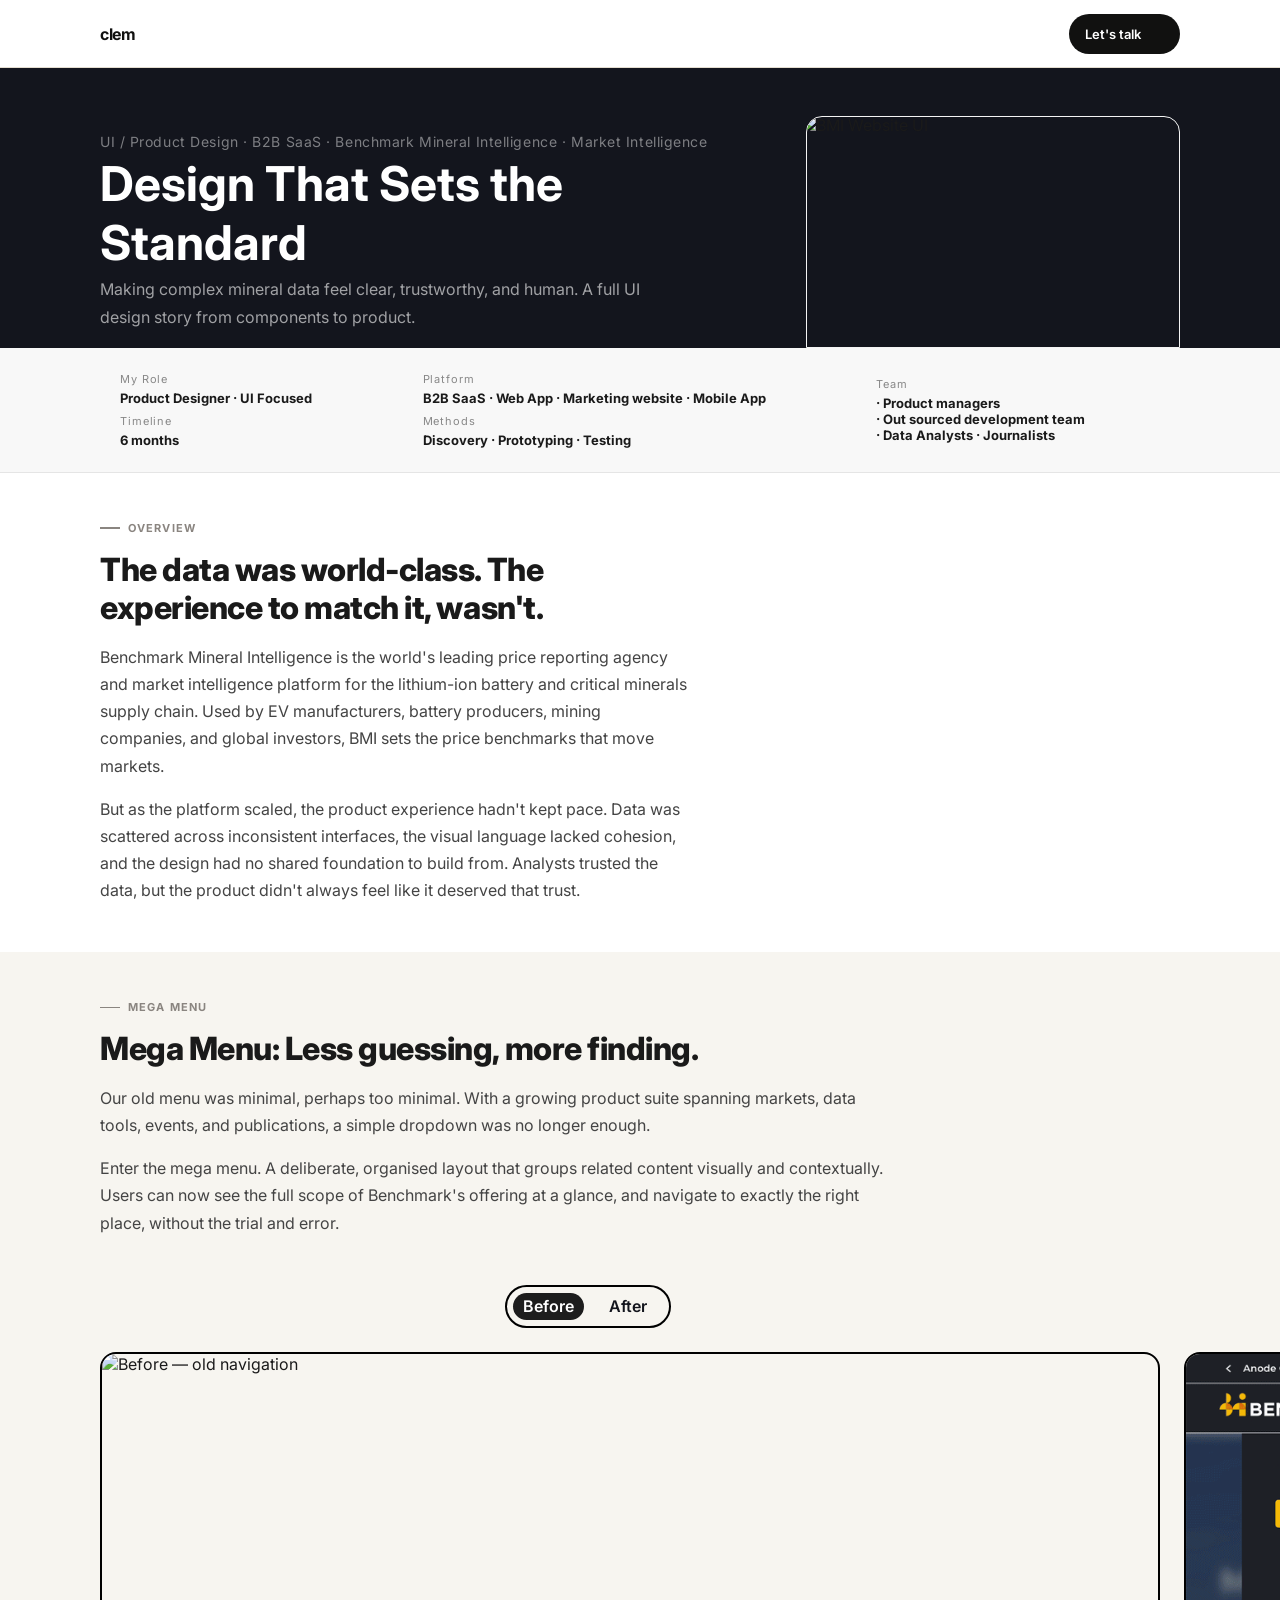
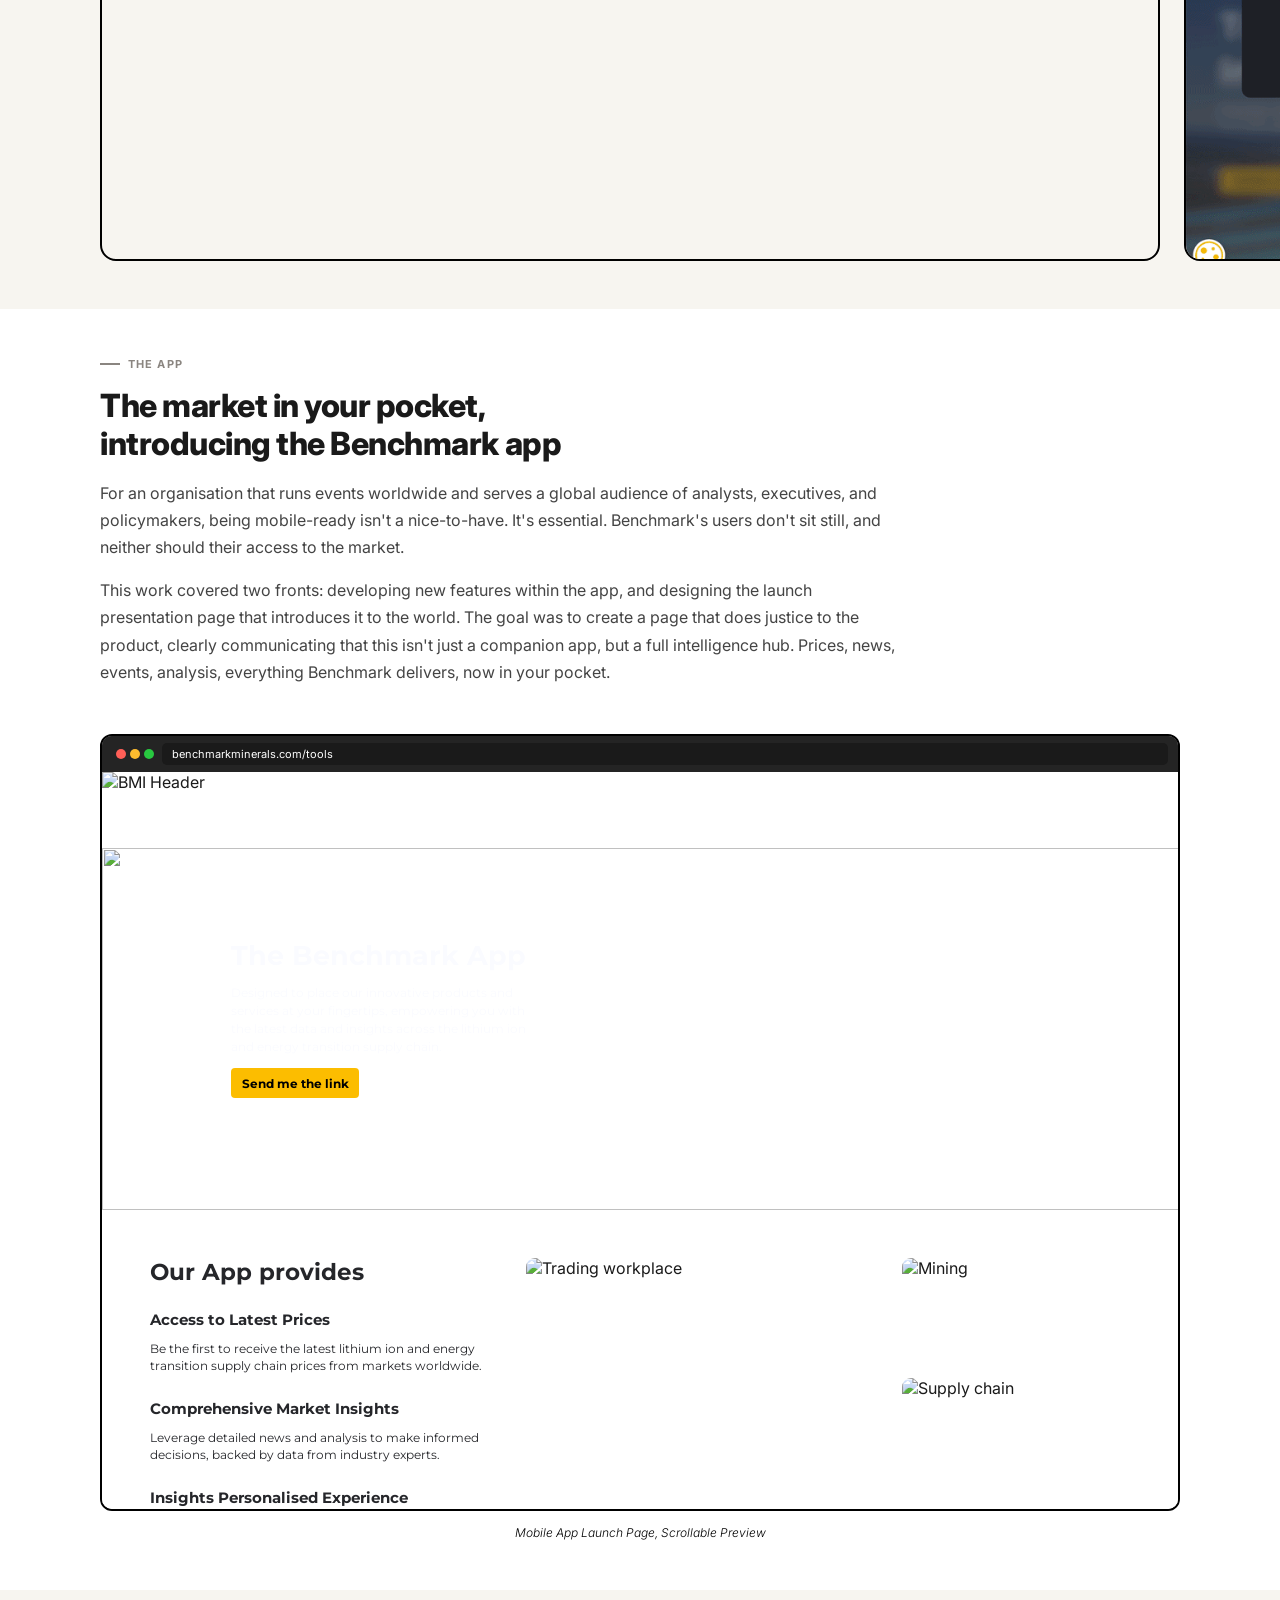
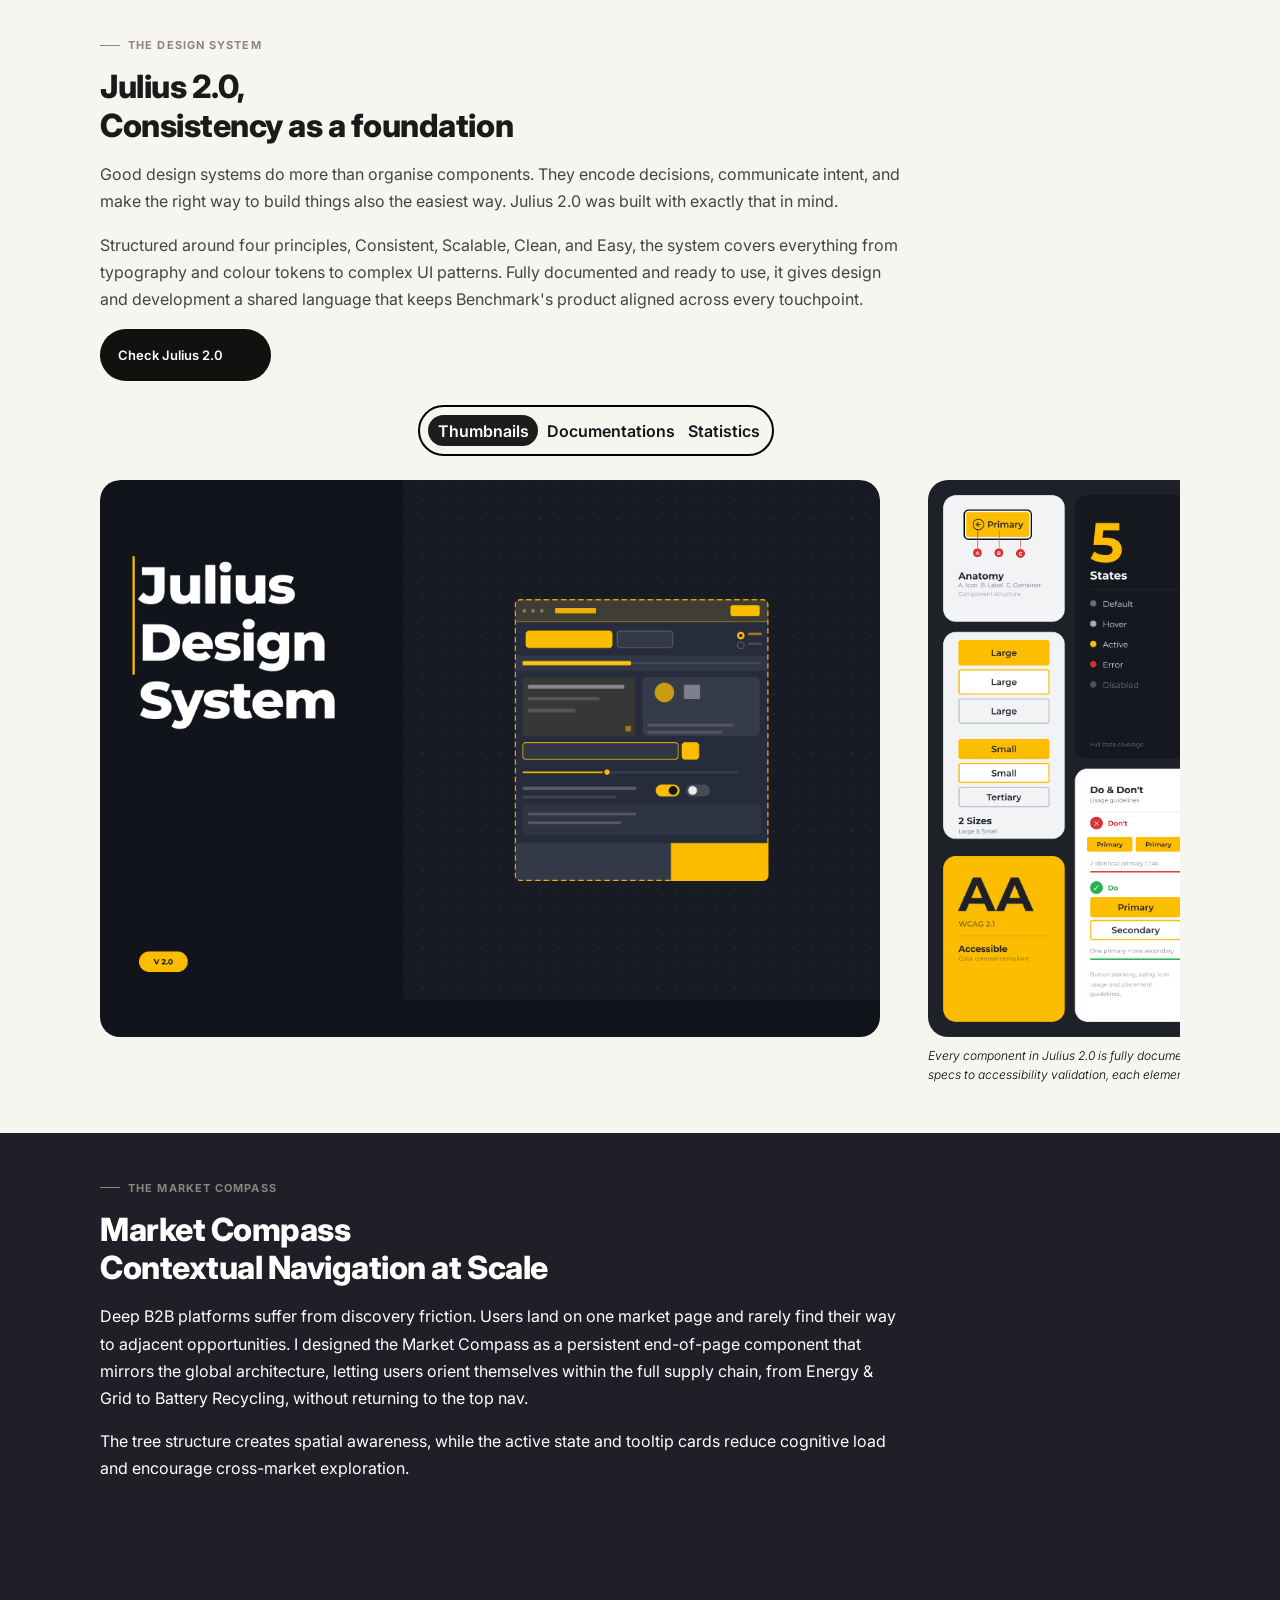
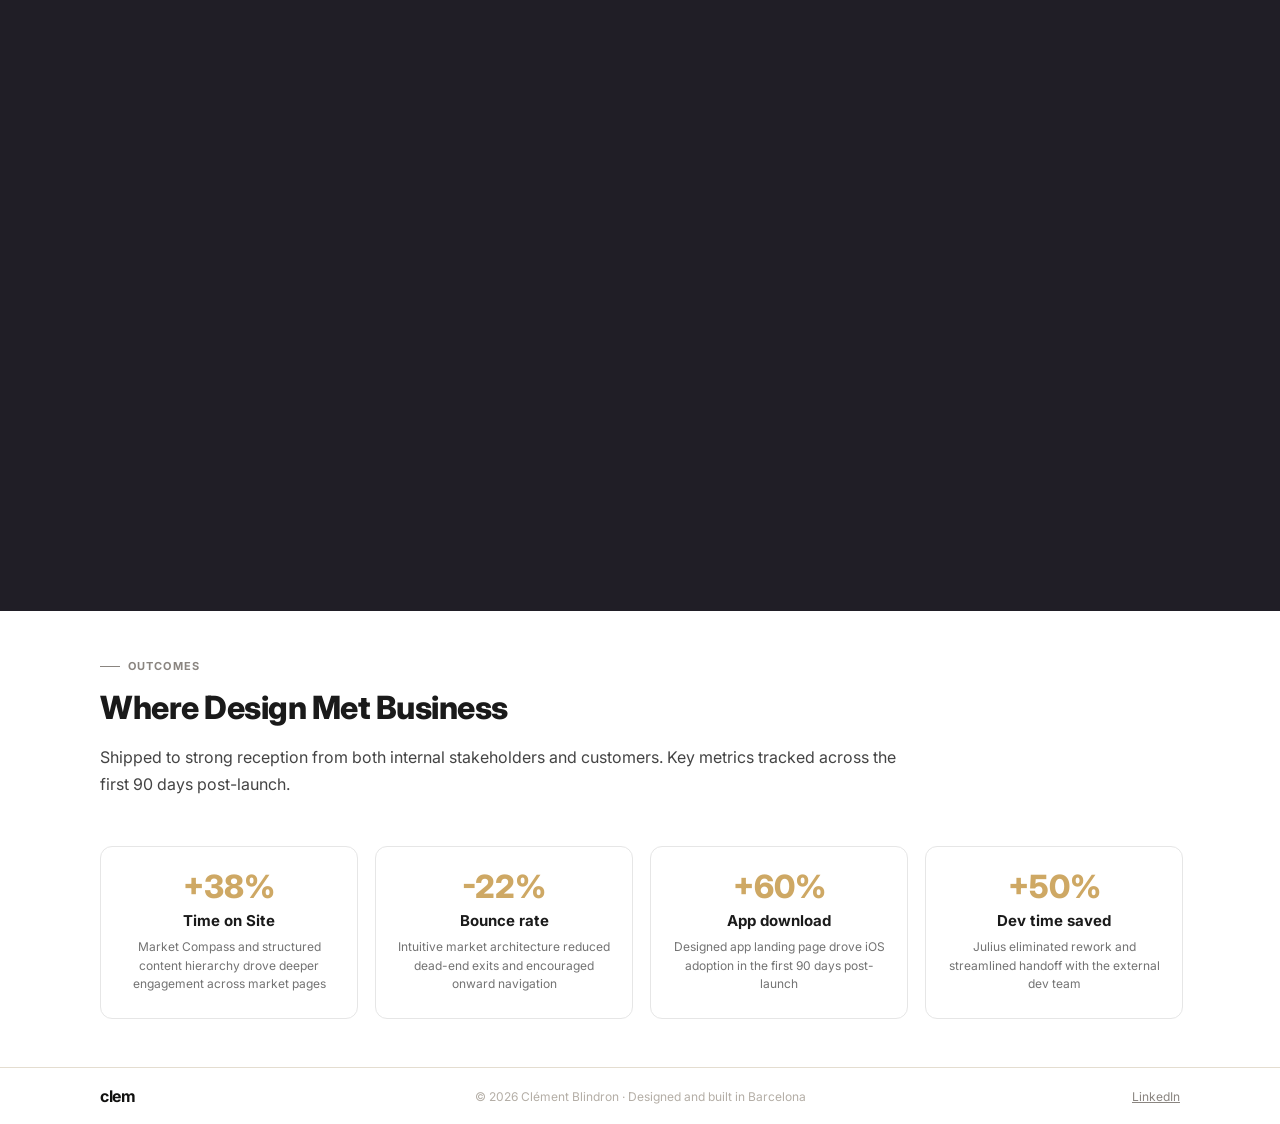
==== bmi.html @ 2917f09b "updates" ====
<!DOCTYPE html>
<html lang="en">
<head>
  <meta charset="UTF-8" />
  <meta name="viewport" content="width=device-width, initial-scale=1.0" />
  <title>Benchmark Mineral Intelligence · Clément Blindron</title>
  <meta name="description" content="Case study: UI design for the world's leading mineral price reporting and intelligence platform — from design system to marketing website." />
  <meta name="author" content="Clément Blindron" />
  <meta property="og:title" content="Benchmark Mineral Intelligence · Clément Blindron" />
  <meta property="og:description" content="A full UI design story from components to product." />
  <link rel="preconnect" href="https://fonts.googleapis.com" />
  <link rel="preconnect" href="https://fonts.gstatic.com" crossorigin />
  <link href="https://fonts.googleapis.com/css2?family=Inter:wght@300;400;600;700;800&family=Montserrat:wght@400;700&display=swap" rel="stylesheet" />
  <style>
    /* ===== RESET ===== */
    *, *::before, *::after { box-sizing: border-box; margin: 0; padding: 0; }
    html, body { overflow-x: hidden; } /* prevent horizontal scrollbar from panel overflow */
    html { scroll-behavior: smooth; }
    body { font-family: 'Inter', sans-serif; color: #1a1a1a; background: #fff; -webkit-font-smoothing: antialiased; }
    a { text-decoration: none; color: inherit; }
    img { display: block; max-width: 100%; }
    button { border: none; background: none; cursor: pointer; font-family: inherit; }

    /* ===== TOKENS ===== */
    :root {
      --pad-l: 100px;
      --pad-r: 100px;
      --pad-t: 32px;
      --pad-m: 24px;
      --py: 48px;
      --max: 1080px;
      --border: #e4ddd0;
      --grey: #8a8580;
      --gold: #cea864;
    }

    /* ===== SHARED ===== */
    .inner { max-width: var(--max); width: 100%; min-width: 1000px; }
    .slabel {
      display: flex; align-items: center; gap: 8px;
    }
    .slabel::before {
      content: ''; width: 20px; height: 1.5px;
      background: var(--grey); flex-shrink: 0;
    }
    .slabel span {
      font-size: 11px; font-weight: 700;
      letter-spacing: 1.1px; color: var(--grey); text-transform: uppercase;
    }
    .sheading {
      font-size: 32px; font-weight: 800;
      line-height: 1.2; letter-spacing: -0.48px; color: #1a1a1a;
    }
    .sbody { font-size: 16px; font-weight: 400; line-height: 1.7; color: #444; max-width: 800px; }
    .stop { display: flex; flex-direction: column; gap: 16px; }

    /* ===== HEADER ===== */
    .site-header {
      position: sticky; top: 0; z-index: 100;
      background: #fff; border-bottom: 1px solid var(--border);
      height: 68px;
      display: flex; align-items: center; justify-content: center;
      padding: 18px 100px;
    }
    .site-header .inner {
      display: flex; align-items: center; justify-content: space-between;
      width: 100%; max-width: 1080px;
    }
    .logo {
      display: flex; align-items: center; gap: 4px;
      font-size: 16px; font-weight: 700; letter-spacing: -0.32px; color: #111110;
    }
    @keyframes dot-pulse {
      0%   { box-shadow: 0 0 0 0   rgba(62, 207, 142, 0.55); }
      65%  { box-shadow: 0 0 0 6px rgba(62, 207, 142, 0.00); }
      100% { box-shadow: 0 0 0 0   rgba(62, 207, 142, 0.00); }
    }
    .logo-dot { width: 9px; height: 9px; border-radius: 50%; display: block; flex-shrink: 0; animation: dot-pulse 2s ease-out infinite; }
    .btn-talk {
      display: flex; align-items: center; gap: 4px;
      background: #111110; color: #fff;
      font-size: 13px; font-weight: 600;
      height: 40px; padding: 8px 16px;
      border-radius: 48px; white-space: nowrap;
    }
    .btn-talk img { width: 16px; height: 16px; }

    /* ===== HERO 1 ===== */
    .hero1 {
      background: #13151d;
      padding: 48px var(--pad-r) 0 var(--pad-l);
      display: flex; align-items: flex-start; justify-content: center;
    }
    .hero1 .inner {
      display: flex; align-items: center;
      justify-content: space-between; gap: 40px;
    }
    .h1-text { display: flex; flex-direction: column; gap: 4px; }
    .h1-eyebrow {
      font-size: 14px; font-weight: 400;
      letter-spacing: 0.56px; color: rgba(255,255,255,.45);
    }
    .h1-title {
      font-size: 48px; font-weight: 700; line-height: normal;
      color: #fff; max-width: 559px;
    }
    .h1-subtitle {
      font-size: 16px; font-weight: 400; line-height: 1.7;
      color: rgba(255,255,255,.6); max-width: 559px;
    }
    .h1-thumb {
      border: 1px solid #f4f4f4;
      border-radius: 16px 16px 0 0;
      width: 374px; height: 232px;
      overflow: hidden; flex-shrink: 0; align-self: flex-end;
    }
    .h1-thumb img {
      width: 103.89%; height: 100.43%;
      margin-left: -1.94%; margin-top: -0.43%;
      max-width: none; object-fit: cover;
    }

    /* ===== META ===== */
    .hero-meta {
      background: #f8f8f8;
      border-bottom: 1px solid #e5e5e5;
      padding: 24px 180px 24px 140px;
      display: flex; justify-content: center;
    }
    .hero-meta .inner {
      display: flex; justify-content: space-between; align-items: center;
      max-width: 1080px; min-width: 1000px; flex: 1 0 0;
    }
    .meta-col {
      display: flex; flex-direction: column; gap: 8px;
    }
    .meta-col--team { width: 244px; }
    .meta-item {
      display: flex; flex-direction: column; gap: 4px;
    }
    .meta-label {
      font-size: 11px; font-weight: 400;
      letter-spacing: 0.88px; color: #888;
    }
    .meta-value {
      font-size: 13px; font-weight: 700; color: #1a1a1a;
    }

    /* ===== HERO 2 ===== */
    .hero2 {
      background: #fff;
      padding: var(--py) var(--pad-r) var(--py) var(--pad-l);
      display: flex; justify-content: center;
    }
    .hero2 .inner {
      display: flex; align-items: center;
      justify-content: space-between; gap: 40px;
    }
    .h2-left { display: flex; flex-direction: column; gap: 16px; max-width: 588px; }
    .h2-grid {
      display: grid; grid-template-columns: 1fr 1fr;
      gap: 16px; width: 374px; height: 374px; flex-shrink: 0;
    }
    .h2-grid img { width: 100%; height: 100%; object-fit: cover; }

    /* ===== HERO 3 ===== */
    .hero3 {
      background: #f7f5f0;
      padding: var(--py) var(--pad-r) var(--py) var(--pad-l);
      display: flex; justify-content: center;
    }
    .hero3 .inner { display: flex; flex-direction: column; gap: 48px; }
    .toggle-row { display: flex; justify-content: flex-end; padding-right: 509px; }
    .toggle-pill {
      display: inline-flex; align-items: center; gap: 8px;
      border: 2px solid #000; border-radius: 32px; padding: 6px;
      position: relative; cursor: pointer; overflow: hidden;
    }
    .toggle-bg {
      position: absolute; left: 6px; top: 6px;
      background: #1d1d1d; height: 27px; width: 71px;
      border-radius: 32px; transition: transform .2s ease;
    }
    .toggle-bg.right { transform: translateX(79px); }
    .toggle-opt {
      position: relative; z-index: 1;
      font-size: 16px; font-weight: 600;
      width: 71px; text-align: center; line-height: 27px;
      transition: color .2s ease;
    }
    .toggle-opt.on { color: #fff; }
    .toggle-opt.off { color: #13151d; }
    .screens-clip { overflow: visible; width: 100%; }
    .screens-track {
      display: flex; gap: 24px;
      transition: transform .3s ease;
    }
    .screens-track.after { transform: translateX(calc(-1060px - 24px)); }
    .screen-box {
      border: 2px solid #000; border-radius: 16px;
      overflow: hidden; flex-shrink: 0; width: 1060px;
      height: 509px; position: relative;
    }
    .screen-box img { width: 100%; height: 509px; object-fit: cover; }
    .screen-box--gif { position: relative; }
    .screen-box--gif img {
      position: absolute; width: 100%; height: 115.19%;
      left: 0; top: -0.03%; max-width: none; object-fit: unset;
    }

    /* ===== HERO 4 ===== */
    .hero4 {
      background: #fff;
      padding: var(--py) var(--pad-r) var(--py) var(--pad-l);
      display: flex; justify-content: center;
    }
    .hero4 .inner { display: flex; flex-direction: column; gap: 48px; }
    .hero4 .sheading { max-width: 519px; }
    /* Browser simulation */
    .browser-wrap { display: flex; flex-direction: column; gap: 13px; }
    .browser-frame {
      border: 2px solid #000; border-radius: 12px;
      background: #242424;
      width: 1080px; height: 777px;
      overflow-y: auto; overflow-x: hidden;
      position: relative;
    }
    .browser-chrome {
      position: sticky; top: 0; z-index: 10;
      background: #242424; height: 36px;
      display: flex; align-items: center;
      padding: 7px 10px; gap: 0;
    }
    .b-dot { width: 10px; height: 10px; border-radius: 5px; flex-shrink: 0; }
    .b-dot.r { background: #ff5f57; margin-right: 4px; margin-left: 4px; }
    .b-dot.a { background: #febc2e; margin-right: 4px; }
    .b-dot.g { background: #28c840; margin-right: 8px; }
    .b-url {
      background: #1a1a1a; border-radius: 5px;
      height: 22px; flex: 1;
      display: flex; align-items: center; padding: 0 10px;
    }
    .b-url span {
      font-size: 11px; color: #fff;
      font-family: 'Inter', sans-serif; white-space: nowrap;
    }
    /* BMI site inside browser */
    .bmi-site { background: #fff; width: 1080px; min-height: 1708px; }
    .bmi-header-wrap { position: relative; height: 76.5px; overflow: hidden; }
    .bmi-header-img { position: absolute; width: 100%; height: 101.38%; left: 0; top: 0; max-width: none; }
    .bmi-hero-zone {
      position: relative; height: 362px; overflow: hidden;
    }
    .bmi-bg {
      position: absolute; inset: 0;
      width: 100%; height: 100%;
      object-fit: cover; max-width: none;
    }
    .bmi-hero-text {
      position: absolute; top: 91px; left: 129px; width: 324px;
    }
    .bmi-hero-text h2 {
      font-family: 'Montserrat', sans-serif; font-weight: 700;
      font-size: 27px; color: #fafbff; line-height: normal; margin-bottom: 12px;
    }
    .bmi-hero-text p {
      font-family: 'Montserrat', sans-serif; font-weight: 400;
      font-size: 12px; color: #fafbff; line-height: 1.5;
      margin-bottom: 12px; width: 304px;
    }
    .bmi-cta {
      display: inline-flex; align-items: center; justify-content: center;
      background: #fcbd00; color: #000;
      font-family: 'Montserrat', sans-serif; font-size: 12px; font-weight: 700;
      padding: 7.5px 10.5px; border-radius: 4px; white-space: nowrap;
    }
    .bmi-iphone-hero {
      position: absolute; right: 155px; top: 55px;
      width: 278px; height: 597px; pointer-events: none;
    }
    .bmi-iphone-hero img { width: 100%; height: 100%; object-fit: contain; }
    .bmi-provides {
      display: flex; gap: 18px; padding: 48px 48px 0;
    }
    .bmi-prov-text {
      width: 358px; flex-shrink: 0;
      display: flex; flex-direction: column; gap: 24px;
    }
    .bmi-prov-text h3 {
      font-family: 'Montserrat', sans-serif; font-weight: 700;
      font-size: 22.5px; color: #25262a;
    }
    .bmi-pitem { display: flex; flex-direction: column; gap: 12px; }
    .bmi-pitem h4 {
      font-family: 'Montserrat', sans-serif; font-weight: 700;
      font-size: 15px; color: #25262a;
    }
    .bmi-pitem p {
      font-family: 'Montserrat', sans-serif; font-weight: 400;
      font-size: 12px; color: #25262a; line-height: 1.4;
    }
    .bmi-stores { display: flex; gap: 24px; align-items: center; }
    .bmi-stores img { height: 45px; width: auto; }
    .bmi-photos { display: flex; gap: 18px; flex: 1; }
    .bmi-pc { display: flex; flex-direction: column; gap: 18px; }
    .bmi-pc.w { width: 358px; }
    .bmi-pc.n { width: 232px; }
    .bmi-photo { border-radius: 9px; overflow: hidden; }
    .bmi-photo img { width: 100%; height: 100%; object-fit: cover; }
    .bmi-photo.tall { height: 240px; }
    .bmi-photo.short { height: 125px; }
    .bmi-photo.sq  { height: 102px; }
    .bmi-photo.rot { height: 263px; }
    .bmi-fcards { display: flex; gap: 18px; padding: 48px 48px 48px; }
    .bmi-fc {
      background: #fff; border-radius: 9px;
      box-shadow: 0.75px 0.75px 1.5px #fff, 1.5px 1.5px 6px rgba(0,0,0,.25);
      padding: 18px; width: 358px; flex-shrink: 0;
    }
    .bmi-fc-header { display: flex; align-items: center; gap: 12px; margin-bottom: 12px; }
    .bmi-fc-num {
      width: 21px; height: 21px; position: relative; flex-shrink: 0;
    }
    .bmi-fc-num img { width: 100%; height: 100%; }
    .bmi-fc-num span {
      position: absolute; top: 50%; left: 50%;
      transform: translate(-50%, -50%);
      font-family: 'Montserrat', sans-serif; font-size: 9px;
      font-weight: 700; color: #fff;
    }
    .bmi-fc-title {
      font-family: 'Montserrat', sans-serif; font-weight: 700;
      font-size: 12px; color: #25262a;
    }
    .bmi-fc-desc {
      font-family: 'Montserrat', sans-serif; font-weight: 400;
      font-size: 12px; color: #25262a;
      height: 60px; margin-bottom: 18px;
    }
    .bmi-fc-phones {
      display: flex; align-items: center; justify-content: center;
    }
    .bmi-phone-stack {
      position: relative; display: flex; align-items: center; justify-content: center;
    }
    .bmi-phone-item {
      width: 197px; height: 379px; flex-shrink: 0;
      position: relative;
    }
    .bmi-phone-item.stacked {
      margin-left: -135px;
    }
    .bmi-phone-item .pframe {
      position: absolute; inset: 0;
      overflow: hidden;
    }
    .bmi-phone-item .pframe img {
      width: 100%; height: 100%; object-fit: cover;
    }
    .bmi-phone-item .pscreen {
      position: absolute;
      top: 10px; left: 16px;
      width: 165px; height: 356px;
      overflow: hidden; border-radius: 38px;
    }
    .bmi-phone-item .pscreen img {
      width: 100%; height: 100%; object-fit: cover;
    }
    .bmi-screenshot { width: 100%; }
    .bmi-screenshot img { width: 100%; height: 217px; object-fit: cover; }
    .browser-caption {
      font-size: 12px; font-style: italic; font-weight: 300;
      line-height: 1.55; text-align: center; color: #000;
    }
    /* Feature cards (tablet/mobile) */
    .app-feat-section {
      display: none; flex-direction: column; gap: 16px;
      padding: 0 16px;
    }
    .app-feat-section h3 {
      font-family: 'Montserrat', sans-serif; font-weight: 700;
      font-size: 20px; color: #25262a;
    }
    .feat-carousel {
      display: flex; gap: 16px;
      overflow-x: auto; padding: 16px;
      scroll-snap-type: x mandatory;
      -webkit-overflow-scrolling: touch;
      scrollbar-width: none;
      width: 100%; min-width: 0;
    }
    .feat-carousel::-webkit-scrollbar { display: none; }
    .feat-card {
      background: #fff; border-radius: 12px;
      box-shadow: 0px 0px 4px 0px rgba(0,0,0,0.25), 1px 1px 2px 0px white, 2px 2px 8px 0px rgba(0,0,0,0.25);
      padding: 16px 24px; width: 290px; flex-shrink: 0;
      display: flex; flex-direction: column; gap: 24px;
      scroll-snap-align: start;
    }
    .feat-card-top { display: flex; flex-direction: column; gap: 16px; }
    .feat-num-row { display: flex; align-items: center; gap: 16px; }
    .feat-num {
      width: 28px; height: 28px; position: relative; flex-shrink: 0;
    }
    .feat-num img { width: 100%; height: 100%; }
    .feat-num span {
      position: absolute; top: 50%; left: 50%;
      transform: translate(-50%, -50%);
      font-family: 'Montserrat', sans-serif; font-size: 12px;
      font-weight: 700; color: #fff;
    }
    .feat-title {
      font-family: 'Montserrat', sans-serif; font-weight: 700;
      font-size: 16px; color: #25262a; flex: 1;
    }
    .feat-desc {
      font-family: 'Montserrat', sans-serif; font-weight: 400;
      font-size: 16px; color: #25262a;
    }
    .feat-card-bottom { display: flex; align-items: center; justify-content: center; }
    .feat-iphone {
      width: 193px; height: 371px; position: relative;
    }
    .feat-iphone picture,
    .feat-iphone picture img { width: 100%; height: 100%; object-fit: cover; display: block; }
    /* Legacy (unused) fi-frame / fi-screen kept for reference */
    .feat-iphone .fi-frame {
      position: absolute; inset: 0; overflow: hidden;
    }
    .feat-iphone .fi-frame img { width: 100%; height: 100%; object-fit: cover; }
    .feat-iphone .fi-screen {
      position: absolute;
      top: 9px; left: 16px;
      width: 162px; height: 350px;
      overflow: hidden; border-radius: 36px;
    }
    .feat-iphone .fi-screen img { width: 100%; height: 100%; object-fit: cover; }

    /* ===== HERO 5 ===== */
    .hero5 {
      background: #f7f5f0;
      padding: var(--py) var(--pad-r) var(--py) var(--pad-l);
      display: flex; justify-content: center;
      overflow: visible; /* panels break out to full viewport width */
    }
    .hero5 .inner { display: flex; flex-direction: column; gap: 24px; }
    .btn-julius {
      display: inline-flex; align-items: center; gap: 4px;
      background: #111110; color: #fff;
      font-size: 13px; font-weight: 600;
      padding: 8px 8px 8px 18px; border-radius: 48px;
      white-space: nowrap; cursor: pointer; width: fit-content;
    }
    .btn-julius .jicon { display: flex; align-items: center; padding: 6px 10px; }
    .btn-julius .jicon-wrap { width: 16px; height: 24px; position: relative; overflow: hidden; flex-shrink: 0; }
    .btn-julius .jicon-wrap img { position: absolute; width: 276.92%; height: 186.21%; left: -88.21%; top: -43.1%; max-width: none; }
    /* Tab system */
    .ds-tabs { display: flex; flex-direction: column; gap: 24px; }
    .ds-tabbar {
      display: flex; justify-content: flex-end;
      padding-right: 406px;
    }
    .ds-pill {
      display: inline-flex; align-items: center;
      border: 2px solid #000; border-radius: 30px;
      padding: 8px; position: relative; gap: 0;
    }
    .ds-pill-bg {
      position: absolute; left: 8px;
      background: #1d1d1d; height: 31px;
      border-radius: 32px;
      transition: transform .2s ease, width .2s ease;
    }
    .ds-tab {
      font-size: 16px; font-weight: 600;
      height: 31px; display: flex; align-items: center; justify-content: center;
      position: relative; z-index: 1;
      transition: color .2s ease; white-space: nowrap; cursor: pointer;
    }
    .ds-tab[data-t="thumbnails"]     { width: 110px; }
    .ds-tab[data-t="documentations"] { width: 146px; }
    .ds-tab[data-t="statistics"]     { width: 80px; }
    .ds-tab.on  { color: #fff; }
    .ds-tab.off { color: #13151d; }
    .ds-panels { overflow: hidden; }
    .ds-track {
      display: flex; gap: 48px;
      transition: transform .35s cubic-bezier(.4,0,.2,1);
      will-change: transform;
    }
    .ds-panel { width: 780px; flex-shrink: 0; border-radius: 20px; overflow: hidden; }
    .ds-panel img { width: 780px; height: 557px; object-fit: cover; display: block; border-radius: 20px; }
    .ds-panel-doc {
      width: 780px; flex-shrink: 0;
      display: flex; flex-direction: column; gap: 10px;
    }
    .ds-panel-doc > img { width: 100%; aspect-ratio: 2160/1543; object-fit: cover; display: block; border-radius: 20px; }
    .ds-panel-doc p {
      font-size: 12px; font-style: italic; font-weight: 300;
      line-height: 1.55; color: #000;
    }
    /* Stacked (tablet/mobile) */
    .ds-stacked { display: none; flex-direction: column; gap: 36px; }
    .ds-stacked img.full { width: 100%; aspect-ratio: 2160/1542; object-fit: cover; }
    .ds-doc-wrap { display: flex; flex-direction: column; gap: 8px; }
    .ds-doc-wrap img { width: 100%; aspect-ratio: 2160/1543; object-fit: cover; }
    .ds-doc-wrap p {
      font-size: 12px; font-style: italic; font-weight: 300;
      line-height: 1.55; color: #000;
    }

    /* ===== HERO 6 ===== */
    .hero6 {
      background: #201e26;
      padding: var(--py) var(--pad-r) var(--py) var(--pad-l);
      display: flex; justify-content: center;
    }
    .hero6 .inner { display: flex; flex-direction: column; gap: 24px; }
    .hero6 .sheading { color: #fff; }
    .hero6 .sbody { color: #fff; }
    .hero6 .slabel span { color: var(--grey); }
    .h6-gif {
      width: 100%; aspect-ratio: 1080/657;
      position: relative; overflow: hidden;
    }
    .h6-gif img {
      position: absolute;
      width: 133.61%; height: 100.04%;
      left: -16.81%; top: 0; max-width: none;
    }

    /* ===== HERO 7 ===== */
    .hero7 {
      background: #fff;
      padding: var(--py) 180px var(--py) var(--pad-l);
      display: flex; flex-direction: column; gap: 48px;
    }
    .h7-cards { display: flex; gap: 17px; }
    .result-card {
      flex: 1 0 0; min-width: 258px; max-width: 360px;
      border: 1px solid #e6e6e6; border-radius: 12px;
      padding: 24px 16px;
      display: flex; flex-direction: column; gap: 8px;
      align-items: center; text-align: center; overflow: hidden;
    }
    .res-stat { font-size: 32px; font-weight: 800; line-height: 1; color: var(--gold); white-space: nowrap; }
    .res-label { font-size: 15px; font-weight: 700; color: #1a1a1a; white-space: nowrap; }
    .res-desc { font-size: 12px; font-weight: 400; line-height: 1.55; color: #737373; }

    /* ===== FOOTER ===== */
    .site-footer {
      background: #fff; border-top: 1px solid var(--border);
      padding: 18px 100px;
      display: flex; justify-content: center;
    }
    .site-footer .inner {
      display: flex; align-items: center; justify-content: space-between;
      width: 100%; max-width: 1080px;
    }
    .footer-copy { font-size: 12px; color: #b4aea6; white-space: nowrap; }
    .footer-li { font-size: 12px; color: #8a8580; text-decoration: underline; white-space: nowrap; }

    /* ===== TABLET (≤768px) ===== */
    @media (max-width: 768px) {
      .inner { min-width: unset; }
      .sbody { max-width: 100%; }
      .hero4 .sheading { max-width: 100%; }
      .site-header { padding: 18px var(--pad-t); }
      /* Meta — hidden at tablet and below per Figma */
      .hero-meta { display: none; }
      /* Hero 1 — thumbnail intentionally bleeds off right edge (Figma design) */
      .hero1 { padding: 56px var(--pad-t) 0; overflow-x: hidden; }
      .hero1 .inner { flex-direction: row; gap: 36px; align-items: flex-start; }
      .h1-text { width: 356px; }
      .h1-thumb { margin-top: 16px; }
      .h1-title { font-size: 40px; max-width: 100%; }
      .h1-subtitle { max-width: 100%; }
      /* Hero 2 */
      .hero2 { padding: var(--py) var(--pad-t); }
      .hero2 .inner { flex-direction: column; align-items: flex-start; gap: 48px; }
      .h2-left { max-width: 100%; }
      .h2-grid { align-self: center; }
      /* Hero 3 */
      .hero3 { padding: var(--py) var(--pad-t); }
      .toggle-row { justify-content: center; padding-right: 0; }
      .screens-track.after { transform: translateX(calc(-688px - 24px)); }
      .screen-box { width: 688px; height: 331px; }
      .screen-box img { height: 331px; }
      .screen-box--gif img { height: 115.19%; }
      /* Hero 4 */
      .hero4 { padding: var(--py) var(--pad-t); }
      .browser-wrap { display: none; }
      .app-feat-section { display: flex; }
      /* Hero 5 */
      .hero5 { padding: var(--py) var(--pad-t); }
      .ds-tabs { display: none; }
      .ds-stacked { display: flex; }
      .ds-stacked img.full { border-radius: 20px; }
      .ds-doc-wrap img { border-radius: 20px; }
      /* Hero 6 */
      .hero6 { padding: var(--py) var(--pad-t); }
      /* Hero 7 — cards bleed to viewport edges for horizontal scroll */
      .hero7 { padding: var(--py) var(--pad-t); overflow-x: hidden; }
      .h7-cards {
        width: auto;
        margin: 0 calc(-1 * var(--pad-t));
        padding: 0 var(--pad-t) 16px;
        overflow-x: auto;
        -webkit-overflow-scrolling: touch;
        scrollbar-width: none;
      }
      .h7-cards::-webkit-scrollbar { display: none; }
      .result-card { flex: 0 0 258px; }
      /* Footer */
      .site-footer { padding: 18px var(--pad-t); }
      .site-footer .inner { flex-direction: column; gap: 16px; align-items: center; }
    }

    /* ===== MOBILE (≤402px) ===== */
    @media (max-width: 402px) {
      .site-header { padding: 18px var(--pad-m); }
      /* Hero 1 */
      .hero1 { padding: 56px var(--pad-m) 0; }
      .hero1 .inner { flex-direction: column; gap: 4px; }
      .h1-text { width: 100%; }
      .h1-thumb { align-self: flex-start; width: 100%; }
      .h1-title { font-size: 40px; }
      /* Hero 2 */
      .hero2 { padding: var(--py) var(--pad-m); }
      .h2-grid { width: 100%; height: auto; max-width: 371px; aspect-ratio: 1; }
      /* Hero 3 */
      .hero3 { padding: var(--py) var(--pad-m); }
      .screens-track.after { transform: translateX(calc(-364px - 24px)); }
      .screen-box { width: 364px; height: 175px; border-width: 0.687px; border-radius: 5.494px; }
      .screen-box img { height: 175px; border-radius: 5.494px; }
      .screen-box--gif img { height: 115.19%; border-radius: 5.494px; }
      /* Hero 4 */
      .hero4 { padding: var(--py) var(--pad-m); }
      .app-feat-section { padding: 0; }
      /* Hero 5 */
      .hero5 { padding: var(--py) var(--pad-m); }
      .ds-stacked img.full { border-radius: 12px; }
      .ds-doc-wrap img { border-radius: 12px; }
      /* Hero 6 */
      .hero6 { padding: var(--py) var(--pad-m); }
      .h6-gif { height: 278px; width: 100%; aspect-ratio: unset; }
      .h6-gif img { width: 151.47%; height: 100.04%; left: -25.74%; top: -0.04%; }
      /* Hero 7 */
      .hero7 { padding: var(--py) var(--pad-m); }
      .h7-cards {
        margin: 0 calc(-1 * var(--pad-m));
        padding: 0 var(--pad-m) 16px;
      }
      /* Footer */
      .site-footer { padding: 18px var(--pad-m); }
    }
  </style>
</head>
<body>

<!-- ========== HEADER ========== -->
<header class="site-header">
  <div class="inner">
    <a href="index.html" class="logo">
      clem
      <img class="logo-dot" src="https://www.figma.com/api/mcp/asset/bb812529-b02b-4815-a7a5-4ec8e4bef838" alt="" />
    </a>
    <a href="mailto:clement.blindron@gmail.com" class="btn-talk">
      Let's talk&nbsp;
      <img src="https://www.figma.com/api/mcp/asset/f40cbb9e-c90f-4116-bdfe-f19a5cd727bd" alt="" />
    </a>
  </div>
</header>

<!-- ========== HERO 1 ========== -->
<section class="hero1">
  <div class="inner">
    <div class="h1-text">
      <p class="h1-eyebrow">UI / Product Design · B2B SaaS · Benchmark Mineral Intelligence · Market Intelligence</p>
      <h1 class="h1-title">Design That Sets the Standard</h1>
      <p class="h1-subtitle">Making complex mineral data feel clear, trustworthy, and human. A full UI design story from components to product.</p>
    </div>
    <div class="h1-thumb">
      <img src="https://www.figma.com/api/mcp/asset/c705df12-a7e2-47bb-9c94-a8f64aa71239" alt="BMI Website UI" />
    </div>
  </div>
</section>

<!-- ========== META ========== -->
<section class="hero-meta">
  <div class="inner">
    <div class="meta-col">
      <div class="meta-item">
        <span class="meta-label">My Role</span>
        <span class="meta-value">Product Designer · UI Focused</span>
      </div>
      <div class="meta-item">
        <span class="meta-label">Timeline</span>
        <span class="meta-value">6 months</span>
      </div>
    </div>
    <div class="meta-col">
      <div class="meta-item">
        <span class="meta-label">Platform</span>
        <span class="meta-value">B2B SaaS · Web App · Marketing website · Mobile App</span>
      </div>
      <div class="meta-item">
        <span class="meta-label">Methods</span>
        <span class="meta-value">Discovery · Prototyping · Testing</span>
      </div>
    </div>
    <div class="meta-col meta-col--team">
      <div class="meta-item">
        <span class="meta-label">Team</span>
        <span class="meta-value">· Product managers<br>· Out sourced development team<br>· Data Analysts · Journalists</span>
      </div>
    </div>
  </div>
</section>

<!-- ========== HERO 2 ========== -->
<section class="hero2">
  <div class="inner">
    <div class="h2-left">
      <div class="slabel"><span>OVERVIEW</span></div>
      <h2 class="sheading">The data was world-class. The experience to match it, wasn't.</h2>
      <p class="sbody">Benchmark Mineral Intelligence is the world's leading price reporting agency and market intelligence platform for the lithium-ion battery and critical minerals supply chain. Used by EV manufacturers, battery producers, mining companies, and global investors, BMI sets the price benchmarks that move markets.</p>
      <p class="sbody">But as the platform scaled, the product experience hadn't kept pace. Data was scattered across inconsistent interfaces, the visual language lacked cohesion, and the design had no shared foundation to build from. Analysts trusted the data, but the product didn't always feel like it deserved that trust.</p>
    </div>
    <div class="h2-grid">
      <picture>
        <source media="(max-width:402px)" srcset="https://www.figma.com/api/mcp/asset/8145c8c8-4b13-45e3-bb89-27544e71450c" />
        <source media="(max-width:768px)" srcset="https://www.figma.com/api/mcp/asset/3bf645fa-c59b-4cec-b0b3-64c52a4e2507" />
        <img src="https://www.figma.com/api/mcp/asset/9c69f078-707c-40b8-8c8d-2db224550af1" alt="Technology" />
      </picture>
      <picture>
        <source media="(max-width:402px)" srcset="https://www.figma.com/api/mcp/asset/15fdb406-c1a5-4742-a904-74a353d68309" />
        <source media="(max-width:768px)" srcset="https://www.figma.com/api/mcp/asset/03dd8444-48c3-40b6-8a1a-6d53e53be77c" />
        <img src="https://www.figma.com/api/mcp/asset/991759e5-ab09-4242-892f-22576e5343a1" alt="Battery Recycling" />
      </picture>
      <picture>
        <source media="(max-width:402px)" srcset="https://www.figma.com/api/mcp/asset/9baa215f-2b94-4130-a649-b46fe2f39ef8" />
        <source media="(max-width:768px)" srcset="https://www.figma.com/api/mcp/asset/6bf1812c-a056-4708-b7b4-304e70e4fd26" />
        <img src="https://www.figma.com/api/mcp/asset/fdb43e0a-3831-445e-8732-5c07dc437e18" alt="Demand" />
      </picture>
      <picture>
        <source media="(max-width:402px)" srcset="https://www.figma.com/api/mcp/asset/27a4c0e7-9c46-4850-934f-9ee16097f08e" />
        <source media="(max-width:768px)" srcset="https://www.figma.com/api/mcp/asset/3df89e69-a8d0-4def-a3dc-31a718b4d74e" />
        <img src="https://www.figma.com/api/mcp/asset/9e5bb640-5ad6-4f4d-a47f-3905211aa176" alt="Raw Materials" />
      </picture>
    </div>
  </div>
</section>

<!-- ========== HERO 3 ========== -->
<section class="hero3">
  <div class="inner">
    <div class="stop">
      <div class="slabel"><span>MEGA MENU</span></div>
      <h2 class="sheading">Mega Menu: Less guessing, more finding.</h2>
      <p class="sbody">Our old menu was minimal, perhaps too minimal. With a growing product suite spanning markets, data tools, events, and publications, a simple dropdown was no longer enough.</p>
      <p class="sbody">Enter the mega menu. A deliberate, organised layout that groups related content visually and contextually. Users can now see the full scope of Benchmark's offering at a glance, and navigate to exactly the right place, without the trial and error.</p>
    </div>
    <!-- Toggle + screens -->
    <div>
      <div class="toggle-row">
        <div class="toggle-pill" role="group" aria-label="Before/After toggle">
          <div class="toggle-bg" id="h3-bg"></div>
          <button class="toggle-opt on"  id="h3-before" onclick="setH3('before')">Before</button>
          <button class="toggle-opt off" id="h3-after"  onclick="setH3('after')">After</button>
        </div>
      </div>
      <div class="screens-clip" style="margin-top:24px;">
        <div class="screens-track" id="h3-track">
          <div class="screen-box">
            <img src="./assets/14f22f3f-7ac1-4cba-a2f0-31f3c2d719fa.png" alt="Before — old navigation" />
          </div>
          <div class="screen-box screen-box--gif">
            <img src="./assets/f34403c6-91b5-43a1-b296-36330fcae7ec.gif" alt="After — mega menu" />
          </div>
        </div>
      </div>
    </div>
  </div>
</section>

<!-- ========== HERO 4 ========== -->
<section class="hero4">
  <div class="inner">
    <div class="stop">
      <div class="slabel"><span>THE APP</span></div>
      <h2 class="sheading">The market in your pocket, introducing the Benchmark app</h2>
      <p class="sbody">For an organisation that runs events worldwide and serves a global audience of analysts, executives, and policymakers, being mobile-ready isn't a nice-to-have. It's essential. Benchmark's users don't sit still, and neither should their access to the market.</p>
      <p class="sbody">This work covered two fronts: developing new features within the app, and designing the launch presentation page that introduces it to the world. The goal was to create a page that does justice to the product, clearly communicating that this isn't just a companion app, but a full intelligence hub. Prices, news, events, analysis, everything Benchmark delivers, now in your pocket.</p>
    </div>

    <!-- Desktop: browser simulation -->
    <div class="browser-wrap">
      <div class="browser-frame">
        <div class="browser-chrome">
          <div class="b-dot r"></div>
          <div class="b-dot a"></div>
          <div class="b-dot g"></div>
          <div class="b-url"><span>benchmarkminerals.com/tools</span></div>
        </div>
        <div class="bmi-site">
          <!-- BMI site header bar -->
          <div class="bmi-header-wrap">
            <img class="bmi-header-img" src="https://www.figma.com/api/mcp/asset/6528b669-811b-409a-833f-fe3cf6b766de" alt="BMI Header" />
          </div>
          <!-- BMI hero zone: composite background + text overlay -->
          <div class="bmi-hero-zone">
            <img class="bmi-bg" src="https://www.figma.com/api/mcp/asset/c5b49ee2-8f6f-48b6-a5dd-57d1d955ec87" alt="" />
            <div class="bmi-hero-text">
              <h2>The Benchmark App</h2>
              <p>Designed to place our innovative products and services at your fingertips, empowering you with the latest data and insights across the lithium ion and energy transition supply chain.</p>
              <span class="bmi-cta">Send me the link</span>
            </div>
          </div>
          <!-- Our App provides -->
          <div class="bmi-provides">
            <div class="bmi-prov-text">
              <h3>Our App provides</h3>
              <div class="bmi-pitem">
                <h4>Access to Latest Prices</h4>
                <p>Be the first to receive the latest lithium ion and energy transition supply chain prices from markets worldwide.</p>
              </div>
              <div class="bmi-pitem">
                <h4>Comprehensive Market Insights</h4>
                <p>Leverage detailed news and analysis to make informed decisions, backed by data from industry experts.</p>
              </div>
              <div class="bmi-pitem">
                <h4>Insights Personalised Experience</h4>
                <p>Personalise your app based on the markets and topics that matter most to you.</p>
              </div>
              <div class="bmi-pitem">
                <p style="font-family:'Montserrat',sans-serif;font-weight:700;font-size:12px;color:#25262a;">Download The Benchmark App</p>
                <div class="bmi-stores">
                  <img src="https://www.figma.com/api/mcp/asset/97db5d6e-801e-46ed-9263-740395476fa1" alt="App Store" />
                  <img src="https://www.figma.com/api/mcp/asset/5d29ba88-c84a-4a34-a698-27c7bcc639ff" alt="Google Play" />
                </div>
              </div>
            </div>
            <div class="bmi-photos">
              <div class="bmi-pc w">
                <div class="bmi-photo tall"><img src="https://www.figma.com/api/mcp/asset/7257f3c5-ac36-4097-8be9-5fd5450710b9" alt="Trading workplace" /></div>
                <div class="bmi-photo short"><img src="https://www.figma.com/api/mcp/asset/ab88c945-5e20-4b73-87e7-9b354d7e6c2a" alt="Analyst" /></div>
              </div>
              <div class="bmi-pc n">
                <div class="bmi-photo sq"><img src="https://www.figma.com/api/mcp/asset/9dd6ab78-76fa-42e7-bbcc-58adbcfb3160" alt="Mining" /></div>
                <div class="bmi-photo rot"><img src="https://www.figma.com/api/mcp/asset/fbce1f22-1a56-4a1b-ac99-05399791f6e7" alt="Supply chain" /></div>
              </div>
            </div>
          </div>
          <!-- Feature cards -->
          <div class="bmi-fcards">
            <!-- Card 1 -->
            <div class="bmi-fc">
              <div class="bmi-fc-header">
                <div class="bmi-fc-num">
                  <img src="https://www.figma.com/api/mcp/asset/1951ace6-98a8-4c02-b890-8c3f0ef14cd8" alt="" />
                  <span>1</span>
                </div>
                <span class="bmi-fc-title">Interactive price graphs</span>
              </div>
              <p class="bmi-fc-desc">Visualise historical and latest price assessments with dynamic graphs and charts that allow you to track trends and spot opportunities.</p>
              <div class="bmi-fc-phones">
                <div class="bmi-phone-item">
                  <img src="https://www.figma.com/api/mcp/asset/c5fa608d-b82e-44ef-bd6e-19cb0fb778e2" alt="Prices" style="width:100%;height:100%;object-fit:cover;" />
                </div>
              </div>
            </div>
            <!-- Card 2 -->
            <div class="bmi-fc">
              <div class="bmi-fc-header">
                <div class="bmi-fc-num">
                  <img src="https://www.figma.com/api/mcp/asset/1951ace6-98a8-4c02-b890-8c3f0ef14cd8" alt="" />
                  <span>2</span>
                </div>
                <span class="bmi-fc-title">Latest News and Analysis</span>
              </div>
              <p class="bmi-fc-desc">Stay informed with the latest articles and reports from top sources in the lithium-ion battery industry, all curated in one convenient place.</p>
              <div class="bmi-fc-phones">
                <div class="bmi-phone-item">
                  <img src="https://www.figma.com/api/mcp/asset/76fee6fc-c4ab-4e47-bc15-4c7c8a2585b1" alt="News" style="width:100%;height:100%;object-fit:cover;" />
                </div>
              </div>
            </div>
            <!-- Card 3 -->
            <div class="bmi-fc">
              <div class="bmi-fc-header">
                <div class="bmi-fc-num">
                  <img src="https://www.figma.com/api/mcp/asset/1951ace6-98a8-4c02-b890-8c3f0ef14cd8" alt="" />
                  <span>3</span>
                </div>
                <span class="bmi-fc-title">Upcoming Events</span>
              </div>
              <p class="bmi-fc-desc">Discover and register for key industry conferences, webinars, and networking events that can help you stay connected and informed.</p>
              <div class="bmi-fc-phones">
                <div class="bmi-phone-item">
                  <img src="https://www.figma.com/api/mcp/asset/fe7c401a-b325-4f24-afcc-e0159b4ffbd1" alt="Events" style="width:100%;height:100%;object-fit:cover;" />
                </div>
              </div>
            </div>
            <!-- Card 4 -->
            <div class="bmi-fc">
              <div class="bmi-fc-header">
                <div class="bmi-fc-num">
                  <img src="https://www.figma.com/api/mcp/asset/1951ace6-98a8-4c02-b890-8c3f0ef14cd8" alt="" />
                  <span>4</span>
                </div>
                <span class="bmi-fc-title">Stay up to date</span>
              </div>
              <p class="bmi-fc-desc">Opt in to receive push notifications directly to your mobile phone ensuring you stay up to date with the latest news, analysis, price assessments and events.</p>
              <div class="bmi-fc-phones">
                <div class="bmi-phone-item">
                  <img src="https://www.figma.com/api/mcp/asset/09a1723a-925d-450e-86b8-7f8f4a2bc639" alt="Notifications" style="width:100%;height:100%;object-fit:cover;" />
                </div>
              </div>
            </div>
          </div>
          <!-- Screenshot footer inside browser -->
          <div class="bmi-screenshot">
            <img src="https://www.figma.com/api/mcp/asset/6c30f940-8165-4e38-9966-205805689408" alt="BMI Header screenshot" />
          </div>
        </div>
      </div>
      <p class="browser-caption">Mobile App Launch Page, Scrollable Preview</p>
    </div>

    <!-- Tablet/Mobile: feature cards carousel -->
    <div class="app-feat-section">
      <h3>The Benchmark App features</h3>
      <div class="feat-carousel">
        <!-- Card 1 -->
        <div class="feat-card">
          <div class="feat-card-top">
            <div class="feat-num-row">
              <div class="feat-num">
                <picture>
                  <source media="(max-width:402px)" srcset="https://www.figma.com/api/mcp/asset/5311c2d6-dee9-43bd-a3cc-f8d16d07dc83" />
                  <img src="https://www.figma.com/api/mcp/asset/cee241f6-8a14-4332-ba5e-f2e763706a8c" alt="" />
                </picture>
                <span>1</span>
              </div>
              <span class="feat-title">Interactive price graphs</span>
            </div>
            <p class="feat-desc">Visualise historical and latest price assessments with dynamic graphs and charts that allow you to track trends and spot opportunities.</p>
          </div>
          <div class="feat-card-bottom">
            <div class="feat-iphone">
              <picture>
                <source media="(max-width:402px)" srcset="https://www.figma.com/api/mcp/asset/d0aee1e0-fb54-408b-b851-bf337ef081ee" />
                <img src="https://www.figma.com/api/mcp/asset/6109da9f-fd42-4b4d-b0d5-2c1228262534" alt="Prices" style="width:100%;height:100%;object-fit:cover;" />
              </picture>
            </div>
          </div>
        </div>
        <!-- Card 2 -->
        <div class="feat-card">
          <div class="feat-card-top">
            <div class="feat-num-row">
              <div class="feat-num">
                <picture>
                  <source media="(max-width:402px)" srcset="https://www.figma.com/api/mcp/asset/5311c2d6-dee9-43bd-a3cc-f8d16d07dc83" />
                  <img src="https://www.figma.com/api/mcp/asset/cee241f6-8a14-4332-ba5e-f2e763706a8c" alt="" />
                </picture>
                <span>2</span>
              </div>
              <span class="feat-title">Latest News and Analysis</span>
            </div>
            <p class="feat-desc">Stay informed with the latest articles and reports from top sources in the lithium-ion battery industry, all curated in one convenient place.</p>
          </div>
          <div class="feat-card-bottom">
            <div class="feat-iphone">
              <picture>
                <source media="(max-width:402px)" srcset="https://www.figma.com/api/mcp/asset/cce6a57c-cbaa-456c-880b-65c81465be1e" />
                <img src="https://www.figma.com/api/mcp/asset/208404c6-3c80-4ef4-bdc2-39e474e4c102" alt="News" style="width:100%;height:100%;object-fit:cover;" />
              </picture>
            </div>
          </div>
        </div>
        <!-- Card 3 -->
        <div class="feat-card">
          <div class="feat-card-top">
            <div class="feat-num-row">
              <div class="feat-num">
                <picture>
                  <source media="(max-width:402px)" srcset="https://www.figma.com/api/mcp/asset/5311c2d6-dee9-43bd-a3cc-f8d16d07dc83" />
                  <img src="https://www.figma.com/api/mcp/asset/cee241f6-8a14-4332-ba5e-f2e763706a8c" alt="" />
                </picture>
                <span>3</span>
              </div>
              <span class="feat-title">Upcoming Events</span>
            </div>
            <p class="feat-desc">Discover and register for key industry conferences, webinars, and networking events that can help you stay connected and informed.</p>
          </div>
          <div class="feat-card-bottom">
            <div class="feat-iphone">
              <picture>
                <source media="(max-width:402px)" srcset="https://www.figma.com/api/mcp/asset/3864d41b-7792-44ba-bf90-348767fcc447" />
                <img src="https://www.figma.com/api/mcp/asset/dd7836b4-907a-4935-ab49-602d4926618a" alt="Events" style="width:100%;height:100%;object-fit:cover;" />
              </picture>
            </div>
          </div>
        </div>
        <!-- Card 4 -->
        <div class="feat-card">
          <div class="feat-card-top">
            <div class="feat-num-row">
              <div class="feat-num">
                <picture>
                  <source media="(max-width:402px)" srcset="https://www.figma.com/api/mcp/asset/5311c2d6-dee9-43bd-a3cc-f8d16d07dc83" />
                  <img src="https://www.figma.com/api/mcp/asset/cee241f6-8a14-4332-ba5e-f2e763706a8c" alt="" />
                </picture>
                <span>4</span>
              </div>
              <span class="feat-title">Stay up to date</span>
            </div>
            <p class="feat-desc">Opt in to receive push notifications directly to your mobile phone ensuring you stay up to date with the latest news, analysis, price assessments and events across the industry.</p>
          </div>
          <div class="feat-card-bottom">
            <div class="feat-iphone">
              <picture>
                <source media="(max-width:402px)" srcset="https://www.figma.com/api/mcp/asset/0c2061fc-04a7-495d-997a-4965828463dc" />
                <img src="https://www.figma.com/api/mcp/asset/6aedebf3-4de8-4273-8fd1-60ce92ea3dec" alt="Notifications" style="width:100%;height:100%;object-fit:cover;" />
              </picture>
            </div>
          </div>
        </div>
      </div>
    </div>
  </div>
</section>

<!-- ========== HERO 5 ========== -->
<section class="hero5">
  <div class="inner">
    <div class="stop">
      <div class="slabel"><span>THE DESIGN SYSTEM</span></div>
      <h2 class="sheading">Julius 2.0,<br>Consistency as a foundation</h2>
      <p class="sbody">Good design systems do more than organise components. They encode decisions, communicate intent, and make the right way to build things also the easiest way. Julius 2.0 was built with exactly that in mind.</p>
      <p class="sbody">Structured around four principles, Consistent, Scalable, Clean, and Easy, the system covers everything from typography and colour tokens to complex UI patterns. Fully documented and ready to use, it gives design and development a shared language that keeps Benchmark's product aligned across every touchpoint.</p>
      <a href="https://www.figma.com/design/Yepmp7si23vB6nMTGmC1tw/Julius-2.0-Design-System?node-id=7-41675&t=AcFAFss5QlgtEQVo-1" class="btn-julius" target="_blank" rel="noopener">
        Check Julius 2.0
        <span class="jicon">
          <div class="jicon-wrap">
            <picture>
              <source media="(max-width:402px)" srcset="https://www.figma.com/api/mcp/asset/092b27c1-450c-4ce4-a078-ed7d671425c7" />
              <source media="(max-width:768px)" srcset="https://www.figma.com/api/mcp/asset/278e48f6-284f-4925-9388-836cf2bcaad7" />
              <img src="https://www.figma.com/api/mcp/asset/13c2c70e-d862-4a20-94d3-4869305882f7" alt="Figma" />
            </picture>
          </div>
        </span>
      </a>
    </div>

    <!-- Desktop: tab system -->
    <div class="ds-tabs">
      <div class="ds-tabbar">
        <div class="ds-pill">
          <div class="ds-pill-bg" id="ds-bg" style="width:110px;"></div>
          <button class="ds-tab on"  data-t="thumbnails"     onclick="setDsTab('thumbnails')">Thumbnails</button>
          <button class="ds-tab off" data-t="documentations" onclick="setDsTab('documentations')">Documentations</button>
          <button class="ds-tab off" data-t="statistics"     onclick="setDsTab('statistics')">Statistics</button>
        </div>
      </div>
      <div class="ds-panels">
        <div class="ds-track" id="ds-track">
          <div class="ds-panel" id="ds-thumbnails">
            <img src="./assets/1bc6fb18-a190-4378-9aa9-18ab0bb858de.png" alt="Julius DS Thumbnails" />
          </div>
          <div class="ds-panel-doc" id="ds-documentations">
            <img src="./assets/58522c12-4bd1-44f6-9268-bf1b39850266.png" alt="Julius DS Documentation" />
            <p>Every component in Julius 2.0 is fully documented, covering anatomy, states, variants, and do and don't usage guidelines. From behaviour specs to accessibility validation, each element is ready for a clean, confident developer handover.</p>
          </div>
          <div class="ds-panel" id="ds-statistics">
            <img src="./assets/d0e5bd09-2cd2-46ce-b7fe-f0a1aa802a2a.png" alt="Julius DS Statistics" />
          </div>
        </div>
      </div>
    </div>

    <!-- Tablet/Mobile: stacked images -->
    <div class="ds-stacked">
      <picture class="full">
        <source media="(max-width:402px)" srcset="https://www.figma.com/api/mcp/asset/b1acbb89-bdb4-4e51-b2d1-b37ddb7d21a9" />
        <img src="https://www.figma.com/api/mcp/asset/07b7f997-11fe-4f3c-933d-04ce04399572" alt="Julius DS Thumbnail" style="width:100%;display:block;" />
      </picture>
      <div class="ds-doc-wrap">
        <picture>
          <source media="(max-width:402px)" srcset="https://www.figma.com/api/mcp/asset/614aa461-e43d-4f9b-ae0b-059620329b8f" />
          <img src="https://www.figma.com/api/mcp/asset/b8654f74-0151-4a17-a57a-d421dbd640da" alt="Julius DS Documentation" style="width:100%;" />
        </picture>
        <p>Every component in Julius 2.0 is fully documented, covering anatomy, states, variants, and do and don't usage guidelines. From behaviour specs to accessibility validation, each element is ready for a clean, confident developer handover.</p>
      </div>
      <picture class="full">
        <source media="(max-width:402px)" srcset="https://www.figma.com/api/mcp/asset/59c43619-e7a9-4cd8-9b20-16290967efc2" />
        <img src="https://www.figma.com/api/mcp/asset/18677343-e295-4173-9036-d7886cfdec3c" alt="Julius DS Statistics" style="width:100%;display:block;" />
      </picture>
    </div>
  </div>
</section>

<!-- ========== HERO 6 ========== -->
<section class="hero6">
  <div class="inner">
    <div class="stop">
      <div class="slabel"><span>THE MARKET COMPASS</span></div>
      <h2 class="sheading" style="color:#fff;">Market Compass<br>Contextual Navigation at Scale</h2>
      <p class="sbody">Deep B2B platforms suffer from discovery friction. Users land on one market page and rarely find their way to adjacent opportunities. I designed the Market Compass as a persistent end-of-page component that mirrors the global architecture, letting users orient themselves within the full supply chain, from Energy &amp; Grid to Battery Recycling, without returning to the top nav.</p>
      <p class="sbody">The tree structure creates spatial awareness, while the active state and tooltip cards reduce cognitive load and encourage cross-market exploration.</p>
    </div>
    <div class="h6-gif">
      <picture>
        <source media="(max-width:402px)" srcset="https://www.figma.com/api/mcp/asset/77a7a9f3-88d0-43b9-8573-c86f7226c9e6" />
        <source media="(max-width:768px)" srcset="https://www.figma.com/api/mcp/asset/b766bd04-c387-4930-b028-dd319dc38116" />
        <img src="https://www.figma.com/api/mcp/asset/1575ecbc-ba9d-4efa-9de6-cc967e12c5c9" alt="Market Compass interactive demo" />
      </picture>
    </div>
  </div>
</section>

<!-- ========== HERO 7 ========== -->
<section class="hero7">
  <div class="stop">
    <div class="slabel"><span>OUTCOMES</span></div>
    <h2 class="sheading">Where Design Met Business</h2>
    <p class="sbody">Shipped to strong reception from both internal stakeholders and customers. Key metrics tracked across the first 90 days post-launch.</p>
  </div>
  <div class="h7-cards">
    <div class="result-card">
      <p class="res-stat">+38%</p>
      <p class="res-label">Time on Site</p>
      <p class="res-desc">Market Compass and structured content hierarchy drove deeper engagement across market pages</p>
    </div>
    <div class="result-card">
      <p class="res-stat">-22%</p>
      <p class="res-label">Bounce rate</p>
      <p class="res-desc">Intuitive market architecture reduced dead-end exits and encouraged onward navigation</p>
    </div>
    <div class="result-card">
      <p class="res-stat">+60%</p>
      <p class="res-label">App download</p>
      <p class="res-desc">Designed app landing page drove iOS adoption in the first 90 days post-launch</p>
    </div>
    <div class="result-card">
      <p class="res-stat">+50%</p>
      <p class="res-label">Dev time saved</p>
      <p class="res-desc">Julius eliminated rework and streamlined handoff with the external dev team</p>
    </div>
  </div>
</section>

<!-- ========== FOOTER ========== -->
<footer class="site-footer">
  <div class="inner">
    <div class="logo">
      clem
      <img class="logo-dot" src="https://www.figma.com/api/mcp/asset/bb812529-b02b-4815-a7a5-4ec8e4bef838" alt="" />
    </div>
    <p class="footer-copy">© 2026 Clément Blindron · Designed and built in Barcelona</p>
    <a href="https://www.linkedin.com/in/clement-blindron/" class="footer-li" target="_blank" rel="noopener">LinkedIn</a>
  </div>
</footer>

<script>
  /* ===== HERO 3: Before/After toggle ===== */
  function setH3(state) {
    var track = document.getElementById('h3-track');
    var bg    = document.getElementById('h3-bg');
    var btnB  = document.getElementById('h3-before');
    var btnA  = document.getElementById('h3-after');
    if (state === 'after') {
      track.classList.add('after');
      bg.classList.add('right');
      btnB.classList.replace('on','off');
      btnA.classList.replace('off','on');
    } else {
      track.classList.remove('after');
      bg.classList.remove('right');
      btnB.classList.replace('off','on');
      btnA.classList.replace('on','off');
    }
    // Responsive: update translate distance
    var w = window.innerWidth;
    if (w <= 402) {
      track.style.setProperty('--slide', 'calc(-364px - 24px)');
    } else if (w <= 768) {
      track.style.setProperty('--slide', 'calc(-688px - 24px)');
    }
  }

  /* ===== HERO 5: DS carousel ===== */
  // Track layout: T(0–780) gap(48) D(828–1608) gap(48) S(1656–2436) — all within 1080px inner div.
  // overflow:visible on .ds-panels lets neighbors bleed beyond the container.
  // Carousel: each panel (780px) sits flush-left, next panel peeks 252px on the right
  // thumbnails   → translateX(0)     : T at x=0, Documentation peeks from x=828
  // documentations → translateX(-828): D at x=0, Statistics peeks from x=828
  // statistics   → translateX(-1656) : S at x=0, no next panel
  var dsTabWidths  = { thumbnails: 110, documentations: 146, statistics: 80 };
  var dsTabOffsets = { thumbnails: 0,   documentations: 110, statistics: 256 };
  var dsTrackPos   = { thumbnails: 0,   documentations: -828, statistics: -1656 };

  function setDsTab(tab) {
    var bg   = document.getElementById('ds-bg');
    var tabs = document.querySelectorAll('.ds-tab');
    bg.style.width     = dsTabWidths[tab] + 'px';
    bg.style.transform = 'translateX(' + dsTabOffsets[tab] + 'px)';
    tabs.forEach(function(t) {
      if (t.dataset.t === tab) { t.classList.replace('off','on'); }
      else                     { t.classList.replace('on','off'); }
    });
    document.getElementById('ds-track').style.transform = 'translateX(' + dsTrackPos[tab] + 'px)';
  }

  // Init
  document.getElementById('ds-bg').style.width     = '110px';
  document.getElementById('ds-bg').style.transform = 'translateX(0)';
  document.getElementById('ds-track').style.transform = 'translateX(0)';
</script>

</body>
</html>
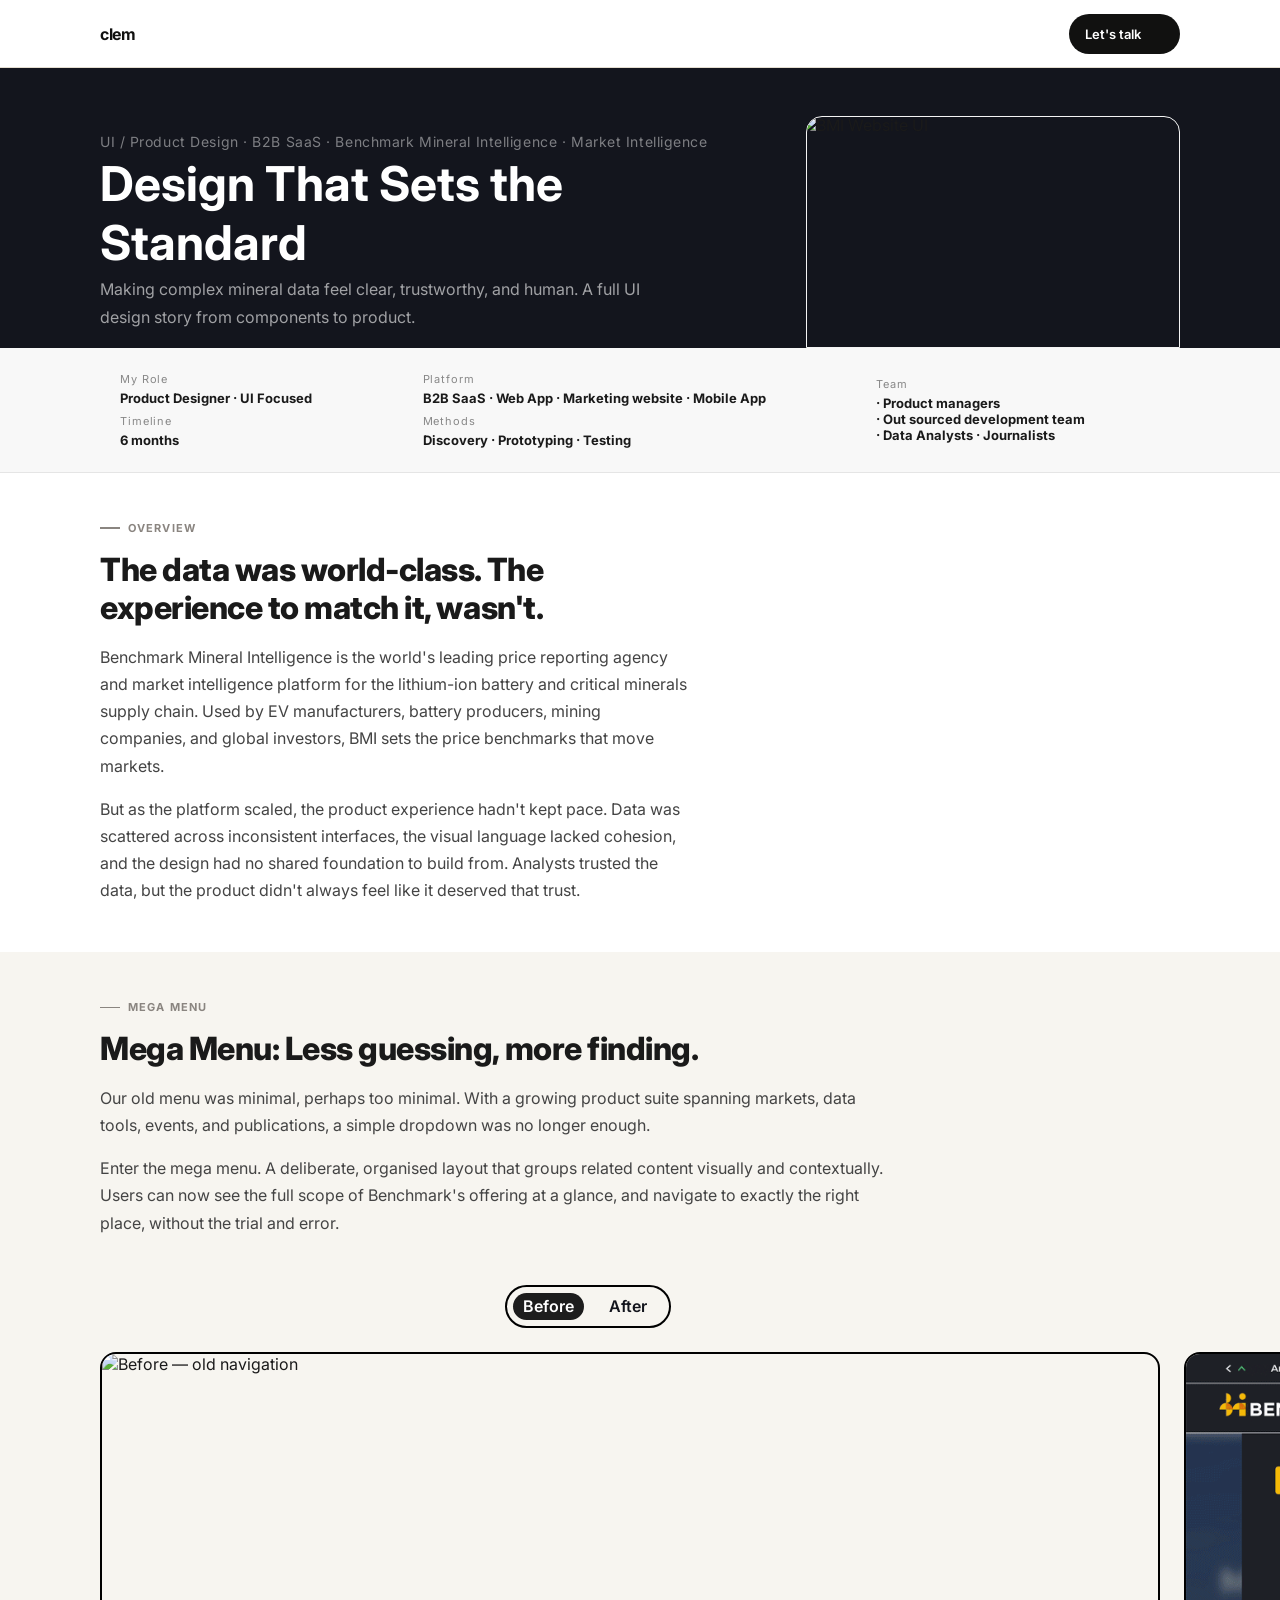
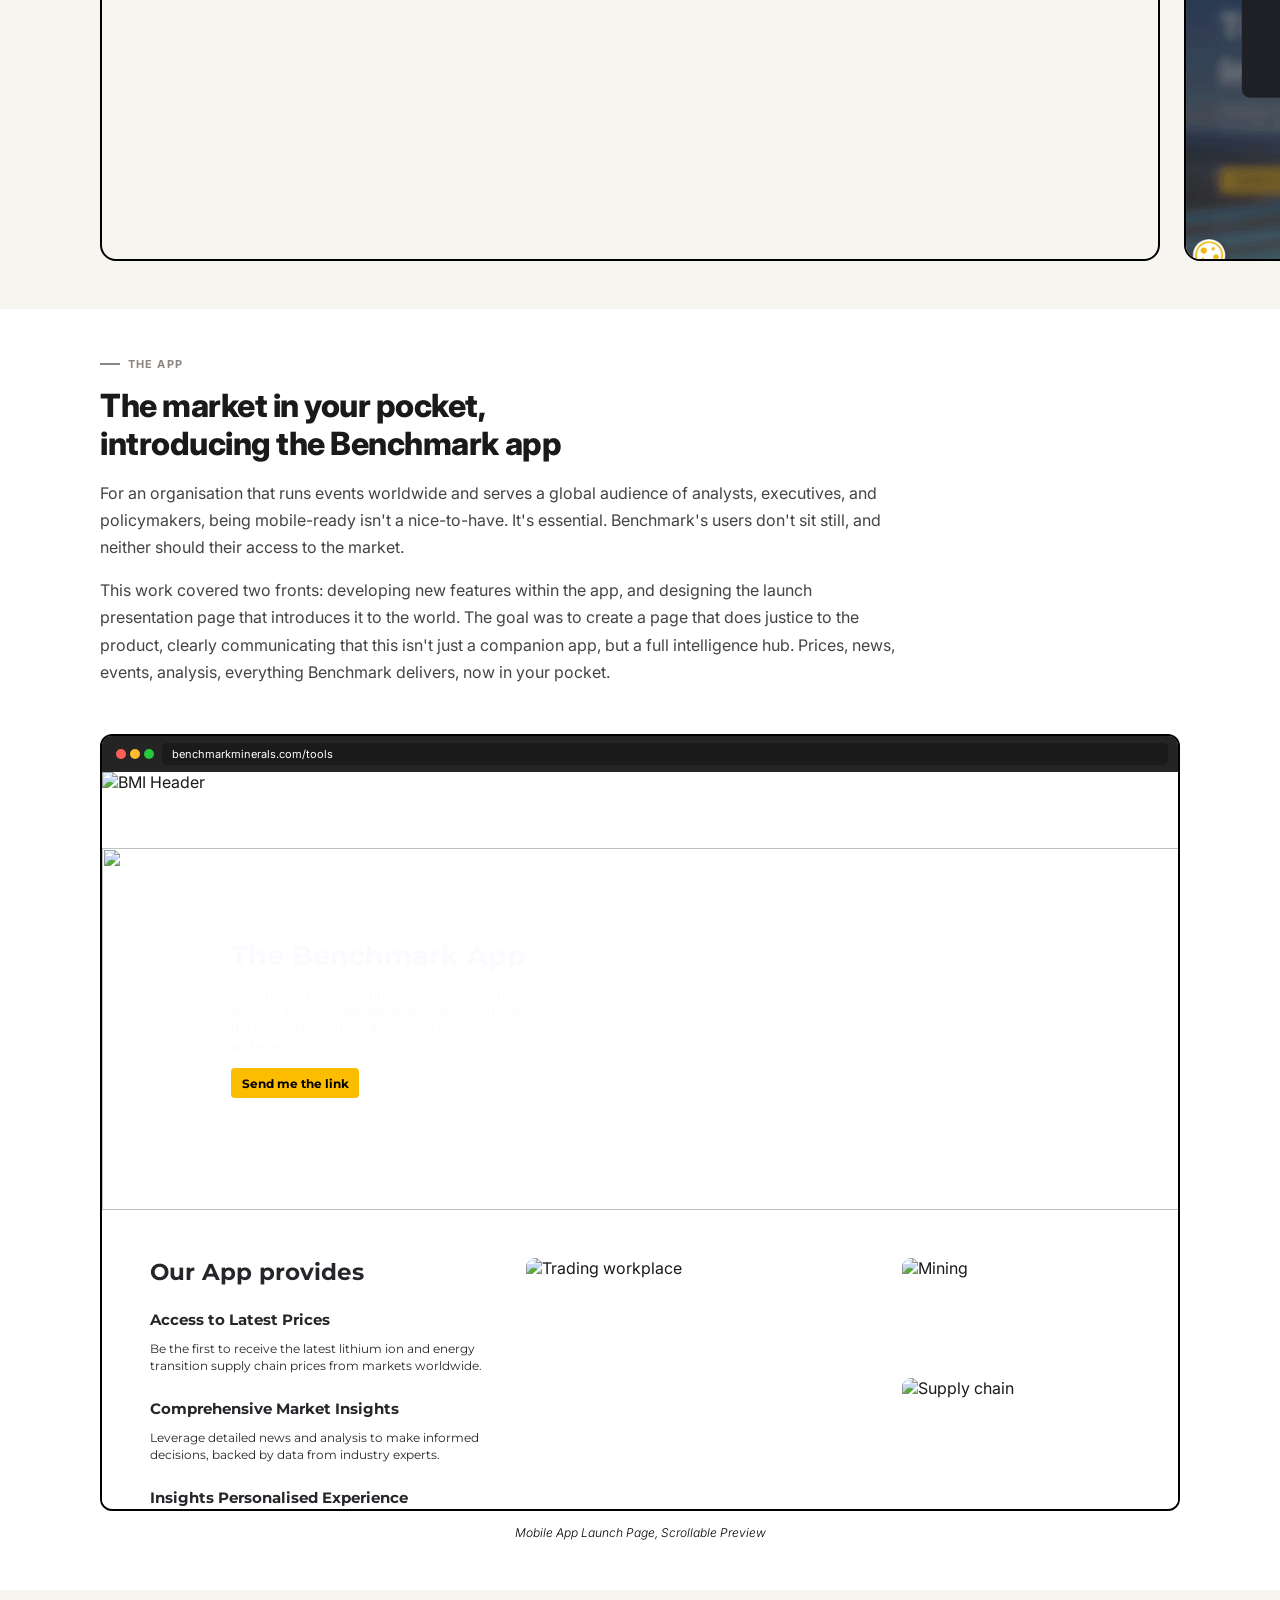
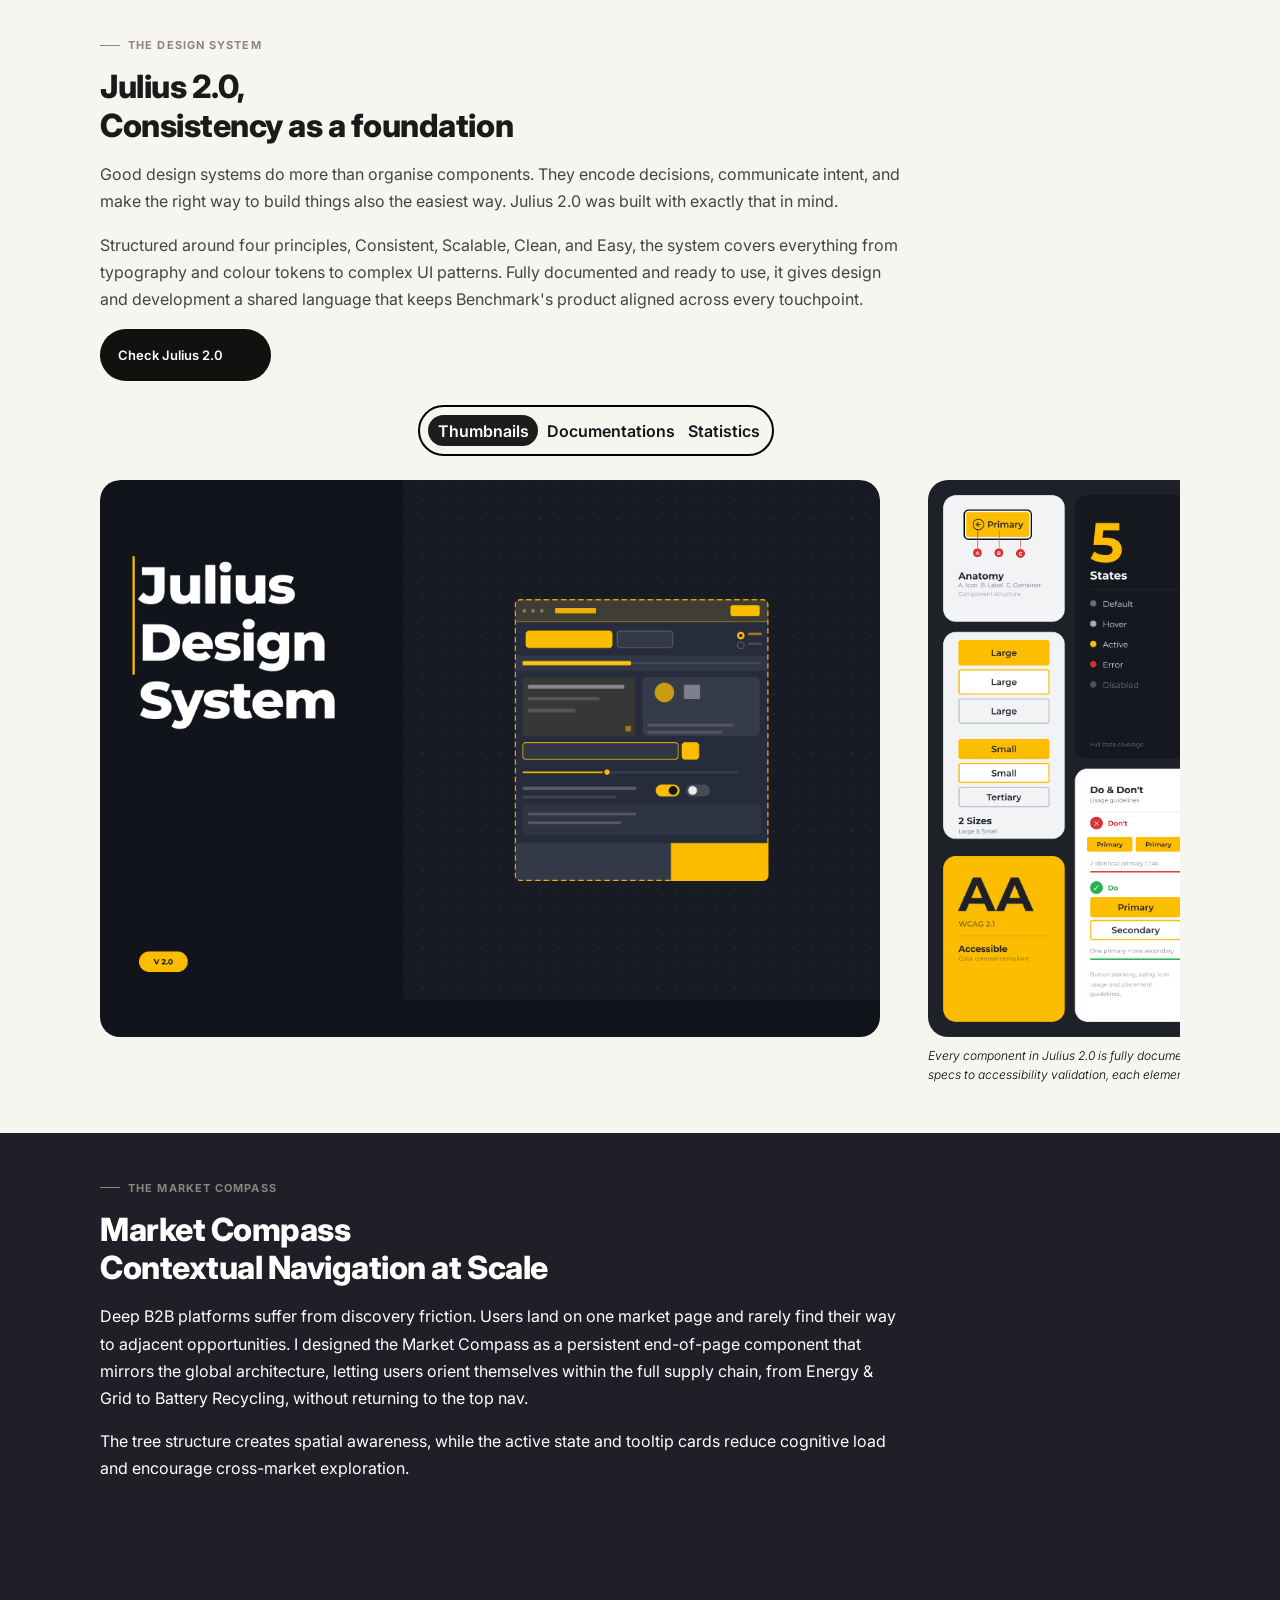
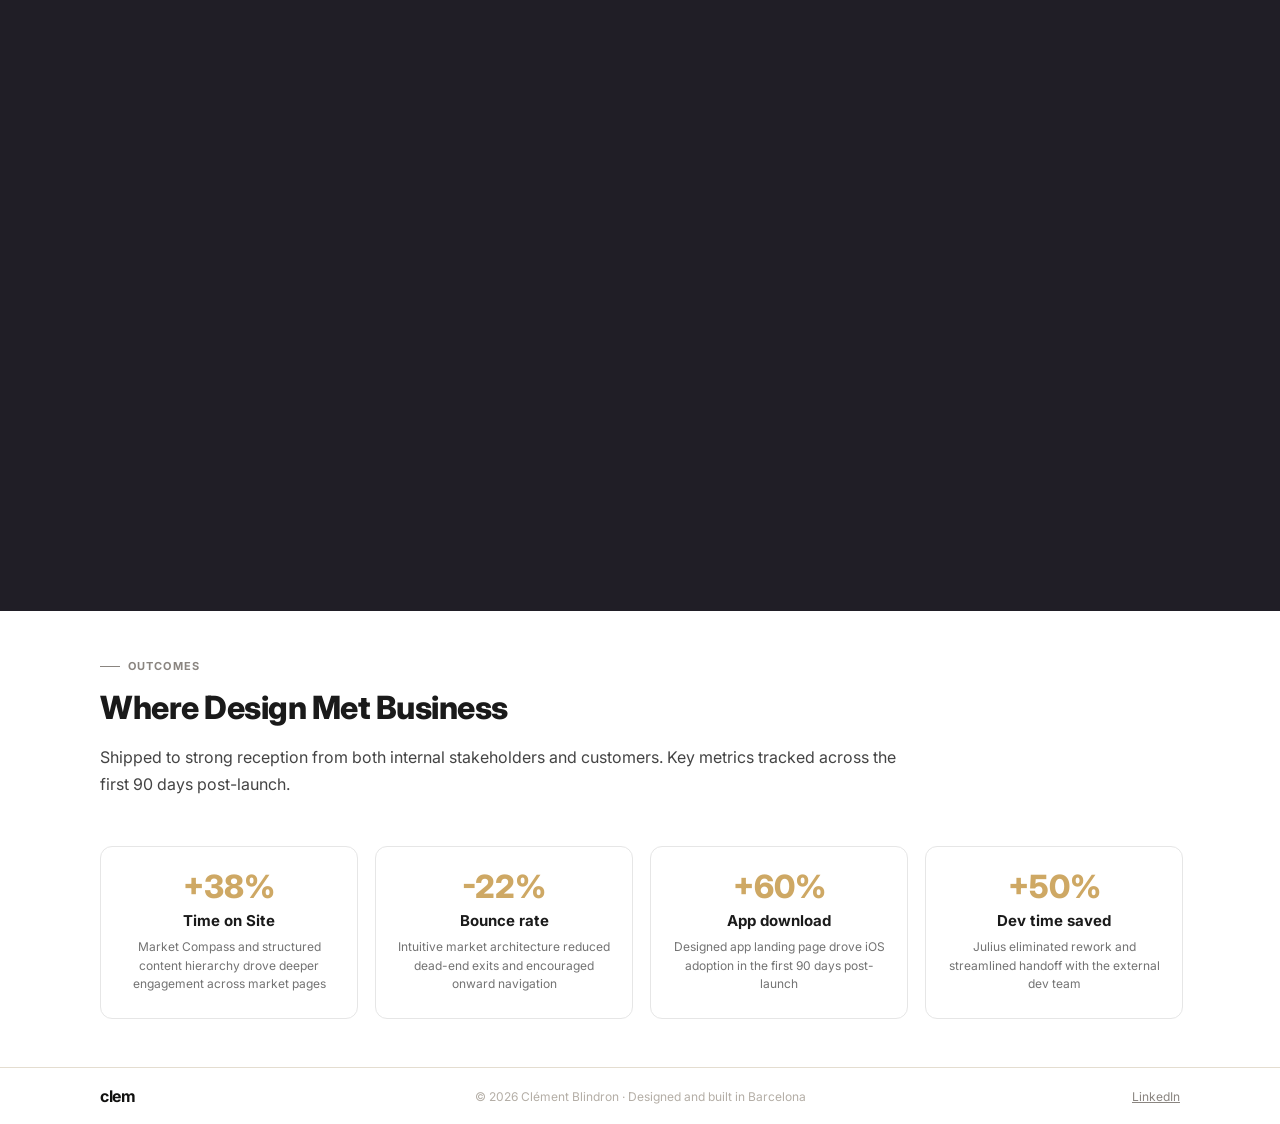
==== commit 413dad36: "updates" ====
--- a/bmi.html
+++ b/bmi.html
@@ -421,8 +421,7 @@
     .feat-iphone {
       width: 193px; height: 371px; position: relative;
     }
-    .feat-iphone picture,
-    .feat-iphone picture img { width: 100%; height: 100%; object-fit: cover; display: block; }
+    .feat-iphone img { width: 100%; height: 100%; object-fit: cover; display: block; }
     /* Legacy (unused) fi-frame / fi-screen kept for reference */
     .feat-iphone .fi-frame {
       position: absolute; inset: 0; overflow: hidden;
@@ -937,10 +936,7 @@
           <div class="feat-card-top">
             <div class="feat-num-row">
               <div class="feat-num">
-                <picture>
-                  <source media="(max-width:402px)" srcset="https://www.figma.com/api/mcp/asset/5311c2d6-dee9-43bd-a3cc-f8d16d07dc83" />
-                  <img src="https://www.figma.com/api/mcp/asset/cee241f6-8a14-4332-ba5e-f2e763706a8c" alt="" />
-                </picture>
+                <img src="./assets/6bfdaed7-d118-47e5-b7bf-ac5da9ea4c8d.png" alt="" />
                 <span>1</span>
               </div>
               <span class="feat-title">Interactive price graphs</span>
@@ -949,10 +945,7 @@
           </div>
           <div class="feat-card-bottom">
             <div class="feat-iphone">
-              <picture>
-                <source media="(max-width:402px)" srcset="https://www.figma.com/api/mcp/asset/d0aee1e0-fb54-408b-b851-bf337ef081ee" />
-                <img src="https://www.figma.com/api/mcp/asset/6109da9f-fd42-4b4d-b0d5-2c1228262534" alt="Prices" style="width:100%;height:100%;object-fit:cover;" />
-              </picture>
+              <img src="./assets/219b1a97-d721-4eb2-b654-ed69d3ce0d27.png" alt="Prices" />
             </div>
           </div>
         </div>
@@ -961,10 +954,7 @@
           <div class="feat-card-top">
             <div class="feat-num-row">
               <div class="feat-num">
-                <picture>
-                  <source media="(max-width:402px)" srcset="https://www.figma.com/api/mcp/asset/5311c2d6-dee9-43bd-a3cc-f8d16d07dc83" />
-                  <img src="https://www.figma.com/api/mcp/asset/cee241f6-8a14-4332-ba5e-f2e763706a8c" alt="" />
-                </picture>
+                <img src="./assets/6bfdaed7-d118-47e5-b7bf-ac5da9ea4c8d.png" alt="" />
                 <span>2</span>
               </div>
               <span class="feat-title">Latest News and Analysis</span>
@@ -973,10 +963,7 @@
           </div>
           <div class="feat-card-bottom">
             <div class="feat-iphone">
-              <picture>
-                <source media="(max-width:402px)" srcset="https://www.figma.com/api/mcp/asset/cce6a57c-cbaa-456c-880b-65c81465be1e" />
-                <img src="https://www.figma.com/api/mcp/asset/208404c6-3c80-4ef4-bdc2-39e474e4c102" alt="News" style="width:100%;height:100%;object-fit:cover;" />
-              </picture>
+              <img src="./assets/71ffcc8f-78ea-4a84-8927-3a6f5b27468a.png" alt="News" />
             </div>
           </div>
         </div>
@@ -985,10 +972,7 @@
           <div class="feat-card-top">
             <div class="feat-num-row">
               <div class="feat-num">
-                <picture>
-                  <source media="(max-width:402px)" srcset="https://www.figma.com/api/mcp/asset/5311c2d6-dee9-43bd-a3cc-f8d16d07dc83" />
-                  <img src="https://www.figma.com/api/mcp/asset/cee241f6-8a14-4332-ba5e-f2e763706a8c" alt="" />
-                </picture>
+                <img src="./assets/6bfdaed7-d118-47e5-b7bf-ac5da9ea4c8d.png" alt="" />
                 <span>3</span>
               </div>
               <span class="feat-title">Upcoming Events</span>
@@ -997,10 +981,7 @@
           </div>
           <div class="feat-card-bottom">
             <div class="feat-iphone">
-              <picture>
-                <source media="(max-width:402px)" srcset="https://www.figma.com/api/mcp/asset/3864d41b-7792-44ba-bf90-348767fcc447" />
-                <img src="https://www.figma.com/api/mcp/asset/dd7836b4-907a-4935-ab49-602d4926618a" alt="Events" style="width:100%;height:100%;object-fit:cover;" />
-              </picture>
+              <img src="./assets/9a73c78b-8d82-4ded-a1a4-00b214a1fd9d.png" alt="Events" />
             </div>
           </div>
         </div>
@@ -1009,10 +990,7 @@
           <div class="feat-card-top">
             <div class="feat-num-row">
               <div class="feat-num">
-                <picture>
-                  <source media="(max-width:402px)" srcset="https://www.figma.com/api/mcp/asset/5311c2d6-dee9-43bd-a3cc-f8d16d07dc83" />
-                  <img src="https://www.figma.com/api/mcp/asset/cee241f6-8a14-4332-ba5e-f2e763706a8c" alt="" />
-                </picture>
+                <img src="./assets/6bfdaed7-d118-47e5-b7bf-ac5da9ea4c8d.png" alt="" />
                 <span>4</span>
               </div>
               <span class="feat-title">Stay up to date</span>
@@ -1021,10 +999,7 @@
           </div>
           <div class="feat-card-bottom">
             <div class="feat-iphone">
-              <picture>
-                <source media="(max-width:402px)" srcset="https://www.figma.com/api/mcp/asset/0c2061fc-04a7-495d-997a-4965828463dc" />
-                <img src="https://www.figma.com/api/mcp/asset/6aedebf3-4de8-4273-8fd1-60ce92ea3dec" alt="Notifications" style="width:100%;height:100%;object-fit:cover;" />
-              </picture>
+              <img src="./assets/d8342c14-93df-4714-9538-75335a300a41.png" alt="Notifications" />
             </div>
           </div>
         </div>
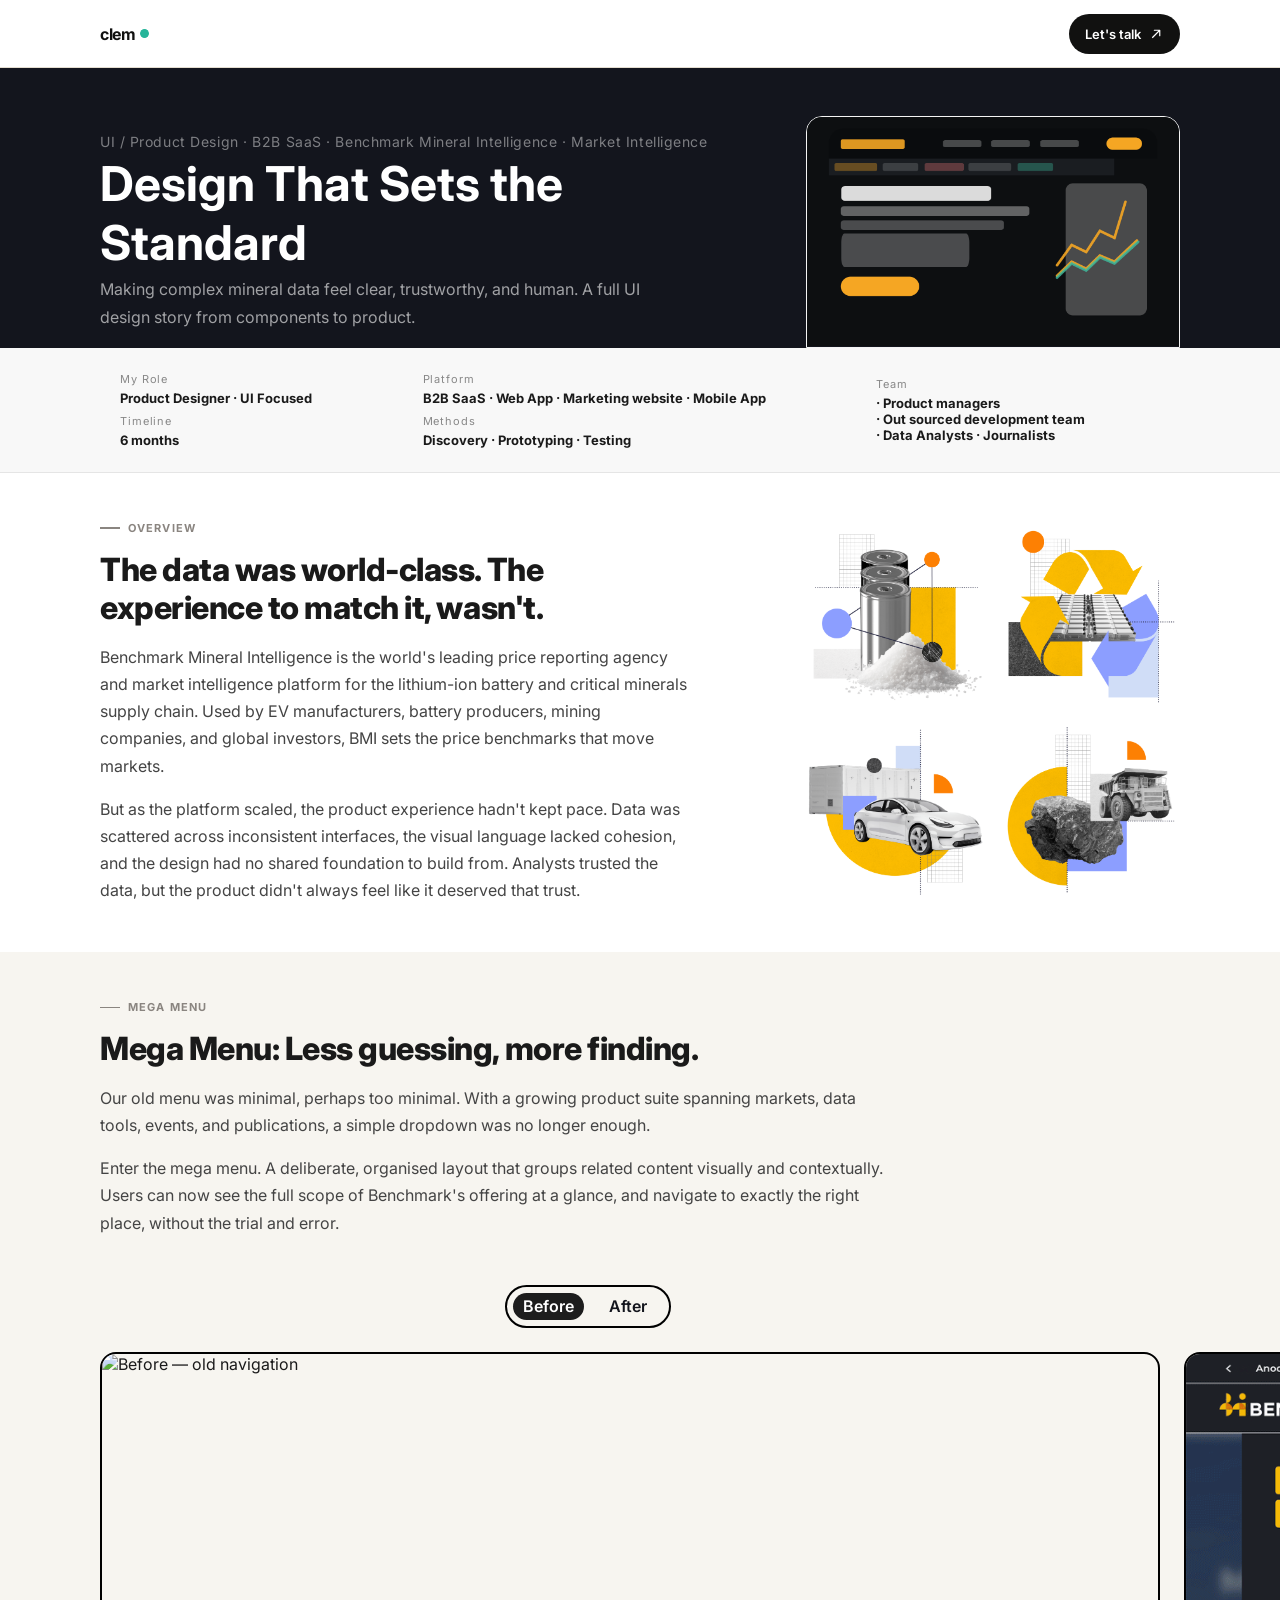
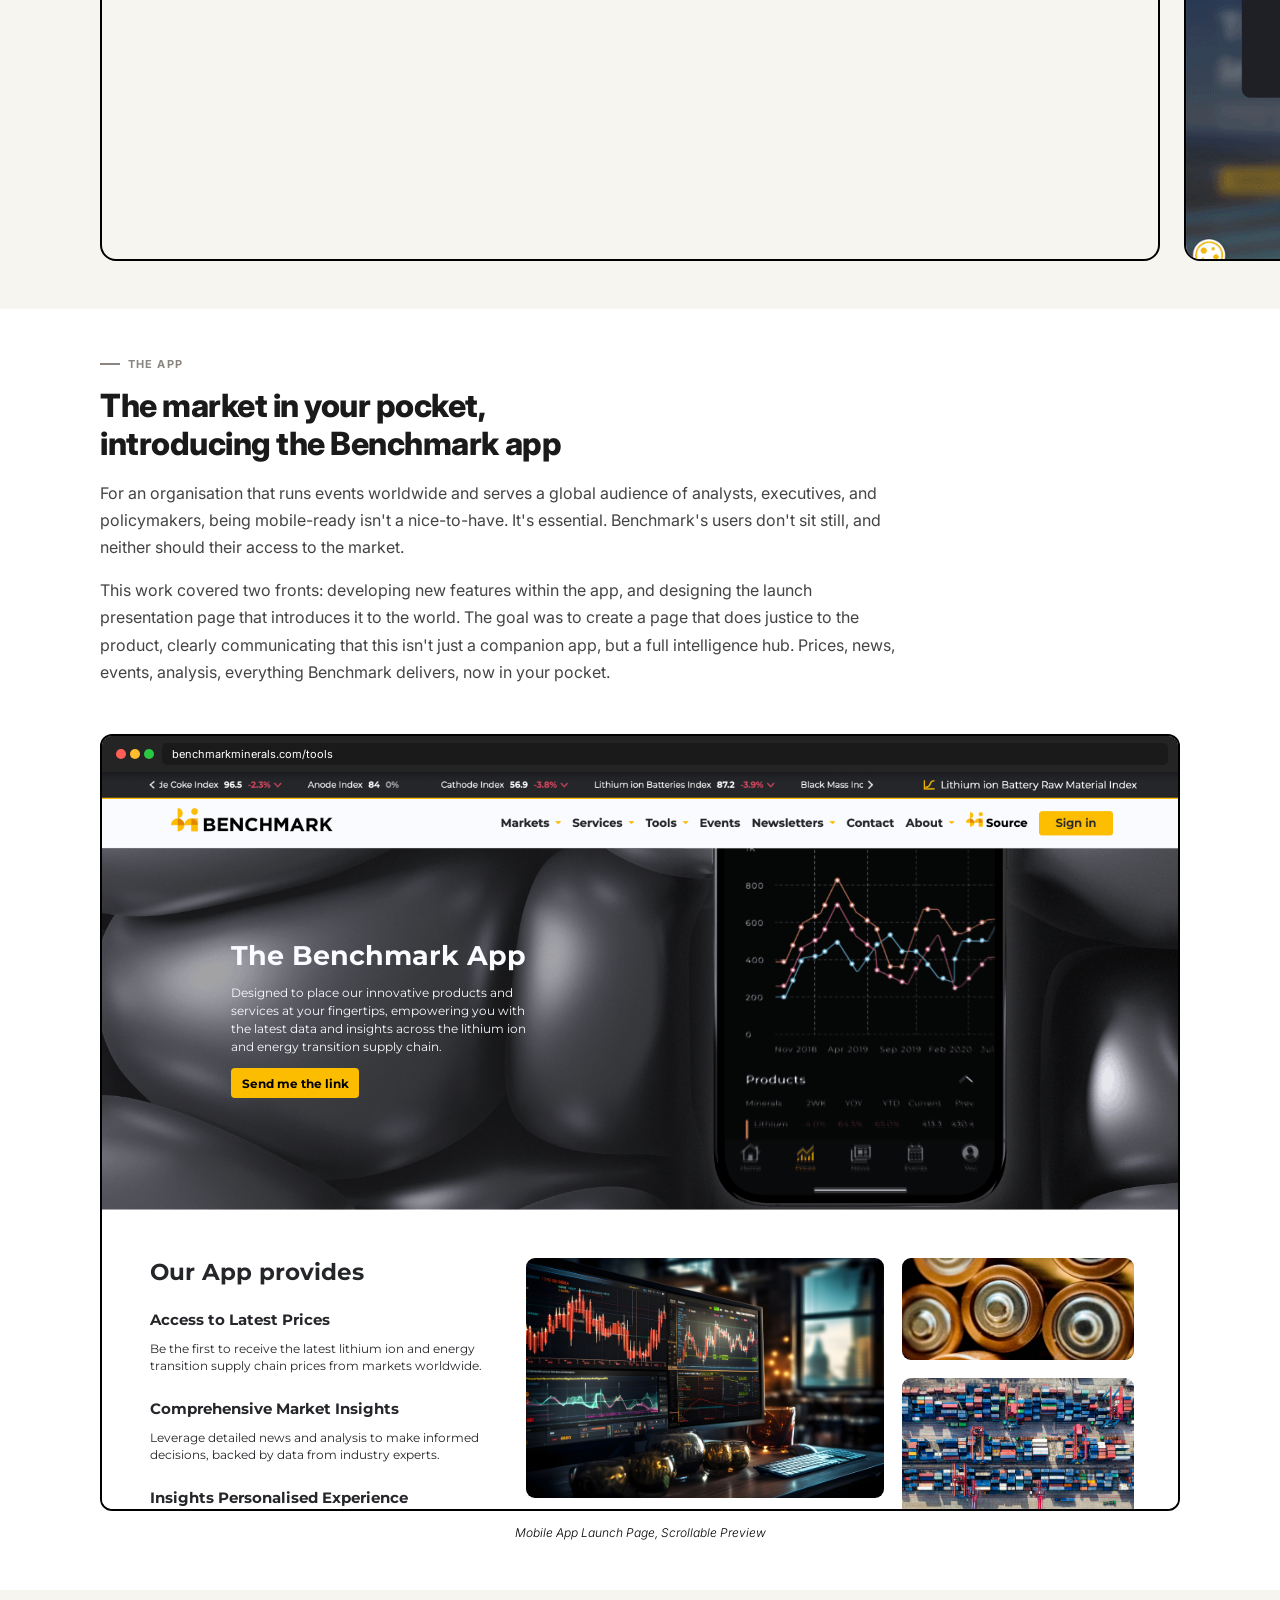
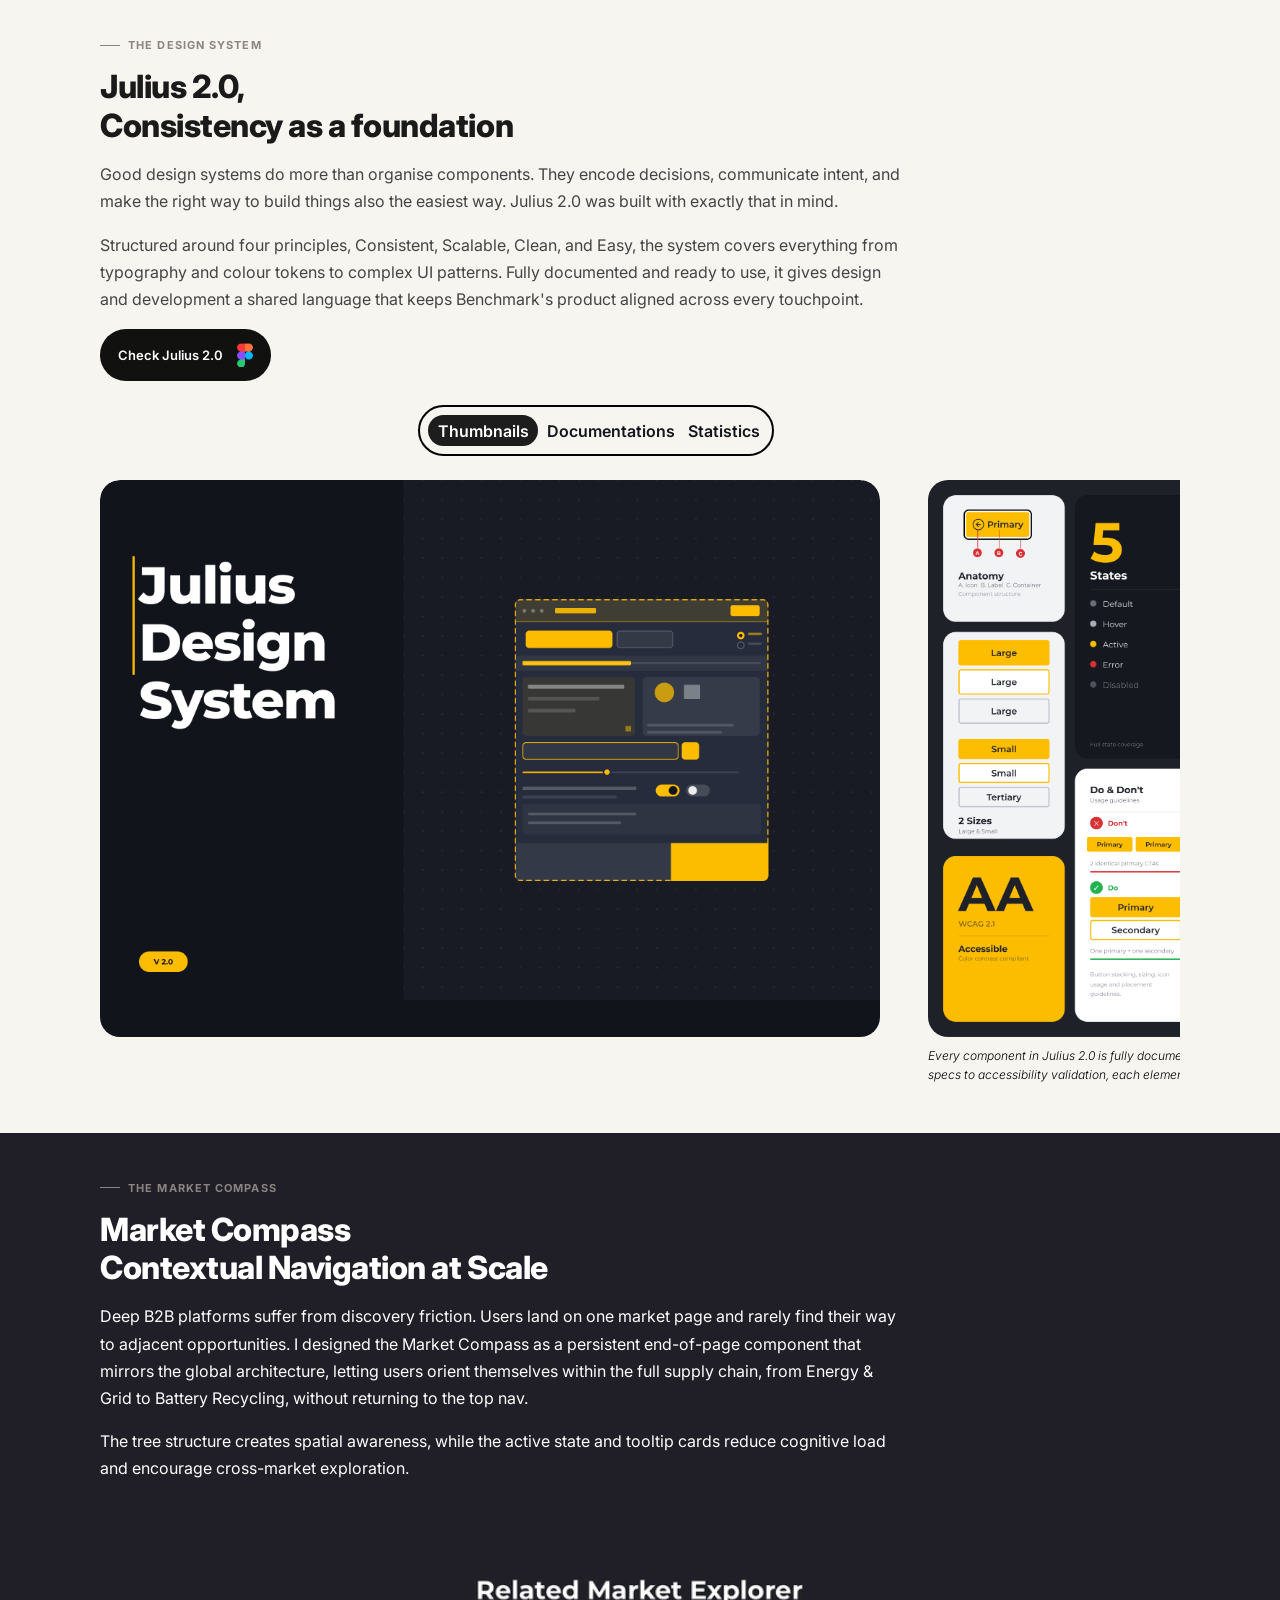
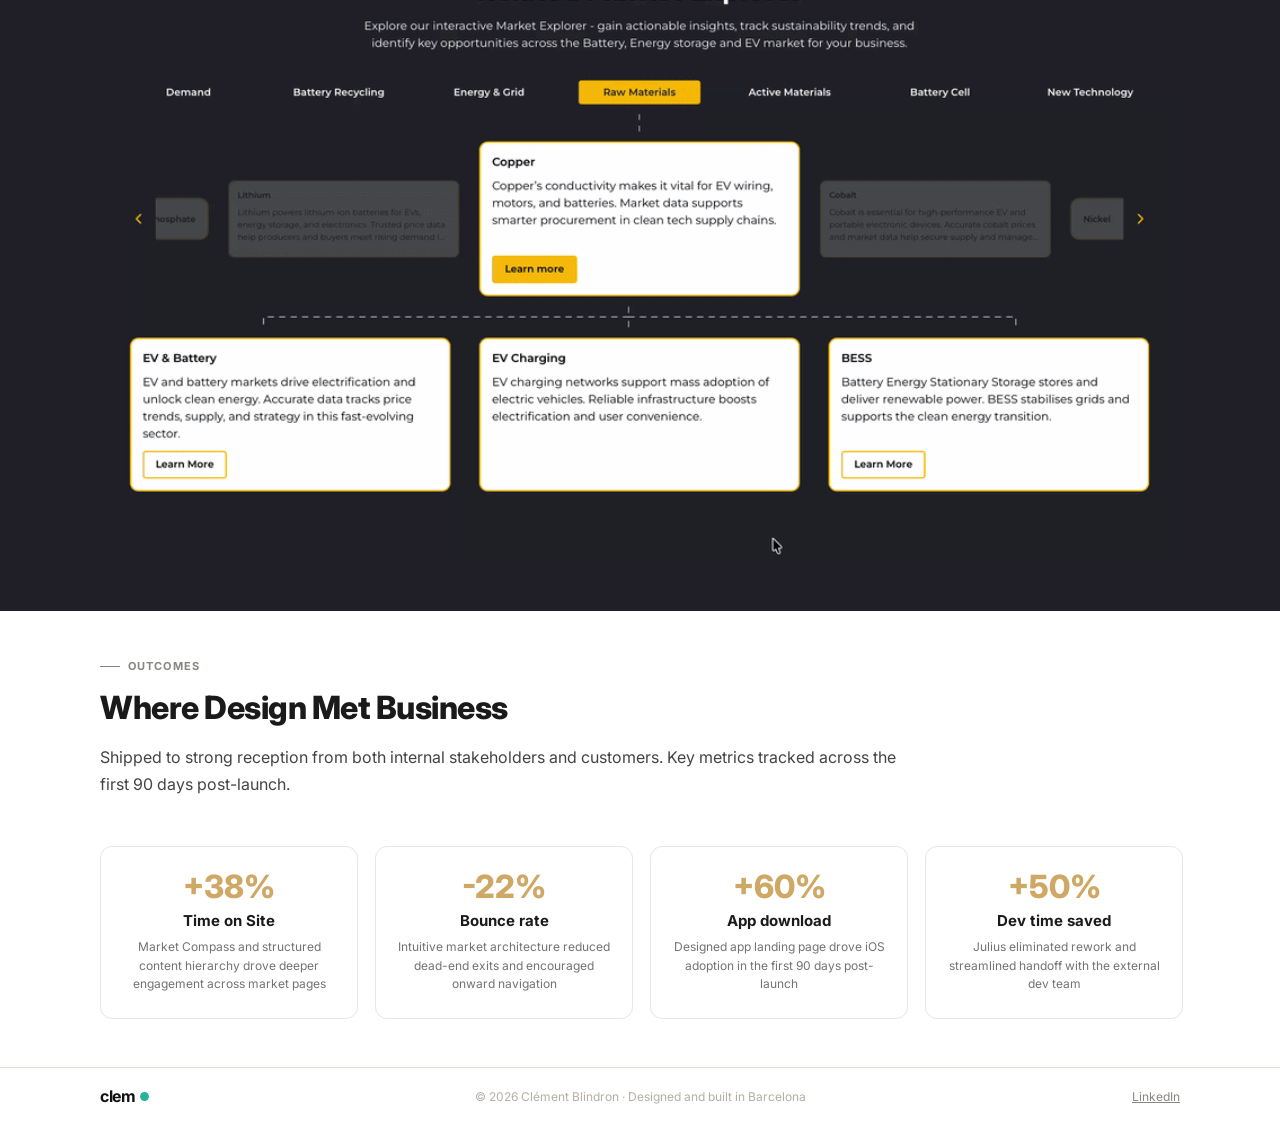
==== commit 95a76b65: "updates" ====
--- a/bmi.html
+++ b/bmi.html
@@ -662,11 +662,11 @@
   <div class="inner">
     <a href="index.html" class="logo">
       clem
-      <img class="logo-dot" src="https://www.figma.com/api/mcp/asset/bb812529-b02b-4815-a7a5-4ec8e4bef838" alt="" />
+      <img class="logo-dot" src="./assets/bb812529-b02b-4815-a7a5-4ec8e4bef838.svg" alt="" />
     </a>
     <a href="mailto:clement.blindron@gmail.com" class="btn-talk">
       Let's talk&nbsp;
-      <img src="https://www.figma.com/api/mcp/asset/f40cbb9e-c90f-4116-bdfe-f19a5cd727bd" alt="" />
+      <img src="./assets/f40cbb9e-c90f-4116-bdfe-f19a5cd727bd.svg" alt="" />
     </a>
   </div>
 </header>
@@ -680,7 +680,7 @@
       <p class="h1-subtitle">Making complex mineral data feel clear, trustworthy, and human. A full UI design story from components to product.</p>
     </div>
     <div class="h1-thumb">
-      <img src="https://www.figma.com/api/mcp/asset/c705df12-a7e2-47bb-9c94-a8f64aa71239" alt="BMI Website UI" />
+      <img src="./assets/c705df12-a7e2-47bb-9c94-a8f64aa71239.png" alt="BMI Website UI" />
     </div>
   </div>
 </section>
@@ -728,24 +728,24 @@
     </div>
     <div class="h2-grid">
       <picture>
-        <source media="(max-width:402px)" srcset="https://www.figma.com/api/mcp/asset/8145c8c8-4b13-45e3-bb89-27544e71450c" />
-        <source media="(max-width:768px)" srcset="https://www.figma.com/api/mcp/asset/3bf645fa-c59b-4cec-b0b3-64c52a4e2507" />
-        <img src="https://www.figma.com/api/mcp/asset/9c69f078-707c-40b8-8c8d-2db224550af1" alt="Technology" />
+        <source media="(max-width:402px)" srcset="./assets/8145c8c8-4b13-45e3-bb89-27544e71450c.png" />
+        <source media="(max-width:768px)" srcset="./assets/3bf645fa-c59b-4cec-b0b3-64c52a4e2507.png" />
+        <img src="./assets/9c69f078-707c-40b8-8c8d-2db224550af1.png" alt="Technology" />
       </picture>
       <picture>
-        <source media="(max-width:402px)" srcset="https://www.figma.com/api/mcp/asset/15fdb406-c1a5-4742-a904-74a353d68309" />
-        <source media="(max-width:768px)" srcset="https://www.figma.com/api/mcp/asset/03dd8444-48c3-40b6-8a1a-6d53e53be77c" />
-        <img src="https://www.figma.com/api/mcp/asset/991759e5-ab09-4242-892f-22576e5343a1" alt="Battery Recycling" />
+        <source media="(max-width:402px)" srcset="./assets/15fdb406-c1a5-4742-a904-74a353d68309.png" />
+        <source media="(max-width:768px)" srcset="./assets/03dd8444-48c3-40b6-8a1a-6d53e53be77c.png" />
+        <img src="./assets/991759e5-ab09-4242-892f-22576e5343a1.png" alt="Battery Recycling" />
       </picture>
       <picture>
-        <source media="(max-width:402px)" srcset="https://www.figma.com/api/mcp/asset/9baa215f-2b94-4130-a649-b46fe2f39ef8" />
-        <source media="(max-width:768px)" srcset="https://www.figma.com/api/mcp/asset/6bf1812c-a056-4708-b7b4-304e70e4fd26" />
-        <img src="https://www.figma.com/api/mcp/asset/fdb43e0a-3831-445e-8732-5c07dc437e18" alt="Demand" />
+        <source media="(max-width:402px)" srcset="./assets/9baa215f-2b94-4130-a649-b46fe2f39ef8.png" />
+        <source media="(max-width:768px)" srcset="./assets/6bf1812c-a056-4708-b7b4-304e70e4fd26.png" />
+        <img src="./assets/fdb43e0a-3831-445e-8732-5c07dc437e18.png" alt="Demand" />
       </picture>
       <picture>
-        <source media="(max-width:402px)" srcset="https://www.figma.com/api/mcp/asset/27a4c0e7-9c46-4850-934f-9ee16097f08e" />
-        <source media="(max-width:768px)" srcset="https://www.figma.com/api/mcp/asset/3df89e69-a8d0-4def-a3dc-31a718b4d74e" />
-        <img src="https://www.figma.com/api/mcp/asset/9e5bb640-5ad6-4f4d-a47f-3905211aa176" alt="Raw Materials" />
+        <source media="(max-width:402px)" srcset="./assets/27a4c0e7-9c46-4850-934f-9ee16097f08e.png" />
+        <source media="(max-width:768px)" srcset="./assets/3df89e69-a8d0-4def-a3dc-31a718b4d74e.png" />
+        <img src="./assets/9e5bb640-5ad6-4f4d-a47f-3905211aa176.png" alt="Raw Materials" />
       </picture>
     </div>
   </div>
@@ -805,11 +805,11 @@
         <div class="bmi-site">
           <!-- BMI site header bar -->
           <div class="bmi-header-wrap">
-            <img class="bmi-header-img" src="https://www.figma.com/api/mcp/asset/6528b669-811b-409a-833f-fe3cf6b766de" alt="BMI Header" />
+            <img class="bmi-header-img" src="./assets/6528b669-811b-409a-833f-fe3cf6b766de.png" alt="BMI Header" />
           </div>
           <!-- BMI hero zone: composite background + text overlay -->
           <div class="bmi-hero-zone">
-            <img class="bmi-bg" src="https://www.figma.com/api/mcp/asset/c5b49ee2-8f6f-48b6-a5dd-57d1d955ec87" alt="" />
+            <img class="bmi-bg" src="./assets/c5b49ee2-8f6f-48b6-a5dd-57d1d955ec87.png" alt="" />
             <div class="bmi-hero-text">
               <h2>The Benchmark App</h2>
               <p>Designed to place our innovative products and services at your fingertips, empowering you with the latest data and insights across the lithium ion and energy transition supply chain.</p>
@@ -835,19 +835,19 @@
               <div class="bmi-pitem">
                 <p style="font-family:'Montserrat',sans-serif;font-weight:700;font-size:12px;color:#25262a;">Download The Benchmark App</p>
                 <div class="bmi-stores">
-                  <img src="https://www.figma.com/api/mcp/asset/97db5d6e-801e-46ed-9263-740395476fa1" alt="App Store" />
-                  <img src="https://www.figma.com/api/mcp/asset/5d29ba88-c84a-4a34-a698-27c7bcc639ff" alt="Google Play" />
+                  <img src="./assets/97db5d6e-801e-46ed-9263-740395476fa1.png" alt="App Store" />
+                  <img src="./assets/5d29ba88-c84a-4a34-a698-27c7bcc639ff.png" alt="Google Play" />
                 </div>
               </div>
             </div>
             <div class="bmi-photos">
               <div class="bmi-pc w">
-                <div class="bmi-photo tall"><img src="https://www.figma.com/api/mcp/asset/7257f3c5-ac36-4097-8be9-5fd5450710b9" alt="Trading workplace" /></div>
-                <div class="bmi-photo short"><img src="https://www.figma.com/api/mcp/asset/ab88c945-5e20-4b73-87e7-9b354d7e6c2a" alt="Analyst" /></div>
+                <div class="bmi-photo tall"><img src="./assets/7257f3c5-ac36-4097-8be9-5fd5450710b9.jpg" alt="Trading workplace" /></div>
+                <div class="bmi-photo short"><img src="./assets/ab88c945-5e20-4b73-87e7-9b354d7e6c2a.jpg" alt="Analyst" /></div>
               </div>
               <div class="bmi-pc n">
-                <div class="bmi-photo sq"><img src="https://www.figma.com/api/mcp/asset/9dd6ab78-76fa-42e7-bbcc-58adbcfb3160" alt="Mining" /></div>
-                <div class="bmi-photo rot"><img src="https://www.figma.com/api/mcp/asset/fbce1f22-1a56-4a1b-ac99-05399791f6e7" alt="Supply chain" /></div>
+                <div class="bmi-photo sq"><img src="./assets/9dd6ab78-76fa-42e7-bbcc-58adbcfb3160.jpg" alt="Mining" /></div>
+                <div class="bmi-photo rot"><img src="./assets/fbce1f22-1a56-4a1b-ac99-05399791f6e7.jpg" alt="Supply chain" /></div>
               </div>
             </div>
           </div>
@@ -857,7 +857,7 @@
             <div class="bmi-fc">
               <div class="bmi-fc-header">
                 <div class="bmi-fc-num">
-                  <img src="https://www.figma.com/api/mcp/asset/1951ace6-98a8-4c02-b890-8c3f0ef14cd8" alt="" />
+                  <img src="./assets/1951ace6-98a8-4c02-b890-8c3f0ef14cd8.svg" alt="" />
                   <span>1</span>
                 </div>
                 <span class="bmi-fc-title">Interactive price graphs</span>
@@ -865,7 +865,7 @@
               <p class="bmi-fc-desc">Visualise historical and latest price assessments with dynamic graphs and charts that allow you to track trends and spot opportunities.</p>
               <div class="bmi-fc-phones">
                 <div class="bmi-phone-item">
-                  <img src="https://www.figma.com/api/mcp/asset/c5fa608d-b82e-44ef-bd6e-19cb0fb778e2" alt="Prices" style="width:100%;height:100%;object-fit:cover;" />
+                  <img src="./assets/c5fa608d-b82e-44ef-bd6e-19cb0fb778e2.png" alt="Prices" style="width:100%;height:100%;object-fit:cover;" />
                 </div>
               </div>
             </div>
@@ -873,7 +873,7 @@
             <div class="bmi-fc">
               <div class="bmi-fc-header">
                 <div class="bmi-fc-num">
-                  <img src="https://www.figma.com/api/mcp/asset/1951ace6-98a8-4c02-b890-8c3f0ef14cd8" alt="" />
+                  <img src="./assets/1951ace6-98a8-4c02-b890-8c3f0ef14cd8.svg" alt="" />
                   <span>2</span>
                 </div>
                 <span class="bmi-fc-title">Latest News and Analysis</span>
@@ -881,7 +881,7 @@
               <p class="bmi-fc-desc">Stay informed with the latest articles and reports from top sources in the lithium-ion battery industry, all curated in one convenient place.</p>
               <div class="bmi-fc-phones">
                 <div class="bmi-phone-item">
-                  <img src="https://www.figma.com/api/mcp/asset/76fee6fc-c4ab-4e47-bc15-4c7c8a2585b1" alt="News" style="width:100%;height:100%;object-fit:cover;" />
+                  <img src="./assets/76fee6fc-c4ab-4e47-bc15-4c7c8a2585b1.png" alt="News" style="width:100%;height:100%;object-fit:cover;" />
                 </div>
               </div>
             </div>
@@ -889,7 +889,7 @@
             <div class="bmi-fc">
               <div class="bmi-fc-header">
                 <div class="bmi-fc-num">
-                  <img src="https://www.figma.com/api/mcp/asset/1951ace6-98a8-4c02-b890-8c3f0ef14cd8" alt="" />
+                  <img src="./assets/1951ace6-98a8-4c02-b890-8c3f0ef14cd8.svg" alt="" />
                   <span>3</span>
                 </div>
                 <span class="bmi-fc-title">Upcoming Events</span>
@@ -897,7 +897,7 @@
               <p class="bmi-fc-desc">Discover and register for key industry conferences, webinars, and networking events that can help you stay connected and informed.</p>
               <div class="bmi-fc-phones">
                 <div class="bmi-phone-item">
-                  <img src="https://www.figma.com/api/mcp/asset/fe7c401a-b325-4f24-afcc-e0159b4ffbd1" alt="Events" style="width:100%;height:100%;object-fit:cover;" />
+                  <img src="./assets/fe7c401a-b325-4f24-afcc-e0159b4ffbd1.png" alt="Events" style="width:100%;height:100%;object-fit:cover;" />
                 </div>
               </div>
             </div>
@@ -905,7 +905,7 @@
             <div class="bmi-fc">
               <div class="bmi-fc-header">
                 <div class="bmi-fc-num">
-                  <img src="https://www.figma.com/api/mcp/asset/1951ace6-98a8-4c02-b890-8c3f0ef14cd8" alt="" />
+                  <img src="./assets/1951ace6-98a8-4c02-b890-8c3f0ef14cd8.svg" alt="" />
                   <span>4</span>
                 </div>
                 <span class="bmi-fc-title">Stay up to date</span>
@@ -913,14 +913,14 @@
               <p class="bmi-fc-desc">Opt in to receive push notifications directly to your mobile phone ensuring you stay up to date with the latest news, analysis, price assessments and events.</p>
               <div class="bmi-fc-phones">
                 <div class="bmi-phone-item">
-                  <img src="https://www.figma.com/api/mcp/asset/09a1723a-925d-450e-86b8-7f8f4a2bc639" alt="Notifications" style="width:100%;height:100%;object-fit:cover;" />
+                  <img src="./assets/09a1723a-925d-450e-86b8-7f8f4a2bc639.png" alt="Notifications" style="width:100%;height:100%;object-fit:cover;" />
                 </div>
               </div>
             </div>
           </div>
           <!-- Screenshot footer inside browser -->
           <div class="bmi-screenshot">
-            <img src="https://www.figma.com/api/mcp/asset/6c30f940-8165-4e38-9966-205805689408" alt="BMI Header screenshot" />
+            <img src="./assets/6c30f940-8165-4e38-9966-205805689408.png" alt="BMI Header screenshot" />
           </div>
         </div>
       </div>
@@ -1021,9 +1021,9 @@
         <span class="jicon">
           <div class="jicon-wrap">
             <picture>
-              <source media="(max-width:402px)" srcset="https://www.figma.com/api/mcp/asset/092b27c1-450c-4ce4-a078-ed7d671425c7" />
-              <source media="(max-width:768px)" srcset="https://www.figma.com/api/mcp/asset/278e48f6-284f-4925-9388-836cf2bcaad7" />
-              <img src="https://www.figma.com/api/mcp/asset/13c2c70e-d862-4a20-94d3-4869305882f7" alt="Figma" />
+              <source media="(max-width:402px)" srcset="./assets/092b27c1-450c-4ce4-a078-ed7d671425c7.png" />
+              <source media="(max-width:768px)" srcset="./assets/278e48f6-284f-4925-9388-836cf2bcaad7.png" />
+              <img src="./assets/13c2c70e-d862-4a20-94d3-4869305882f7.png" alt="Figma" />
             </picture>
           </div>
         </span>
@@ -1059,19 +1059,19 @@
     <!-- Tablet/Mobile: stacked images -->
     <div class="ds-stacked">
       <picture class="full">
-        <source media="(max-width:402px)" srcset="https://www.figma.com/api/mcp/asset/b1acbb89-bdb4-4e51-b2d1-b37ddb7d21a9" />
-        <img src="https://www.figma.com/api/mcp/asset/07b7f997-11fe-4f3c-933d-04ce04399572" alt="Julius DS Thumbnail" style="width:100%;display:block;" />
+        <source media="(max-width:402px)" srcset="./assets/b1acbb89-bdb4-4e51-b2d1-b37ddb7d21a9.png" />
+        <img src="./assets/07b7f997-11fe-4f3c-933d-04ce04399572.png" alt="Julius DS Thumbnail" style="width:100%;display:block;" />
       </picture>
       <div class="ds-doc-wrap">
         <picture>
-          <source media="(max-width:402px)" srcset="https://www.figma.com/api/mcp/asset/614aa461-e43d-4f9b-ae0b-059620329b8f" />
-          <img src="https://www.figma.com/api/mcp/asset/b8654f74-0151-4a17-a57a-d421dbd640da" alt="Julius DS Documentation" style="width:100%;" />
+          <source media="(max-width:402px)" srcset="./assets/614aa461-e43d-4f9b-ae0b-059620329b8f.png" />
+          <img src="./assets/b8654f74-0151-4a17-a57a-d421dbd640da.png" alt="Julius DS Documentation" style="width:100%;" />
         </picture>
         <p>Every component in Julius 2.0 is fully documented, covering anatomy, states, variants, and do and don't usage guidelines. From behaviour specs to accessibility validation, each element is ready for a clean, confident developer handover.</p>
       </div>
       <picture class="full">
-        <source media="(max-width:402px)" srcset="https://www.figma.com/api/mcp/asset/59c43619-e7a9-4cd8-9b20-16290967efc2" />
-        <img src="https://www.figma.com/api/mcp/asset/18677343-e295-4173-9036-d7886cfdec3c" alt="Julius DS Statistics" style="width:100%;display:block;" />
+        <source media="(max-width:402px)" srcset="./assets/59c43619-e7a9-4cd8-9b20-16290967efc2.png" />
+        <img src="./assets/18677343-e295-4173-9036-d7886cfdec3c.png" alt="Julius DS Statistics" style="width:100%;display:block;" />
       </picture>
     </div>
   </div>
@@ -1088,9 +1088,9 @@
     </div>
     <div class="h6-gif">
       <picture>
-        <source media="(max-width:402px)" srcset="https://www.figma.com/api/mcp/asset/77a7a9f3-88d0-43b9-8573-c86f7226c9e6" />
-        <source media="(max-width:768px)" srcset="https://www.figma.com/api/mcp/asset/b766bd04-c387-4930-b028-dd319dc38116" />
-        <img src="https://www.figma.com/api/mcp/asset/1575ecbc-ba9d-4efa-9de6-cc967e12c5c9" alt="Market Compass interactive demo" />
+        <source media="(max-width:402px)" srcset="./assets/77a7a9f3-88d0-43b9-8573-c86f7226c9e6.gif" />
+        <source media="(max-width:768px)" srcset="./assets/b766bd04-c387-4930-b028-dd319dc38116.gif" />
+        <img src="./assets/1575ecbc-ba9d-4efa-9de6-cc967e12c5c9.gif" alt="Market Compass interactive demo" />
       </picture>
     </div>
   </div>
@@ -1132,7 +1132,7 @@
   <div class="inner">
     <div class="logo">
       clem
-      <img class="logo-dot" src="https://www.figma.com/api/mcp/asset/bb812529-b02b-4815-a7a5-4ec8e4bef838" alt="" />
+      <img class="logo-dot" src="./assets/bb812529-b02b-4815-a7a5-4ec8e4bef838.svg" alt="" />
     </div>
     <p class="footer-copy">© 2026 Clément Blindron · Designed and built in Barcelona</p>
     <a href="https://www.linkedin.com/in/clement-blindron/" class="footer-li" target="_blank" rel="noopener">LinkedIn</a>
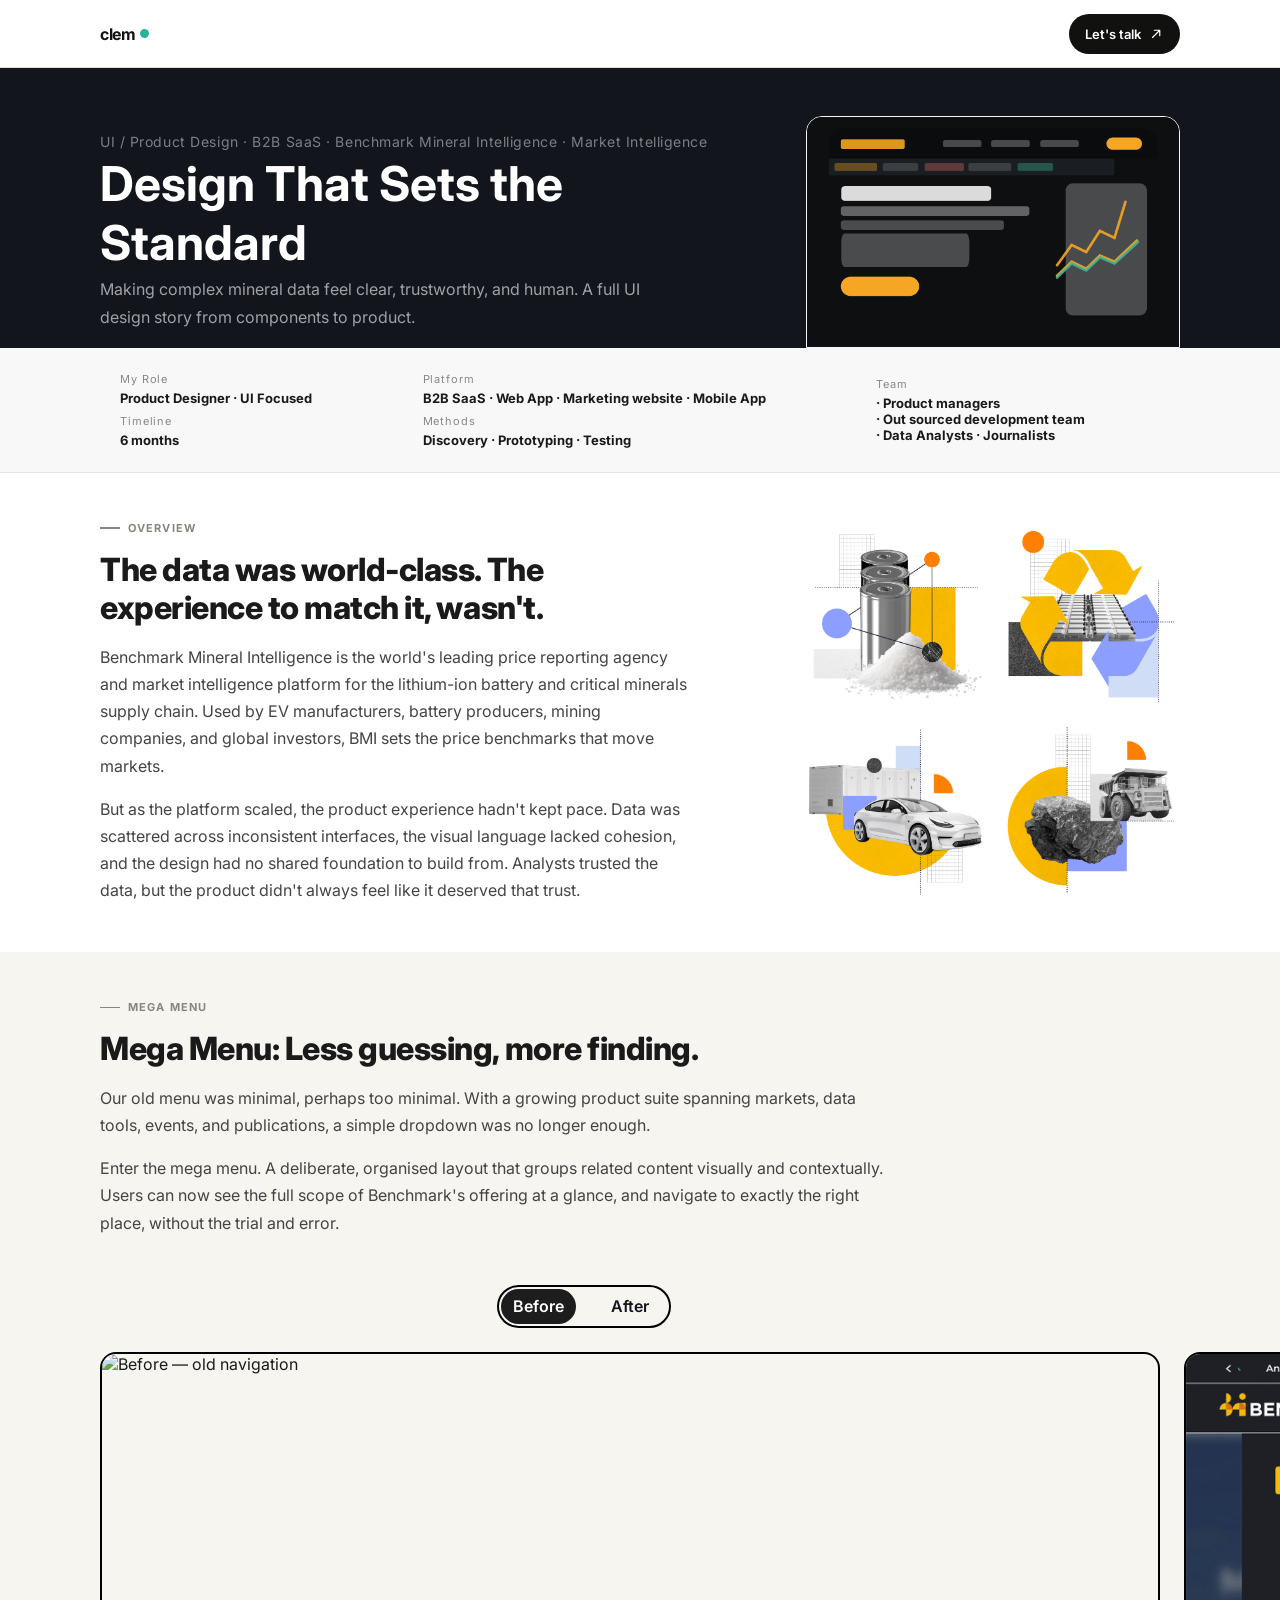
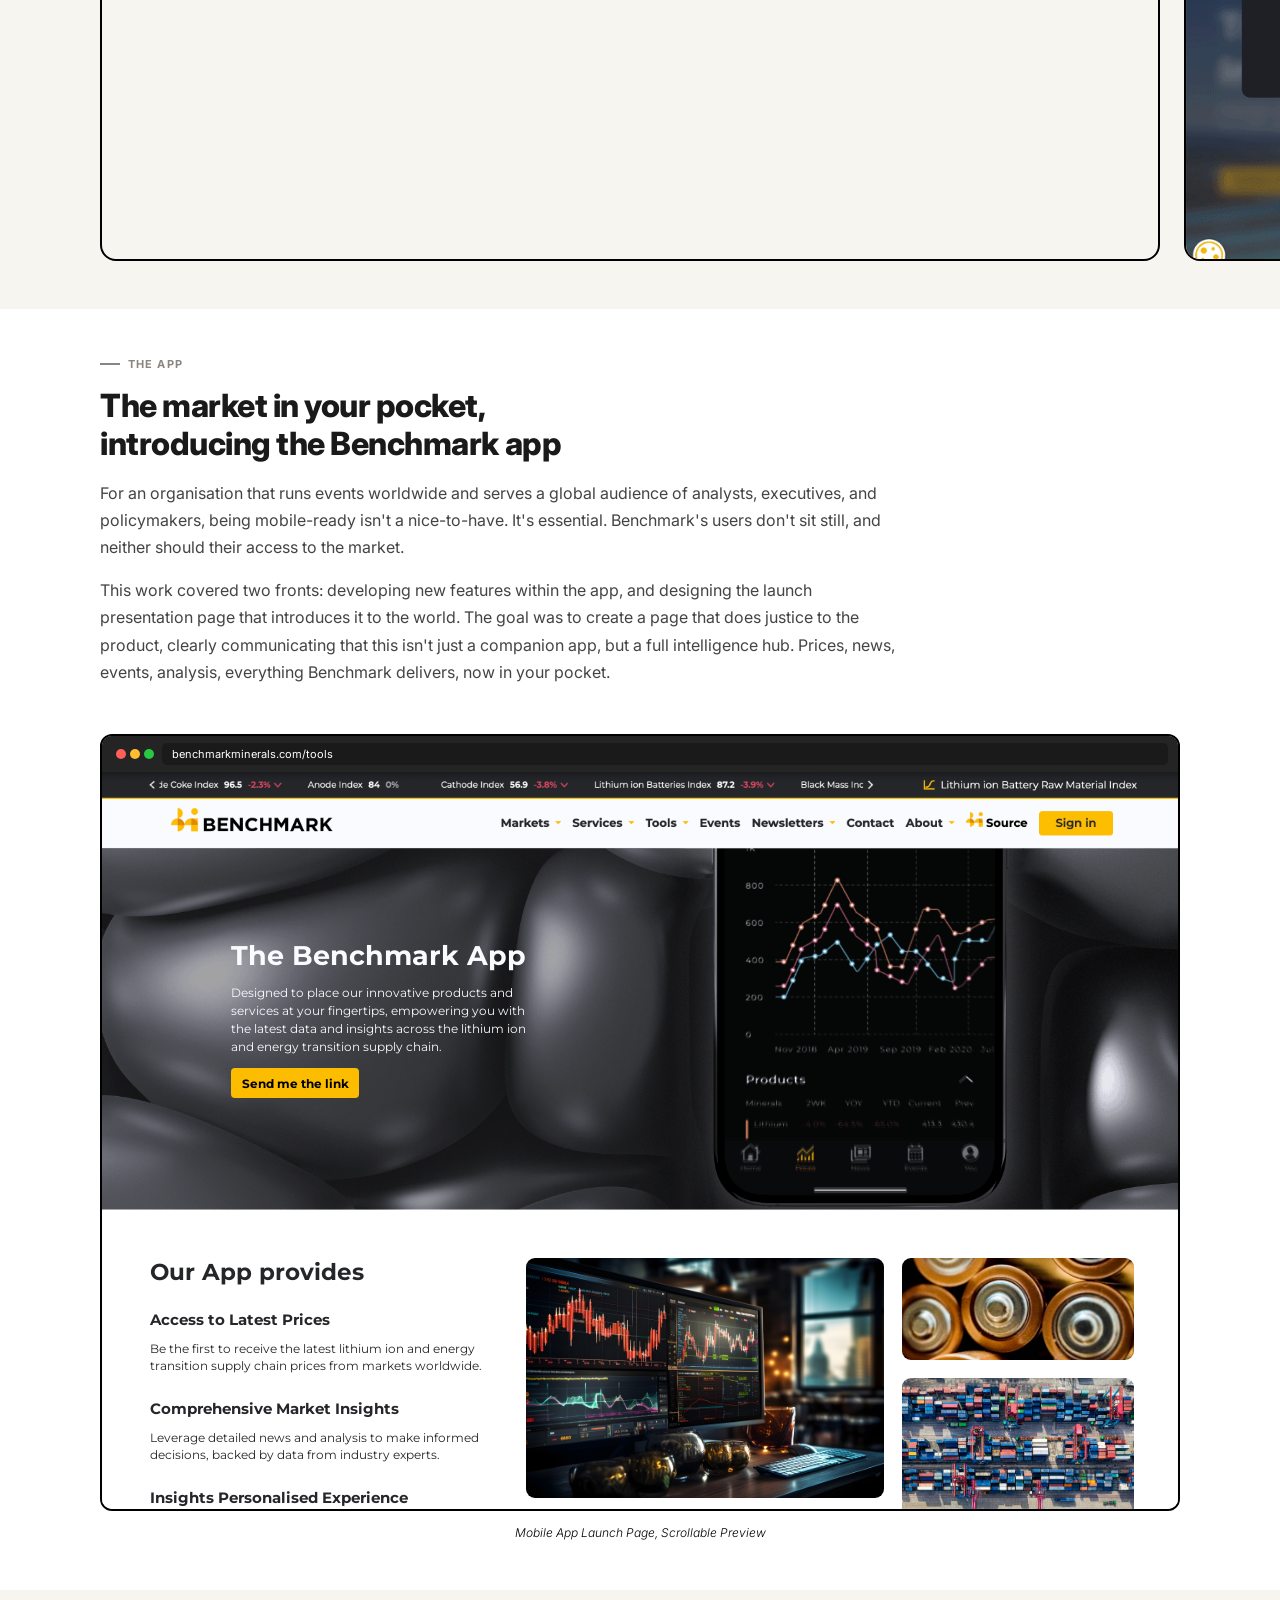
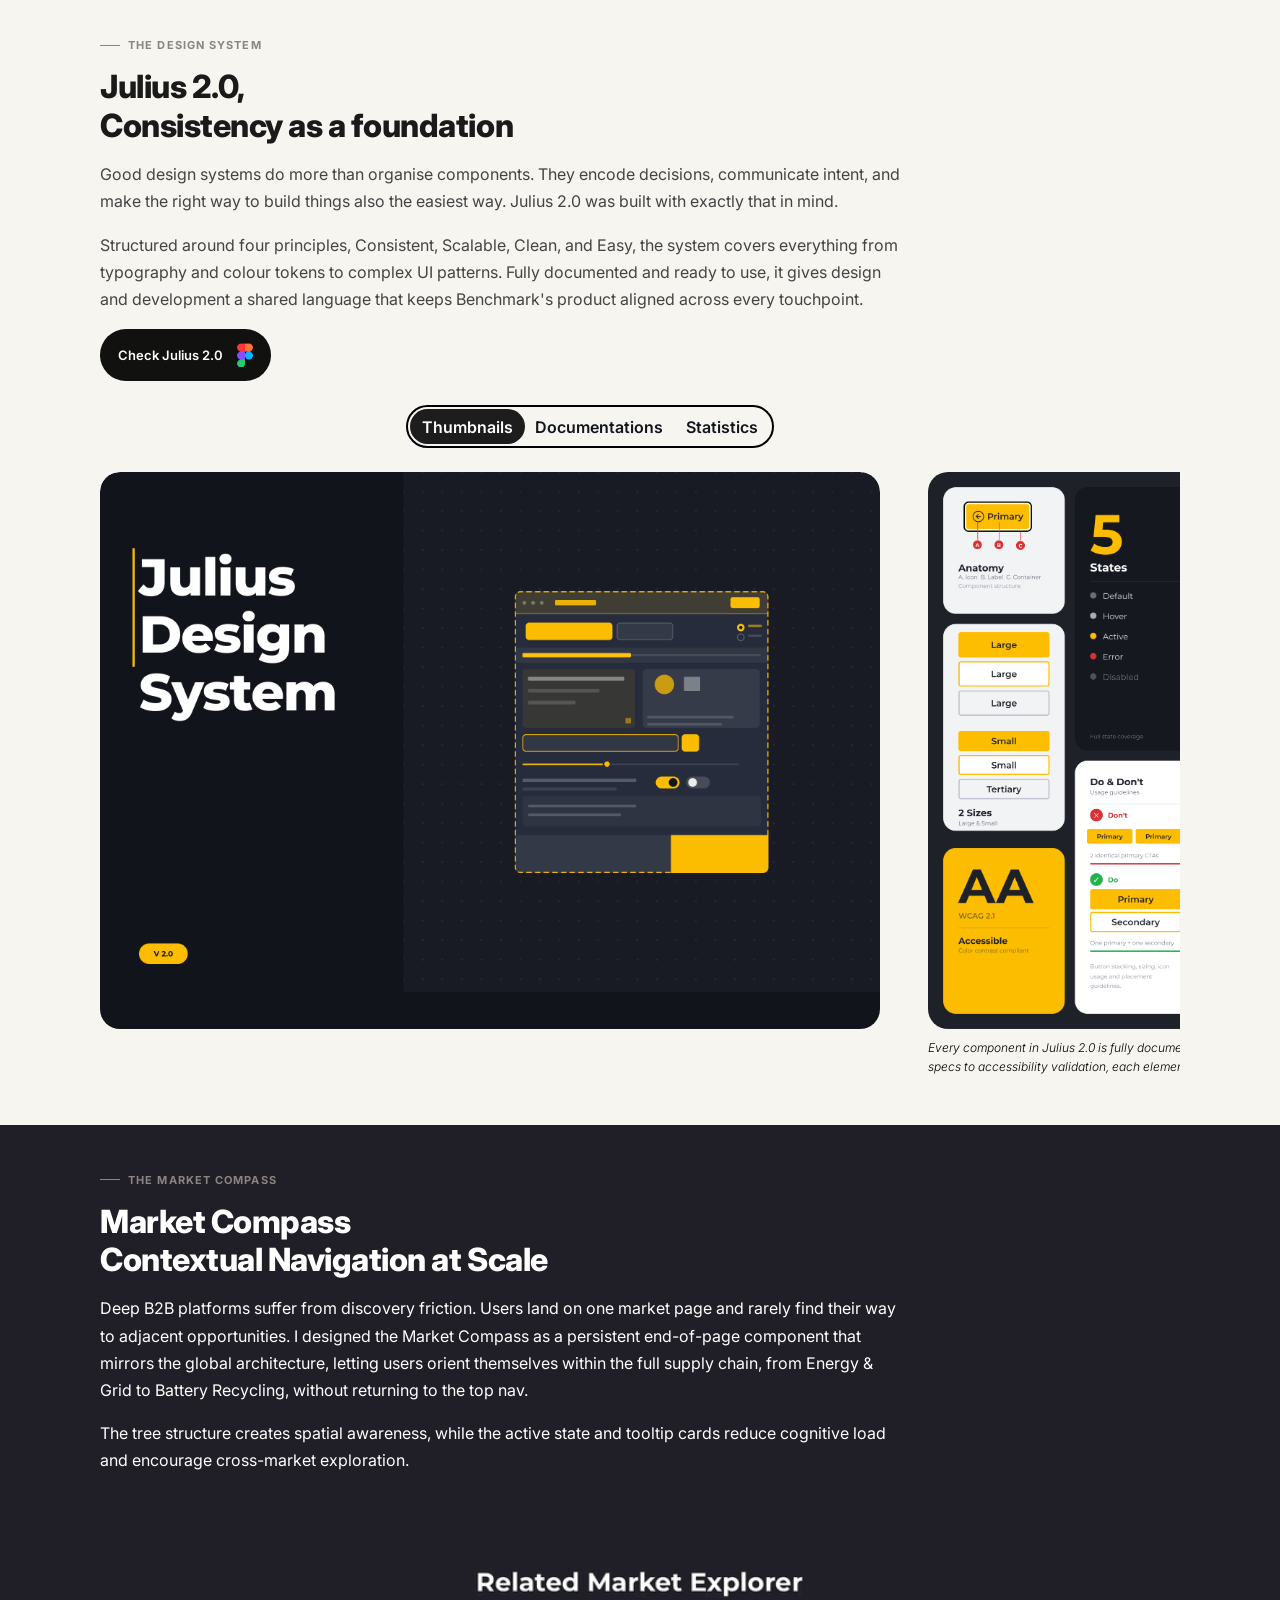
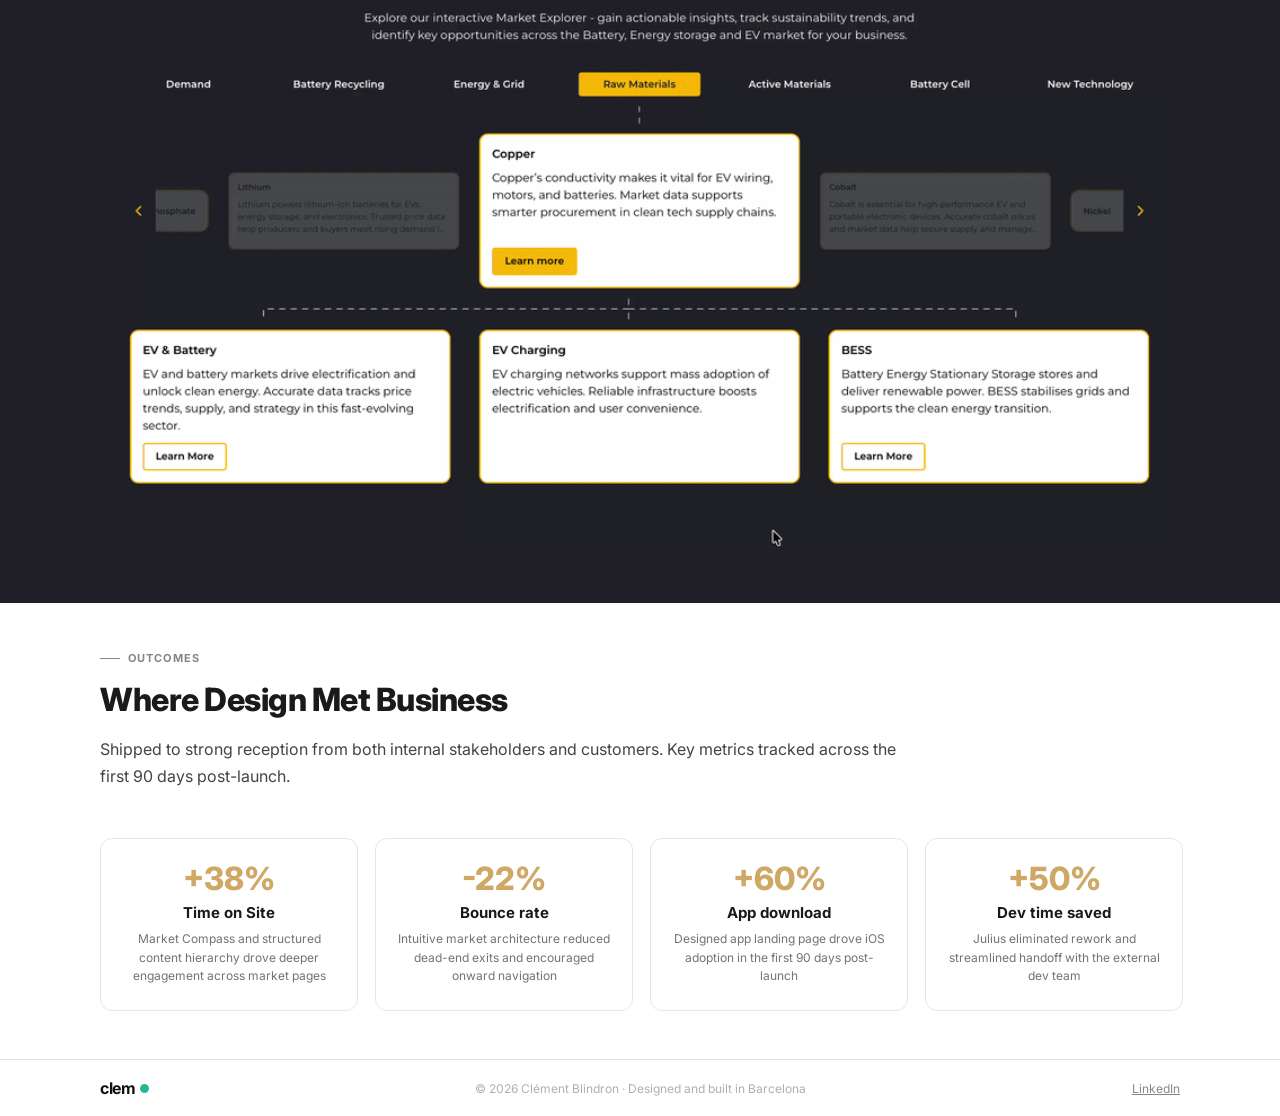
==== commit 60a9cec5: "updates" ====
--- a/bmi.html
+++ b/bmi.html
@@ -172,20 +172,20 @@
     .hero3 .inner { display: flex; flex-direction: column; gap: 48px; }
     .toggle-row { display: flex; justify-content: flex-end; padding-right: 509px; }
     .toggle-pill {
-      display: inline-flex; align-items: center; gap: 8px;
-      border: 2px solid #000; border-radius: 32px; padding: 6px;
+      display: inline-flex; align-items: center; gap: 16px;
+      border: 2px solid #000; border-radius: 32px; padding: 2px;
       position: relative; cursor: pointer; overflow: hidden;
     }
     .toggle-bg {
-      position: absolute; left: 6px; top: 6px;
-      background: #1d1d1d; height: 27px; width: 71px;
+      position: absolute; left: 2px; top: 2px;
+      background: #1d1d1d; height: 35px; width: 75px;
       border-radius: 32px; transition: transform .2s ease;
     }
-    .toggle-bg.right { transform: translateX(79px); }
+    .toggle-bg.right { transform: translateX(91px); }
     .toggle-opt {
       position: relative; z-index: 1;
       font-size: 16px; font-weight: 600;
-      width: 71px; text-align: center; line-height: 27px;
+      width: 75px; text-align: center; line-height: 35px;
       transition: color .2s ease;
     }
     .toggle-opt.on { color: #fff; }
@@ -462,23 +462,23 @@
     .ds-pill {
       display: inline-flex; align-items: center;
       border: 2px solid #000; border-radius: 30px;
-      padding: 8px; position: relative; gap: 0;
+      padding: 2px; position: relative; gap: 0;
     }
     .ds-pill-bg {
-      position: absolute; left: 8px;
-      background: #1d1d1d; height: 31px;
+      position: absolute; left: 2px; top: 2px;
+      background: #1d1d1d; height: 35px;
       border-radius: 32px;
       transition: transform .2s ease, width .2s ease;
     }
     .ds-tab {
       font-size: 16px; font-weight: 600;
-      height: 31px; display: flex; align-items: center; justify-content: center;
+      height: 35px; display: flex; align-items: center; justify-content: center;
       position: relative; z-index: 1;
       transition: color .2s ease; white-space: nowrap; cursor: pointer;
     }
-    .ds-tab[data-t="thumbnails"]     { width: 110px; }
-    .ds-tab[data-t="documentations"] { width: 146px; }
-    .ds-tab[data-t="statistics"]     { width: 80px; }
+    .ds-tab[data-t="thumbnails"]     { width: 115px; }
+    .ds-tab[data-t="documentations"] { width: 148px; }
+    .ds-tab[data-t="statistics"]     { width: 97px; }
     .ds-tab.on  { color: #fff; }
     .ds-tab.off { color: #13151d; }
     .ds-panels { overflow: hidden; }
@@ -772,10 +772,10 @@
       <div class="screens-clip" style="margin-top:24px;">
         <div class="screens-track" id="h3-track">
           <div class="screen-box">
-            <img src="./assets/14f22f3f-7ac1-4cba-a2f0-31f3c2d719fa.png" alt="Before — old navigation" />
+            <img src="./assets/6a2c60da-ba1c-4cf7-9708-02781a0d6a5b.png" alt="Before — old navigation" />
           </div>
           <div class="screen-box screen-box--gif">
-            <img src="./assets/f34403c6-91b5-43a1-b296-36330fcae7ec.gif" alt="After — mega menu" />
+            <img src="./assets/307f10b0-f35e-4ef5-95bc-2c51159143c3.gif" alt="After — mega menu" />
           </div>
         </div>
       </div>
@@ -1034,7 +1034,7 @@
     <div class="ds-tabs">
       <div class="ds-tabbar">
         <div class="ds-pill">
-          <div class="ds-pill-bg" id="ds-bg" style="width:110px;"></div>
+          <div class="ds-pill-bg" id="ds-bg" style="width:115px;"></div>
           <button class="ds-tab on"  data-t="thumbnails"     onclick="setDsTab('thumbnails')">Thumbnails</button>
           <button class="ds-tab off" data-t="documentations" onclick="setDsTab('documentations')">Documentations</button>
           <button class="ds-tab off" data-t="statistics"     onclick="setDsTab('statistics')">Statistics</button>
@@ -1043,14 +1043,14 @@
       <div class="ds-panels">
         <div class="ds-track" id="ds-track">
           <div class="ds-panel" id="ds-thumbnails">
-            <img src="./assets/1bc6fb18-a190-4378-9aa9-18ab0bb858de.png" alt="Julius DS Thumbnails" />
+            <img src="./assets/10a9c75c-9ca5-481f-9f33-811ba8115cab.png" alt="Julius DS Thumbnails" />
           </div>
           <div class="ds-panel-doc" id="ds-documentations">
-            <img src="./assets/58522c12-4bd1-44f6-9268-bf1b39850266.png" alt="Julius DS Documentation" />
+            <img src="./assets/76d6742a-e248-4de6-91a5-9c4f5965e980.png" alt="Julius DS Documentation" />
             <p>Every component in Julius 2.0 is fully documented, covering anatomy, states, variants, and do and don't usage guidelines. From behaviour specs to accessibility validation, each element is ready for a clean, confident developer handover.</p>
           </div>
           <div class="ds-panel" id="ds-statistics">
-            <img src="./assets/d0e5bd09-2cd2-46ce-b7fe-f0a1aa802a2a.png" alt="Julius DS Statistics" />
+            <img src="./assets/ca138da4-67bb-4b37-94ac-861e6b12e1ed.png" alt="Julius DS Statistics" />
           </div>
         </div>
       </div>
@@ -1173,8 +1173,8 @@
   // thumbnails   → translateX(0)     : T at x=0, Documentation peeks from x=828
   // documentations → translateX(-828): D at x=0, Statistics peeks from x=828
   // statistics   → translateX(-1656) : S at x=0, no next panel
-  var dsTabWidths  = { thumbnails: 110, documentations: 146, statistics: 80 };
-  var dsTabOffsets = { thumbnails: 0,   documentations: 110, statistics: 256 };
+  var dsTabWidths  = { thumbnails: 115, documentations: 148, statistics: 97 };
+  var dsTabOffsets = { thumbnails: 0,   documentations: 115, statistics: 263 };
   var dsTrackPos   = { thumbnails: 0,   documentations: -828, statistics: -1656 };
 
   function setDsTab(tab) {
@@ -1190,7 +1190,7 @@
   }
 
   // Init
-  document.getElementById('ds-bg').style.width     = '110px';
+  document.getElementById('ds-bg').style.width     = '115px';
   document.getElementById('ds-bg').style.transform = 'translateX(0)';
   document.getElementById('ds-track').style.transform = 'translateX(0)';
 </script>
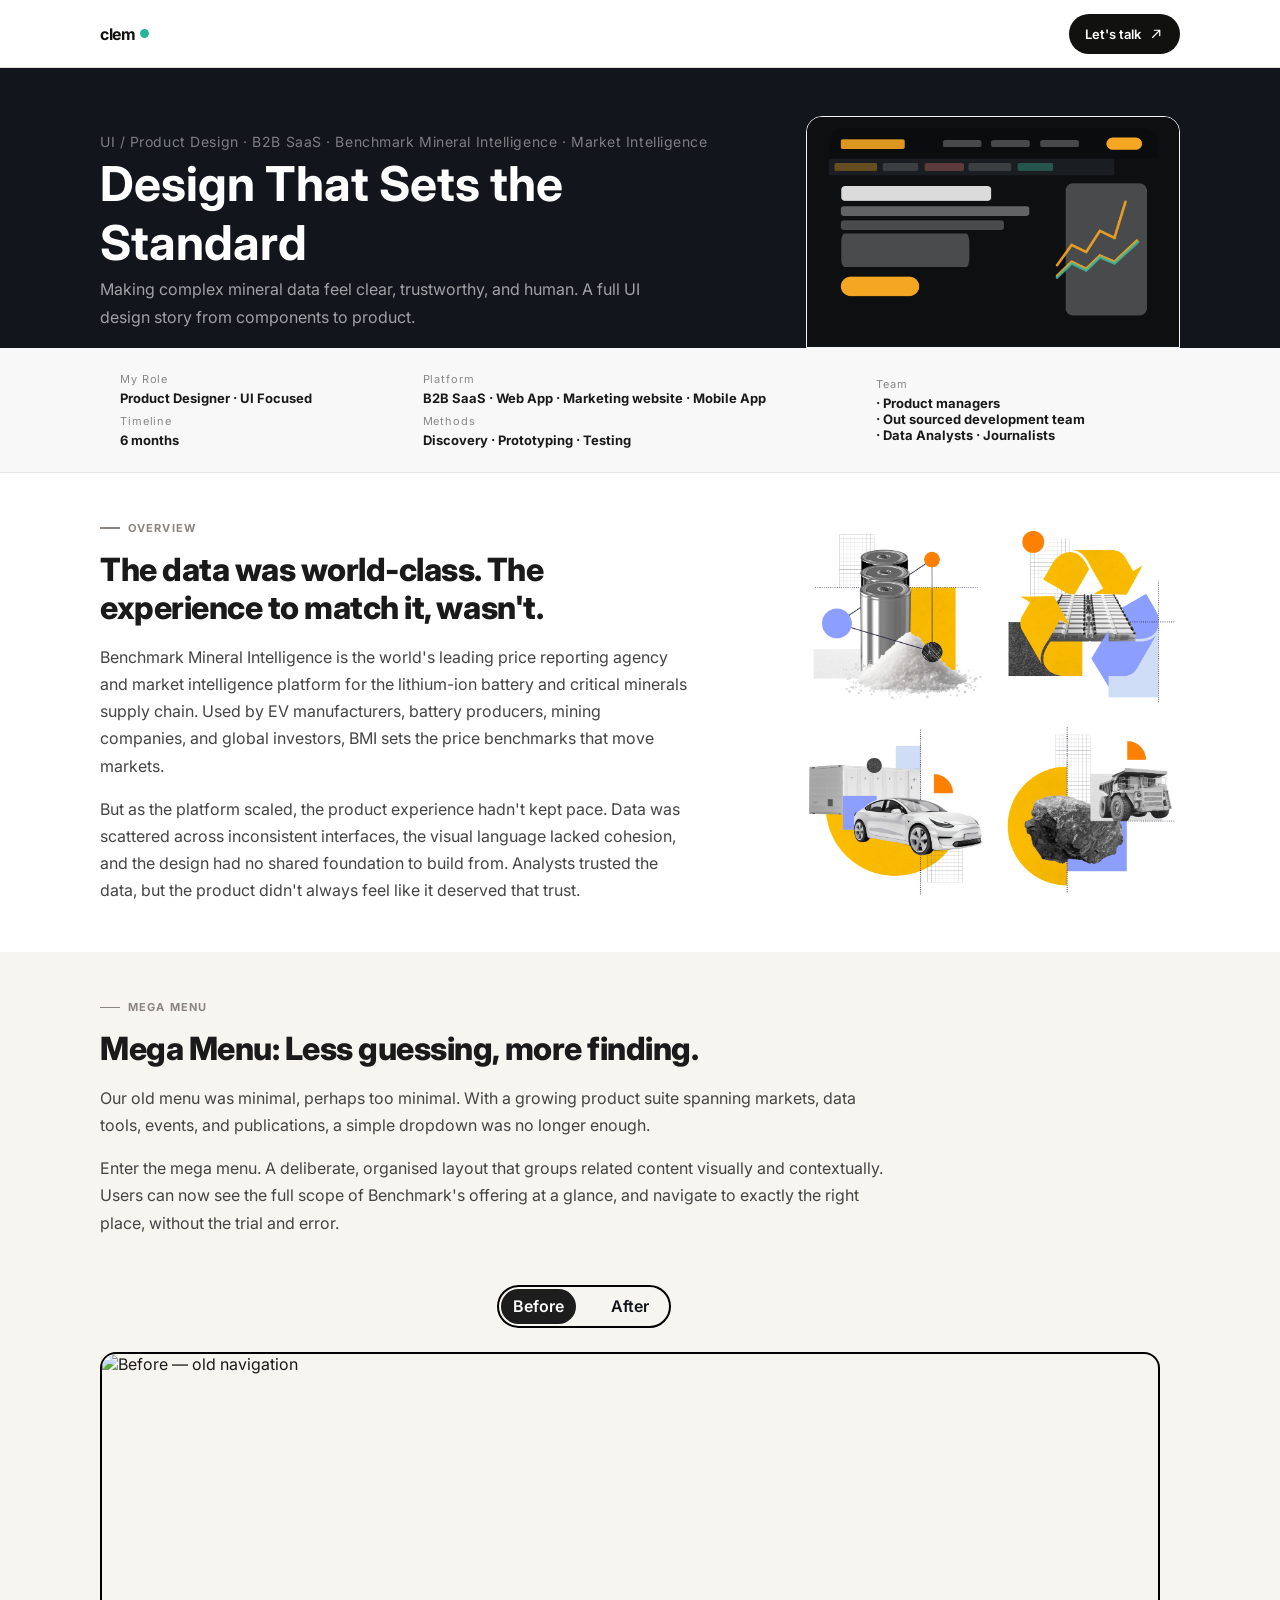
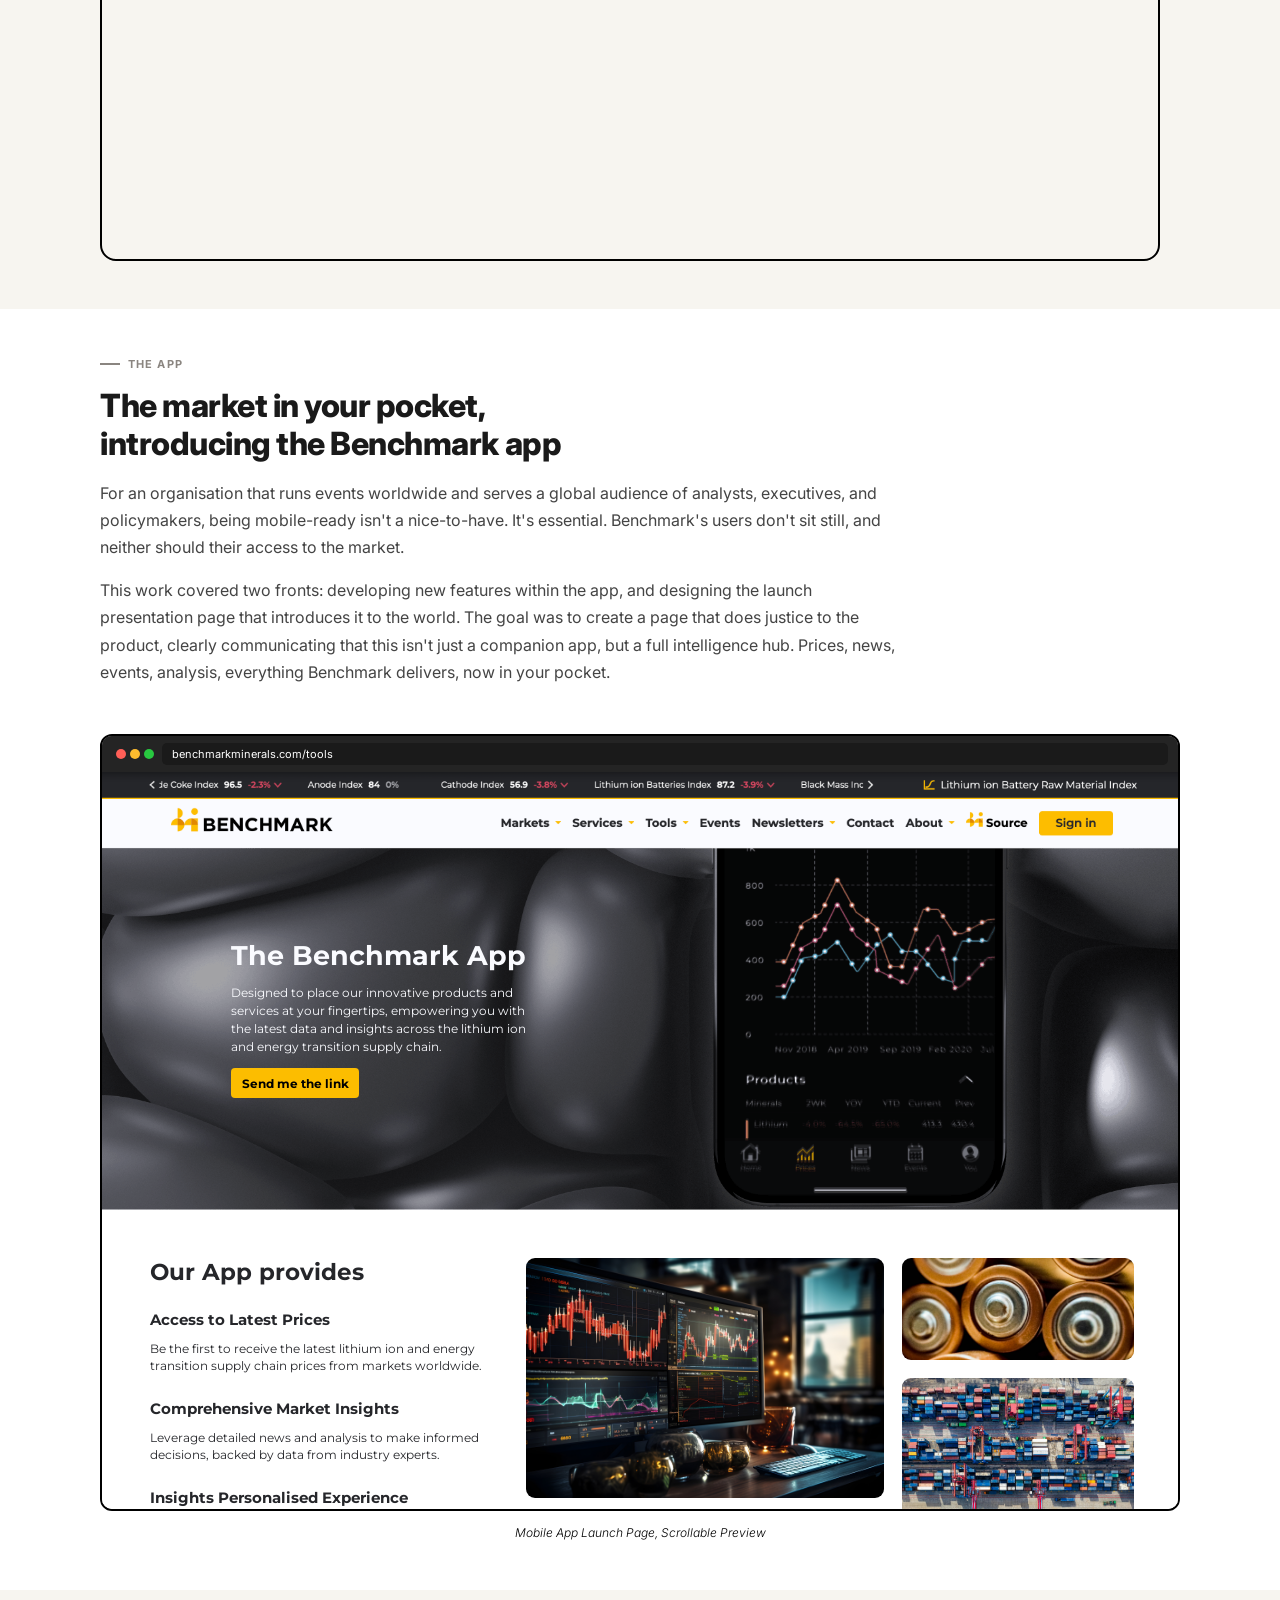
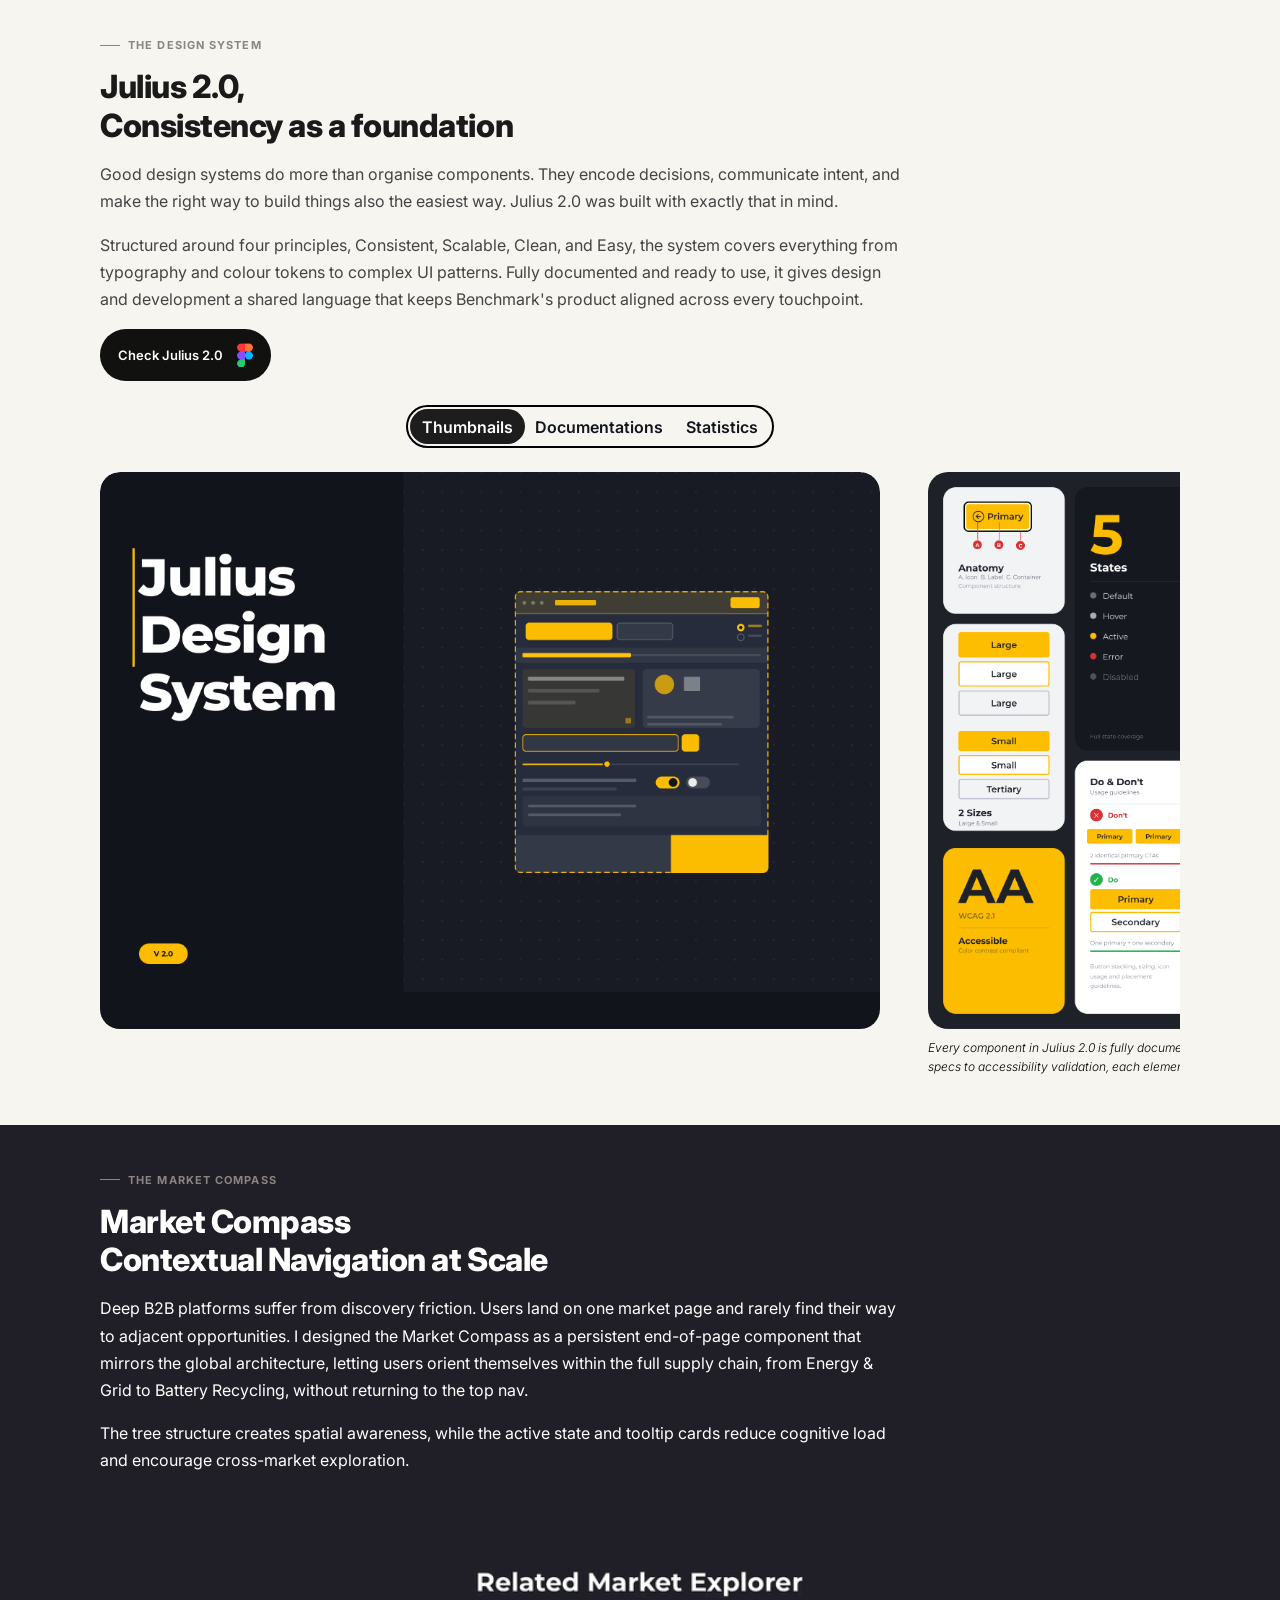
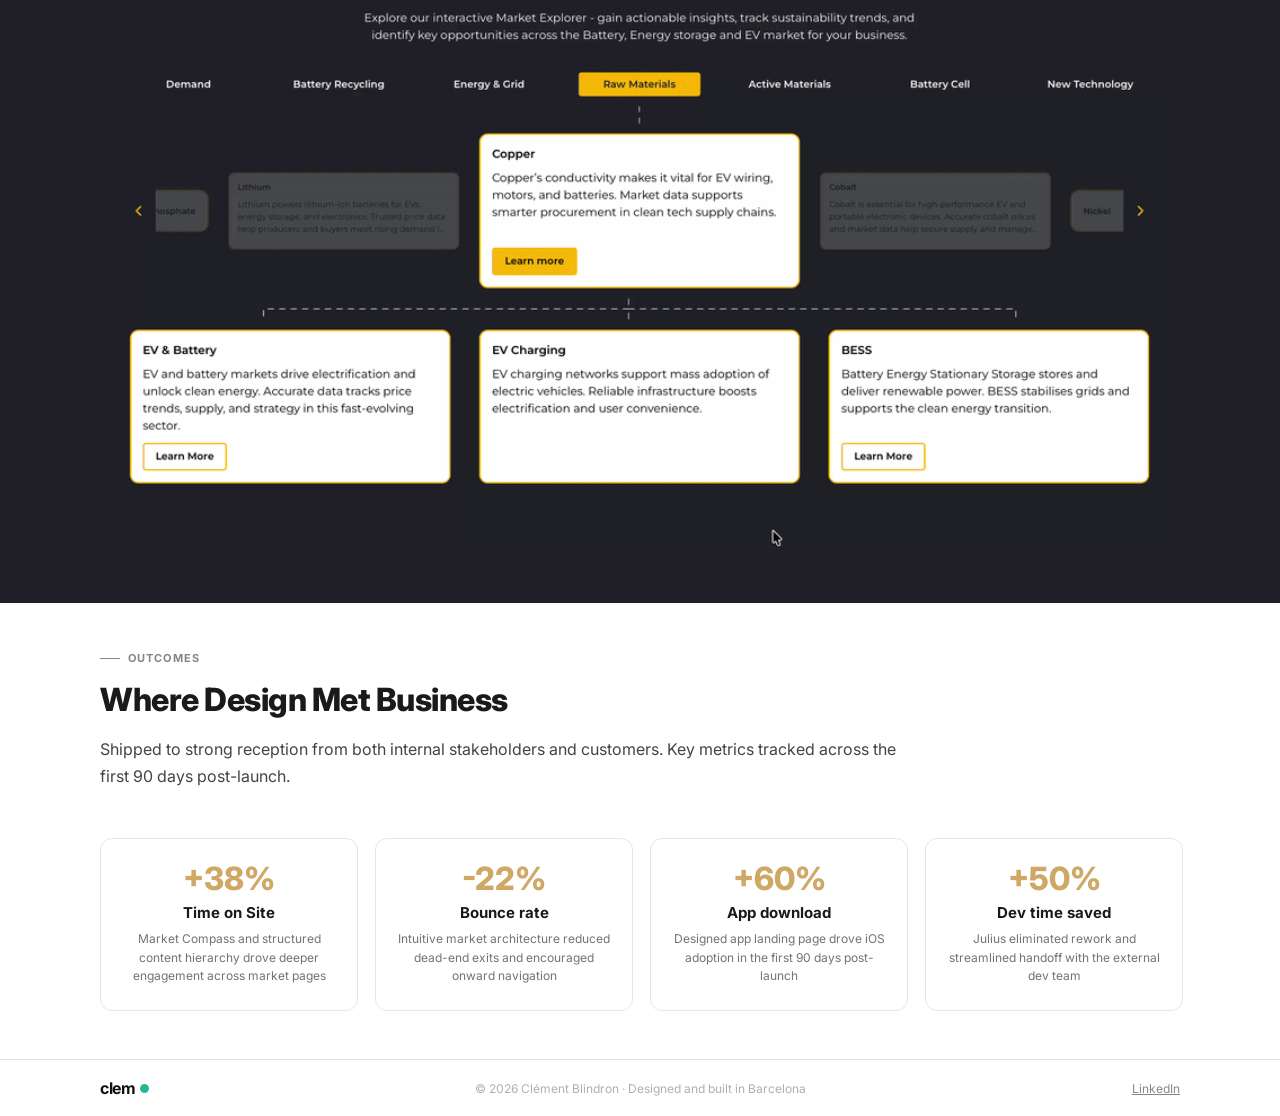
==== commit 0f0274b7: "fix: Hero 3 GIF, card borders, Hero 5 doc image unclipped, Hero 7 inner wrapper" ====
--- a/bmi.html
+++ b/bmi.html
@@ -190,7 +190,9 @@
     }
     .toggle-opt.on { color: #fff; }
     .toggle-opt.off { color: #13151d; }
-    .screens-clip { overflow: visible; width: 100%; }
+    .screens-clip { overflow: hidden; width: 100%; }
+    /* picture elements inside screen-boxes must be layout-transparent */
+    .screen-box picture, .screen-box--gif picture { display: contents; }
     .screens-track {
       display: flex; gap: 24px;
       transition: transform .3s ease;
@@ -392,7 +394,7 @@
     .feat-carousel::-webkit-scrollbar { display: none; }
     .feat-card {
       background: #fff; border-radius: 12px;
-      box-shadow: 0px 0px 4px 0px rgba(0,0,0,0.25), 1px 1px 2px 0px white, 2px 2px 8px 0px rgba(0,0,0,0.25);
+      border: 1px solid #cecece;
       padding: 16px 24px; width: 290px; flex-shrink: 0;
       display: flex; flex-direction: column; gap: 24px;
       scroll-snap-align: start;
@@ -493,7 +495,7 @@
       width: 780px; flex-shrink: 0;
       display: flex; flex-direction: column; gap: 10px;
     }
-    .ds-panel-doc > img { width: 100%; aspect-ratio: 2160/1543; object-fit: cover; display: block; border-radius: 20px; }
+    .ds-panel-doc > img { width: 100%; height: auto; display: block; border-radius: 20px; }
     .ds-panel-doc p {
       font-size: 12px; font-style: italic; font-weight: 300;
       line-height: 1.55; color: #000;
@@ -502,7 +504,7 @@
     .ds-stacked { display: none; flex-direction: column; gap: 36px; }
     .ds-stacked img.full { width: 100%; aspect-ratio: 2160/1542; object-fit: cover; }
     .ds-doc-wrap { display: flex; flex-direction: column; gap: 8px; }
-    .ds-doc-wrap img { width: 100%; aspect-ratio: 2160/1543; object-fit: cover; }
+    .ds-doc-wrap img { width: 100%; height: auto; }
     .ds-doc-wrap p {
       font-size: 12px; font-style: italic; font-weight: 300;
       line-height: 1.55; color: #000;
@@ -532,8 +534,9 @@
     .hero7 {
       background: #fff;
       padding: var(--py) 180px var(--py) var(--pad-l);
-      display: flex; flex-direction: column; gap: 48px;
-    }
+      display: flex; justify-content: center;
+    }
+    .hero7 .inner { display: flex; flex-direction: column; gap: 48px; }
     .h7-cards { display: flex; gap: 17px; }
     .result-card {
       flex: 1 0 0; min-width: 258px; max-width: 360px;
@@ -772,10 +775,16 @@
       <div class="screens-clip" style="margin-top:24px;">
         <div class="screens-track" id="h3-track">
           <div class="screen-box">
-            <img src="./assets/6a2c60da-ba1c-4cf7-9708-02781a0d6a5b.png" alt="Before — old navigation" />
+            <picture>
+              <source media="(max-width: 402px)" srcset="./assets/139b4a94-ad97-4334-b690-ea90025b623e.png" />
+              <img src="./assets/2217dba7-ec0d-4c0a-9ac5-61b60eabea7d.png" alt="Before — old navigation" />
+            </picture>
           </div>
           <div class="screen-box screen-box--gif">
-            <img src="./assets/307f10b0-f35e-4ef5-95bc-2c51159143c3.gif" alt="After — mega menu" />
+            <picture>
+              <source media="(max-width: 402px)" srcset="./assets/3f8dc928-7a5d-4379-8f9e-c5b2dc3601ad.gif" type="image/gif" />
+              <img src="./assets/1ebfb794-8ba9-4e29-bac8-cc1779234e57.gif" alt="After — mega menu" />
+            </picture>
           </div>
         </div>
       </div>
@@ -1098,6 +1107,7 @@
 
 <!-- ========== HERO 7 ========== -->
 <section class="hero7">
+  <div class="inner">
   <div class="stop">
     <div class="slabel"><span>OUTCOMES</span></div>
     <h2 class="sheading">Where Design Met Business</h2>
@@ -1125,6 +1135,7 @@
       <p class="res-desc">Julius eliminated rework and streamlined handoff with the external dev team</p>
     </div>
   </div>
+  </div><!-- /.inner -->
 </section>
 
 <!-- ========== FOOTER ========== -->
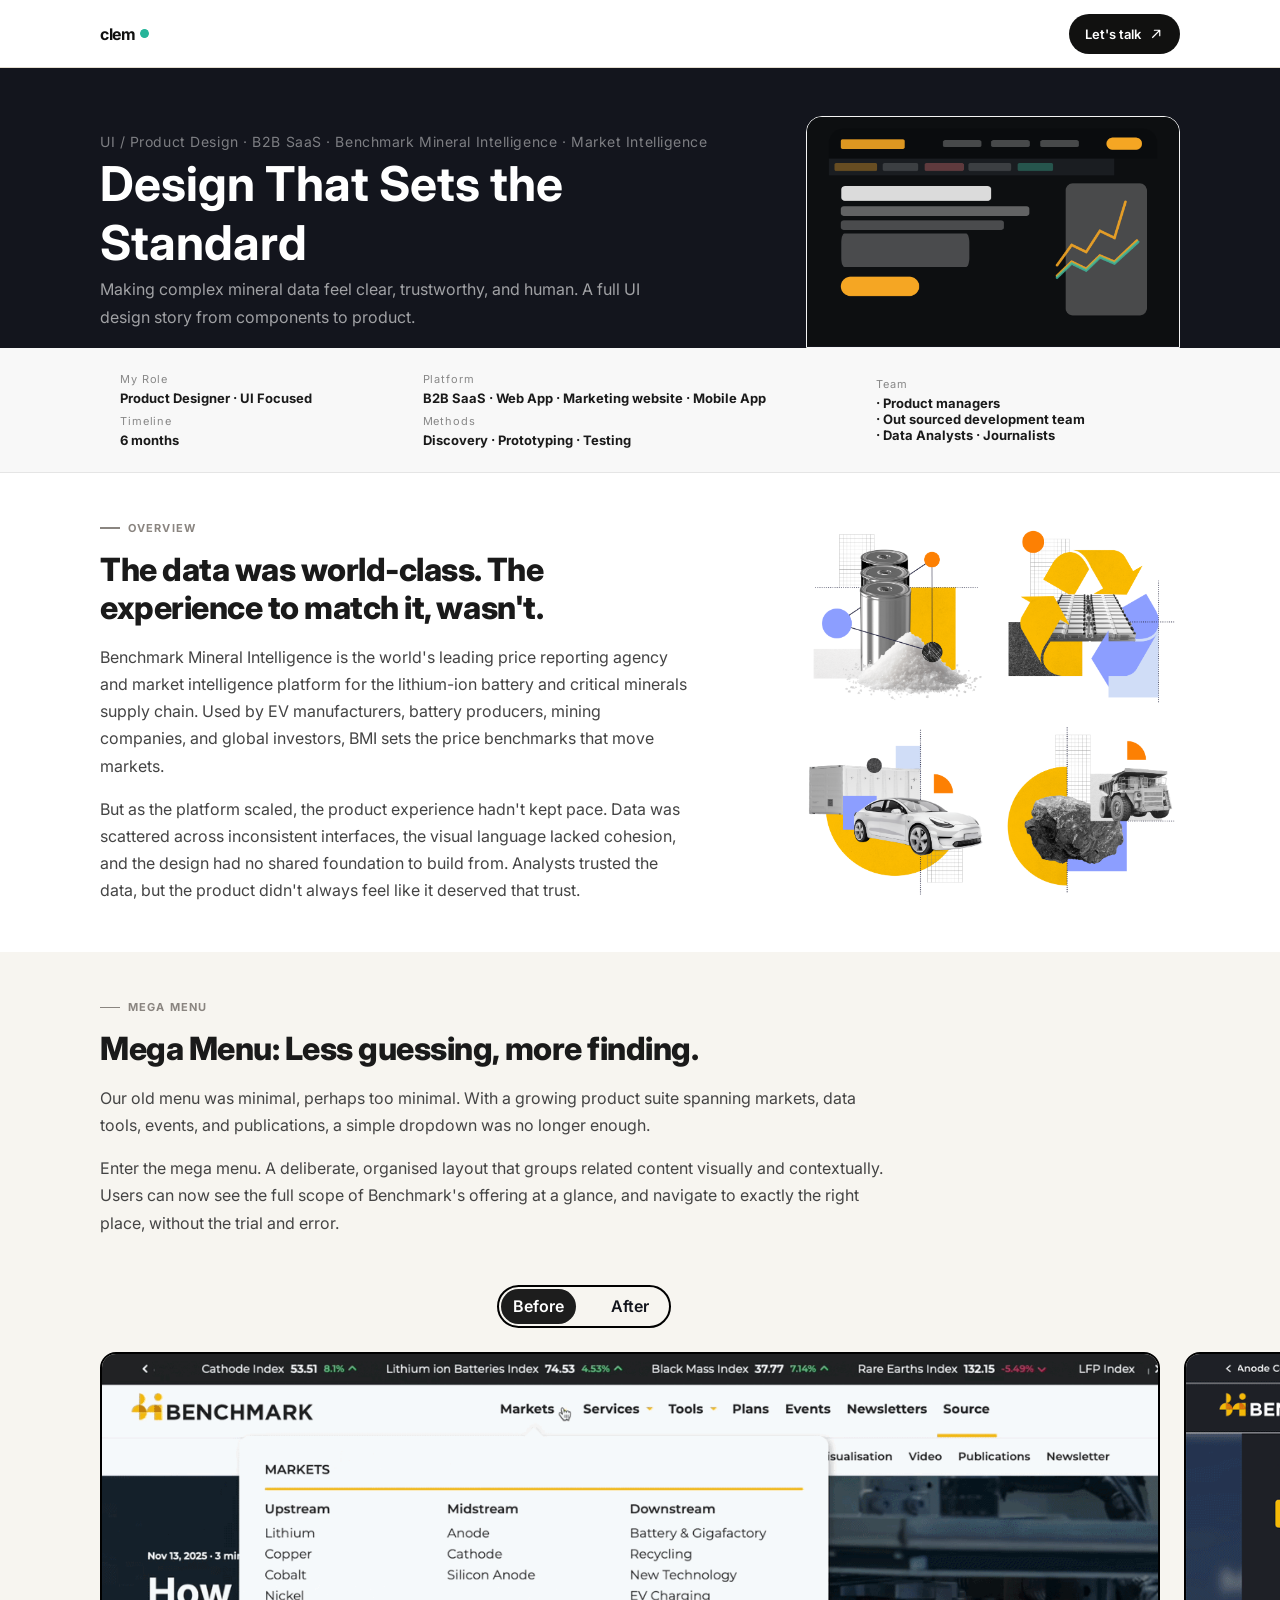
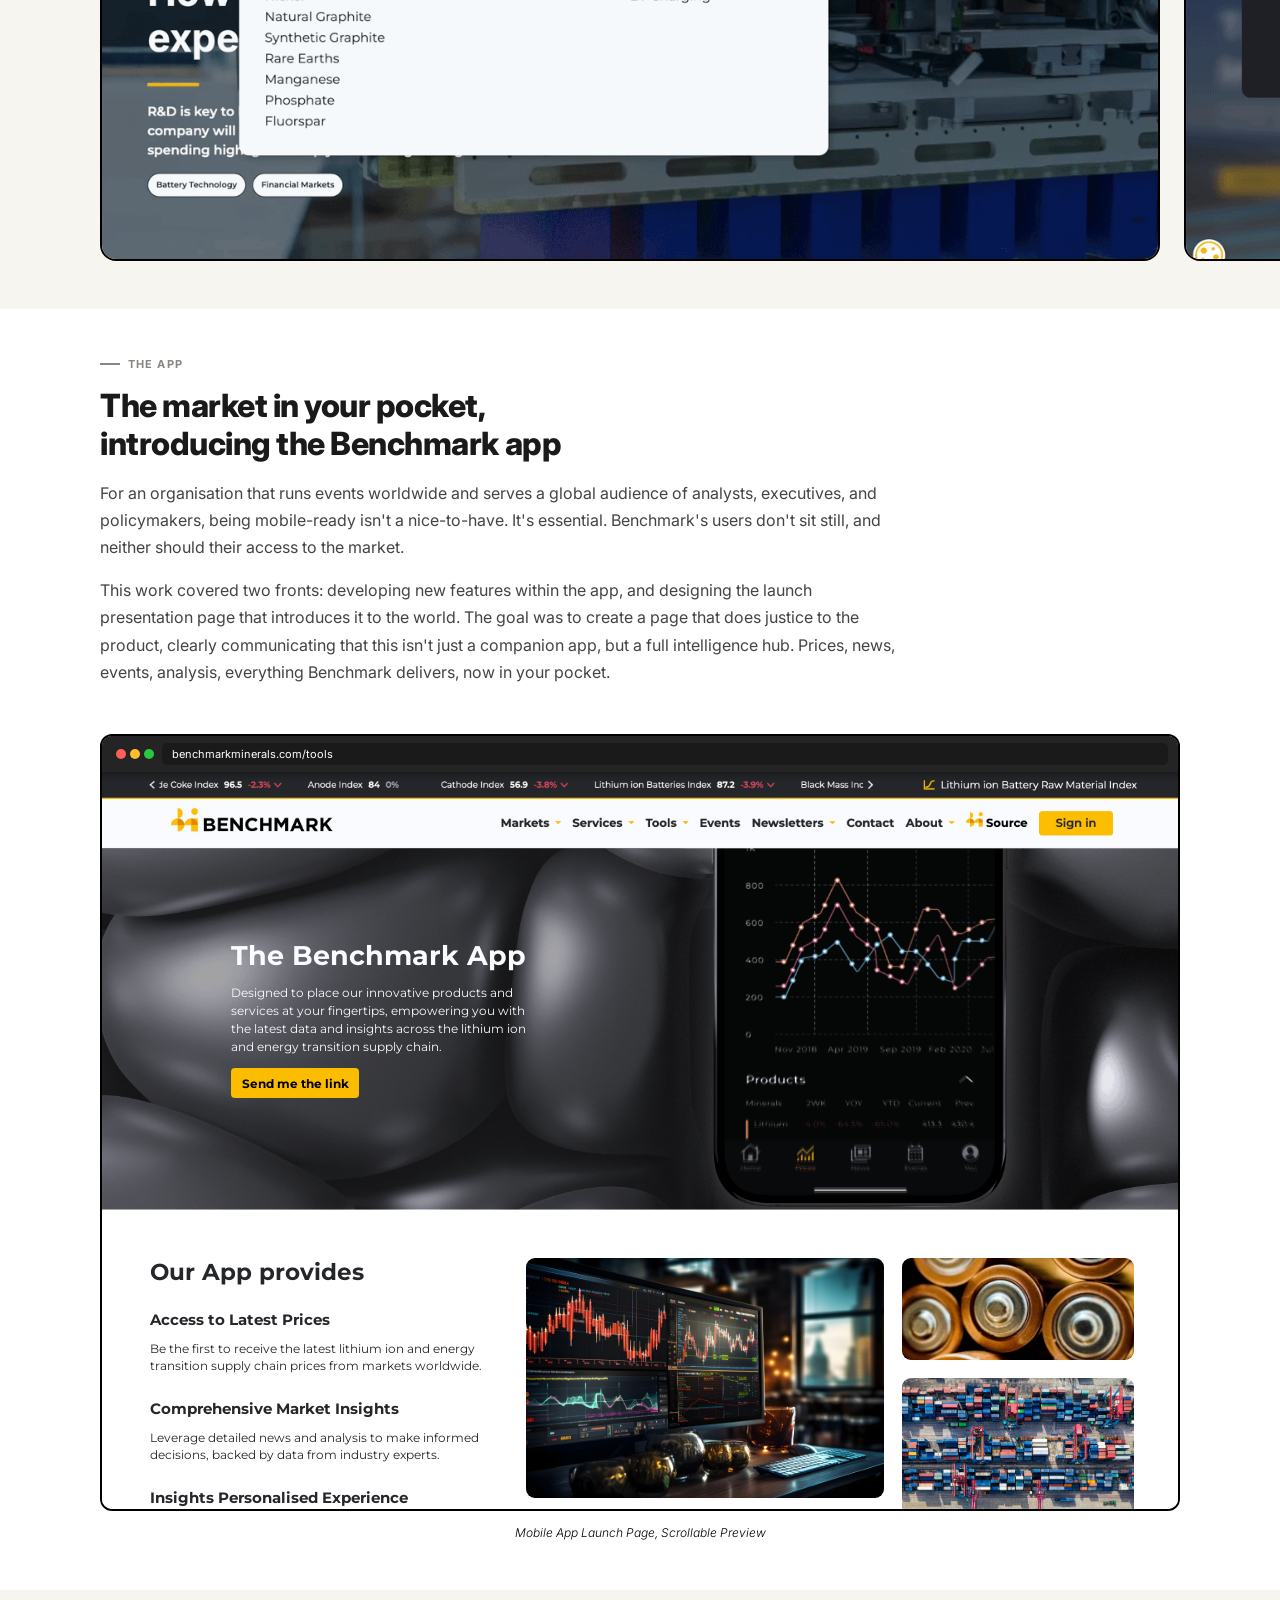
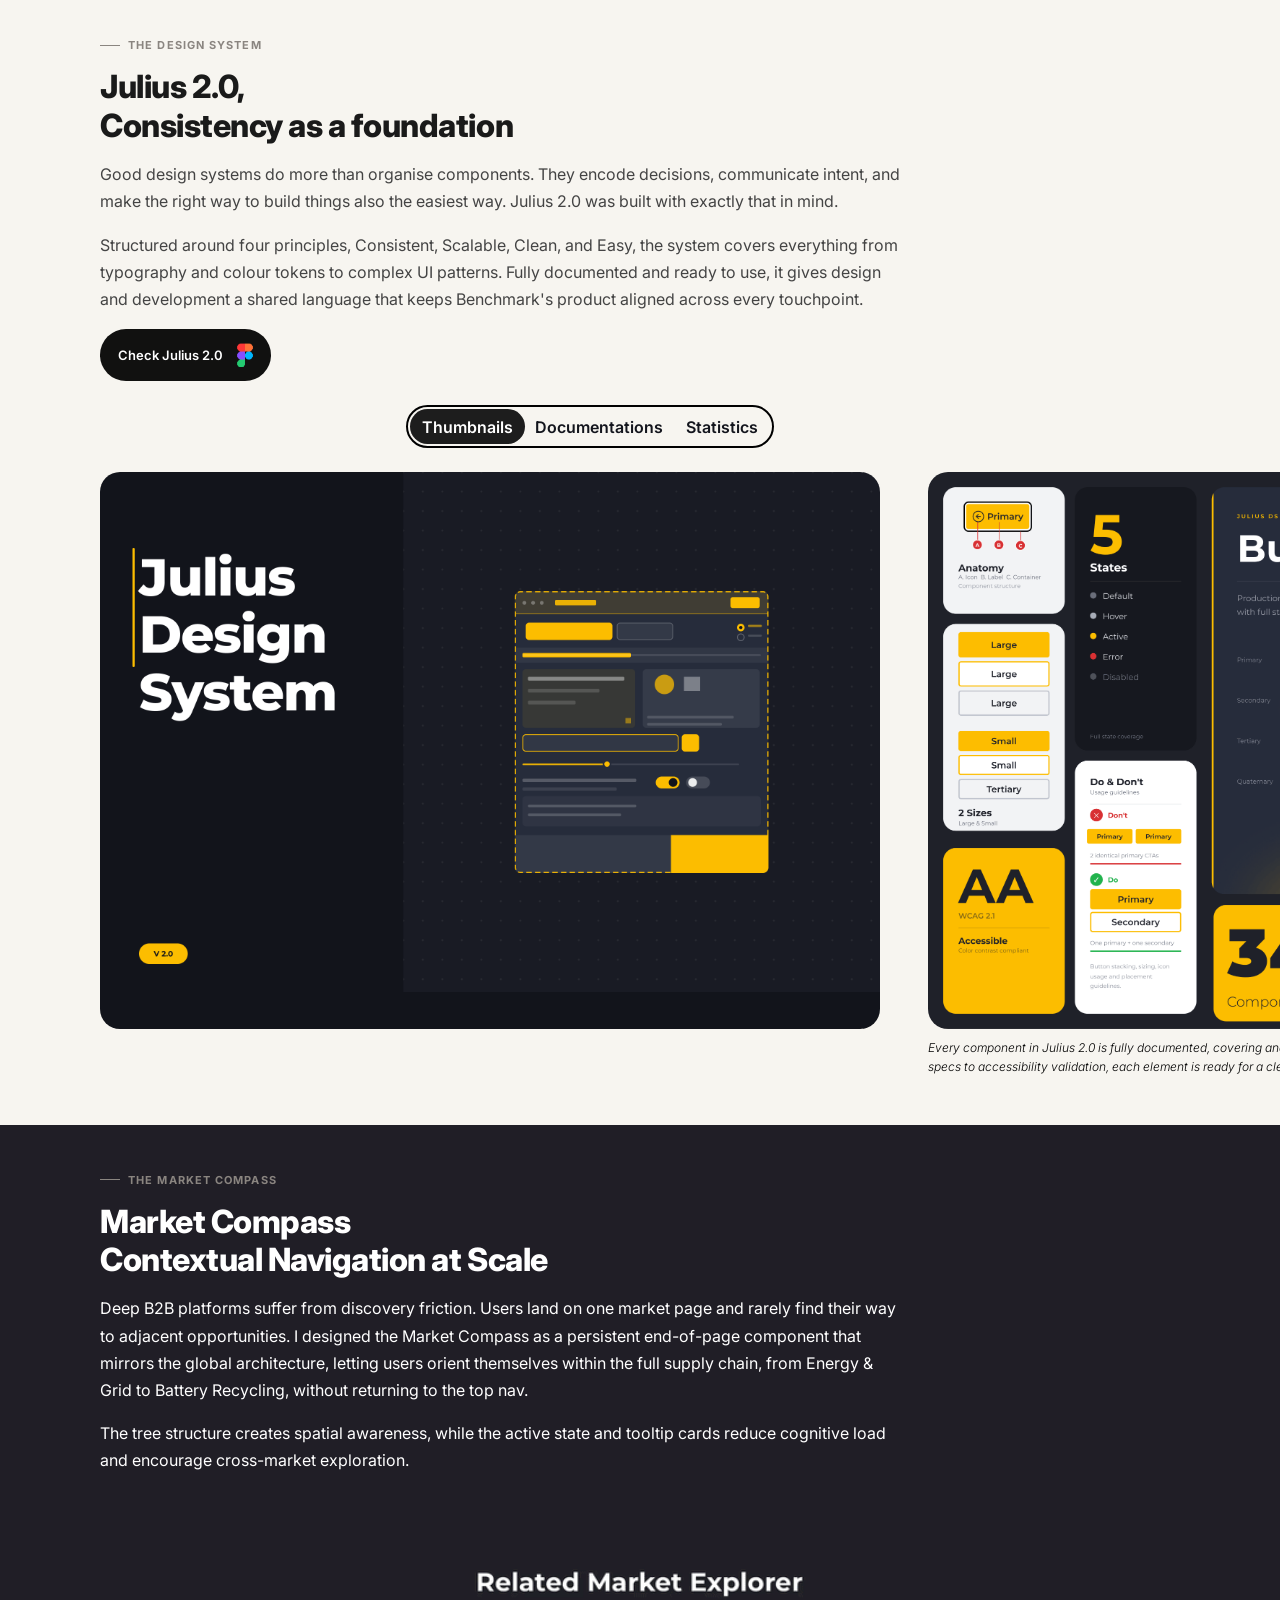
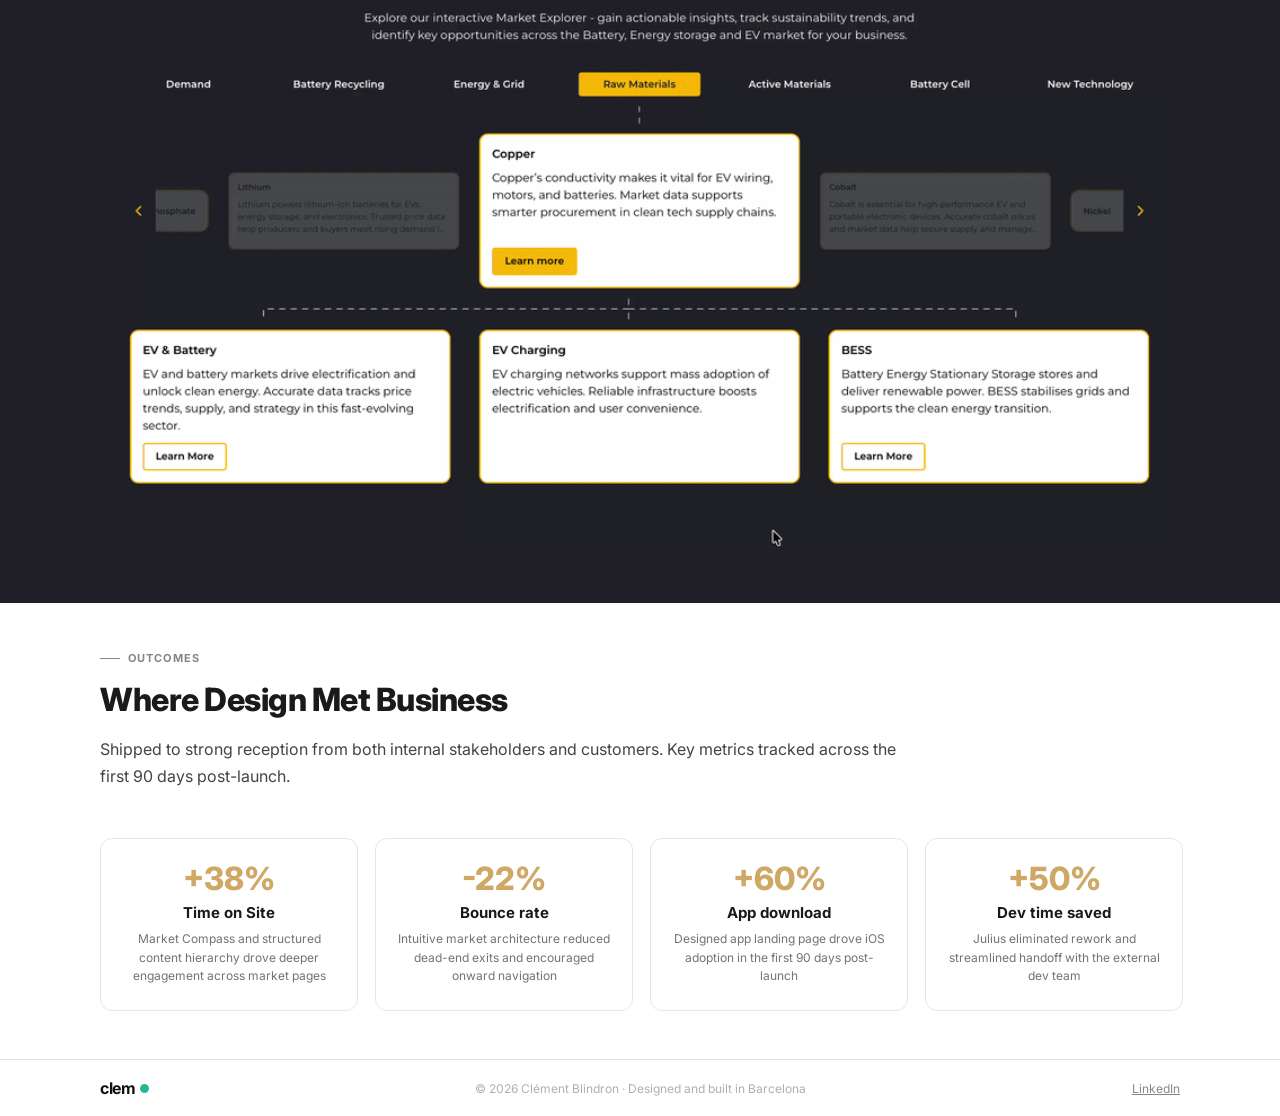
==== commit db61cc9a: "Update bmi.html" ====
--- a/bmi.html
+++ b/bmi.html
@@ -190,7 +190,7 @@
     }
     .toggle-opt.on { color: #fff; }
     .toggle-opt.off { color: #13151d; }
-    .screens-clip { overflow: hidden; width: 100%; }
+    .screens-clip { overflow: visible; width: 100%; }
     /* picture elements inside screen-boxes must be layout-transparent */
     .screen-box picture, .screen-box--gif picture { display: contents; }
     .screens-track {
@@ -483,13 +483,13 @@
     .ds-tab[data-t="statistics"]     { width: 97px; }
     .ds-tab.on  { color: #fff; }
     .ds-tab.off { color: #13151d; }
-    .ds-panels { overflow: hidden; }
+    .ds-panels { overflow: visible; }
     .ds-track {
       display: flex; gap: 48px;
       transition: transform .35s cubic-bezier(.4,0,.2,1);
       will-change: transform;
     }
-    .ds-panel { width: 780px; flex-shrink: 0; border-radius: 20px; overflow: hidden; }
+    .ds-panel { width: 780px; flex-shrink: 0; border-radius: 20px; }
     .ds-panel img { width: 780px; height: 557px; object-fit: cover; display: block; border-radius: 20px; }
     .ds-panel-doc {
       width: 780px; flex-shrink: 0;
@@ -776,8 +776,8 @@
         <div class="screens-track" id="h3-track">
           <div class="screen-box">
             <picture>
-              <source media="(max-width: 402px)" srcset="./assets/139b4a94-ad97-4334-b690-ea90025b623e.png" />
-              <img src="./assets/2217dba7-ec0d-4c0a-9ac5-61b60eabea7d.png" alt="Before — old navigation" />
+              <source media="(max-width: 402px)" srcset="./assets/139b4a94-ad97-4334-b690-ea90025b623e.gif" />
+              <img src="./assets/2217dba7-ec0d-4c0a-9ac5-61b60eabea7d.gif" alt="Before — old navigation" />
             </picture>
           </div>
           <div class="screen-box screen-box--gif">
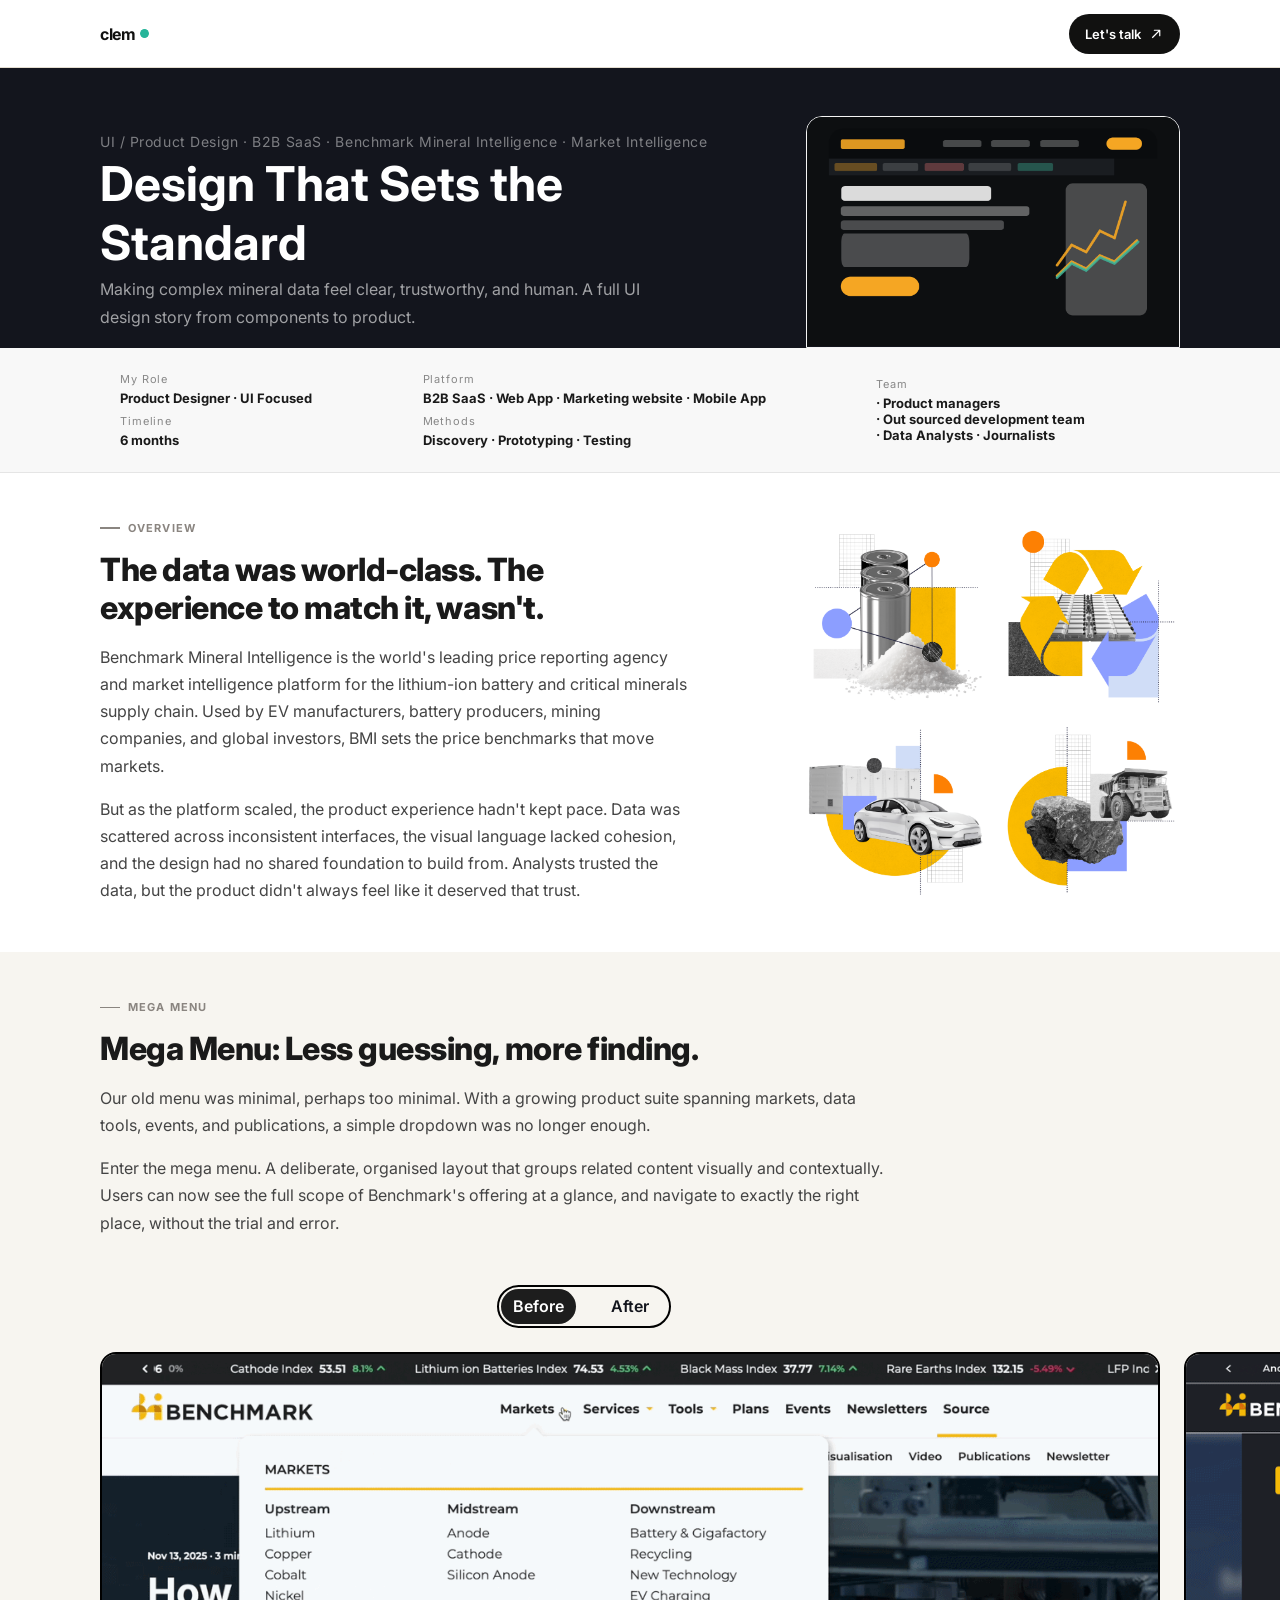
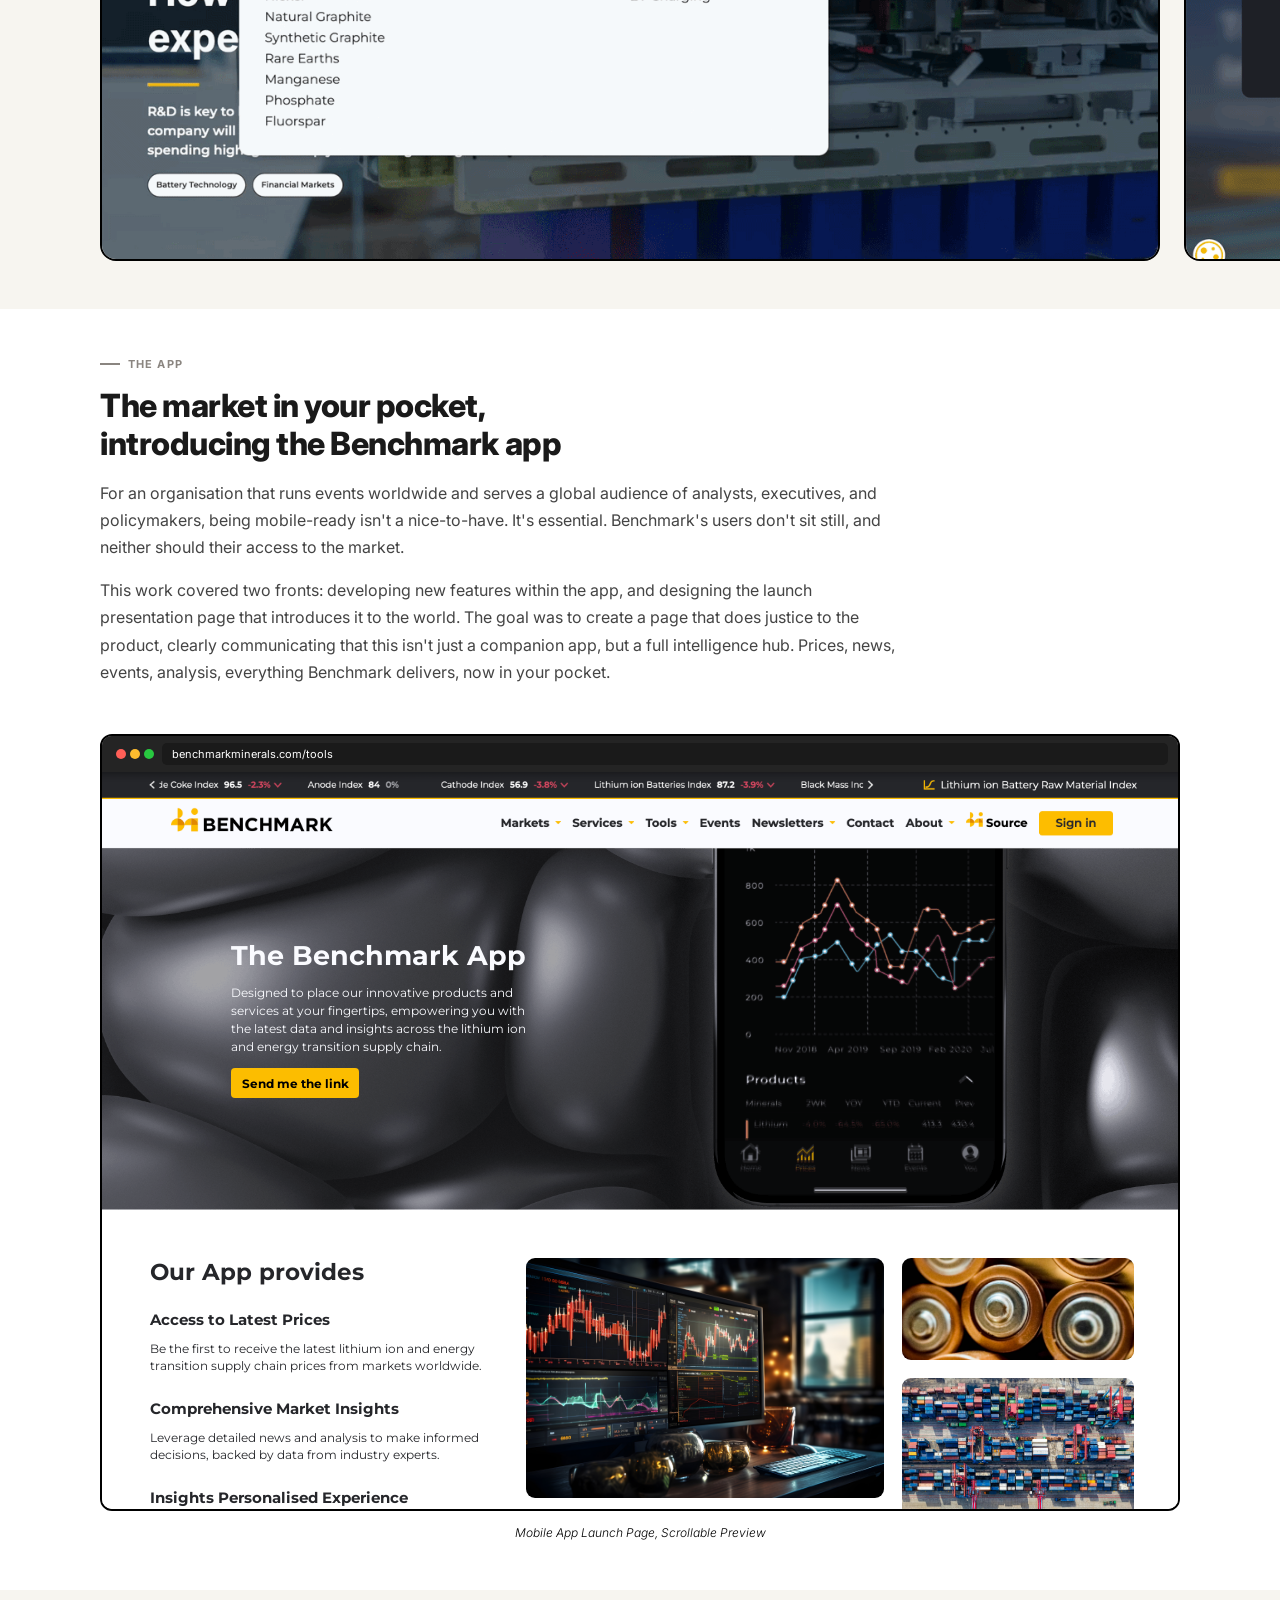
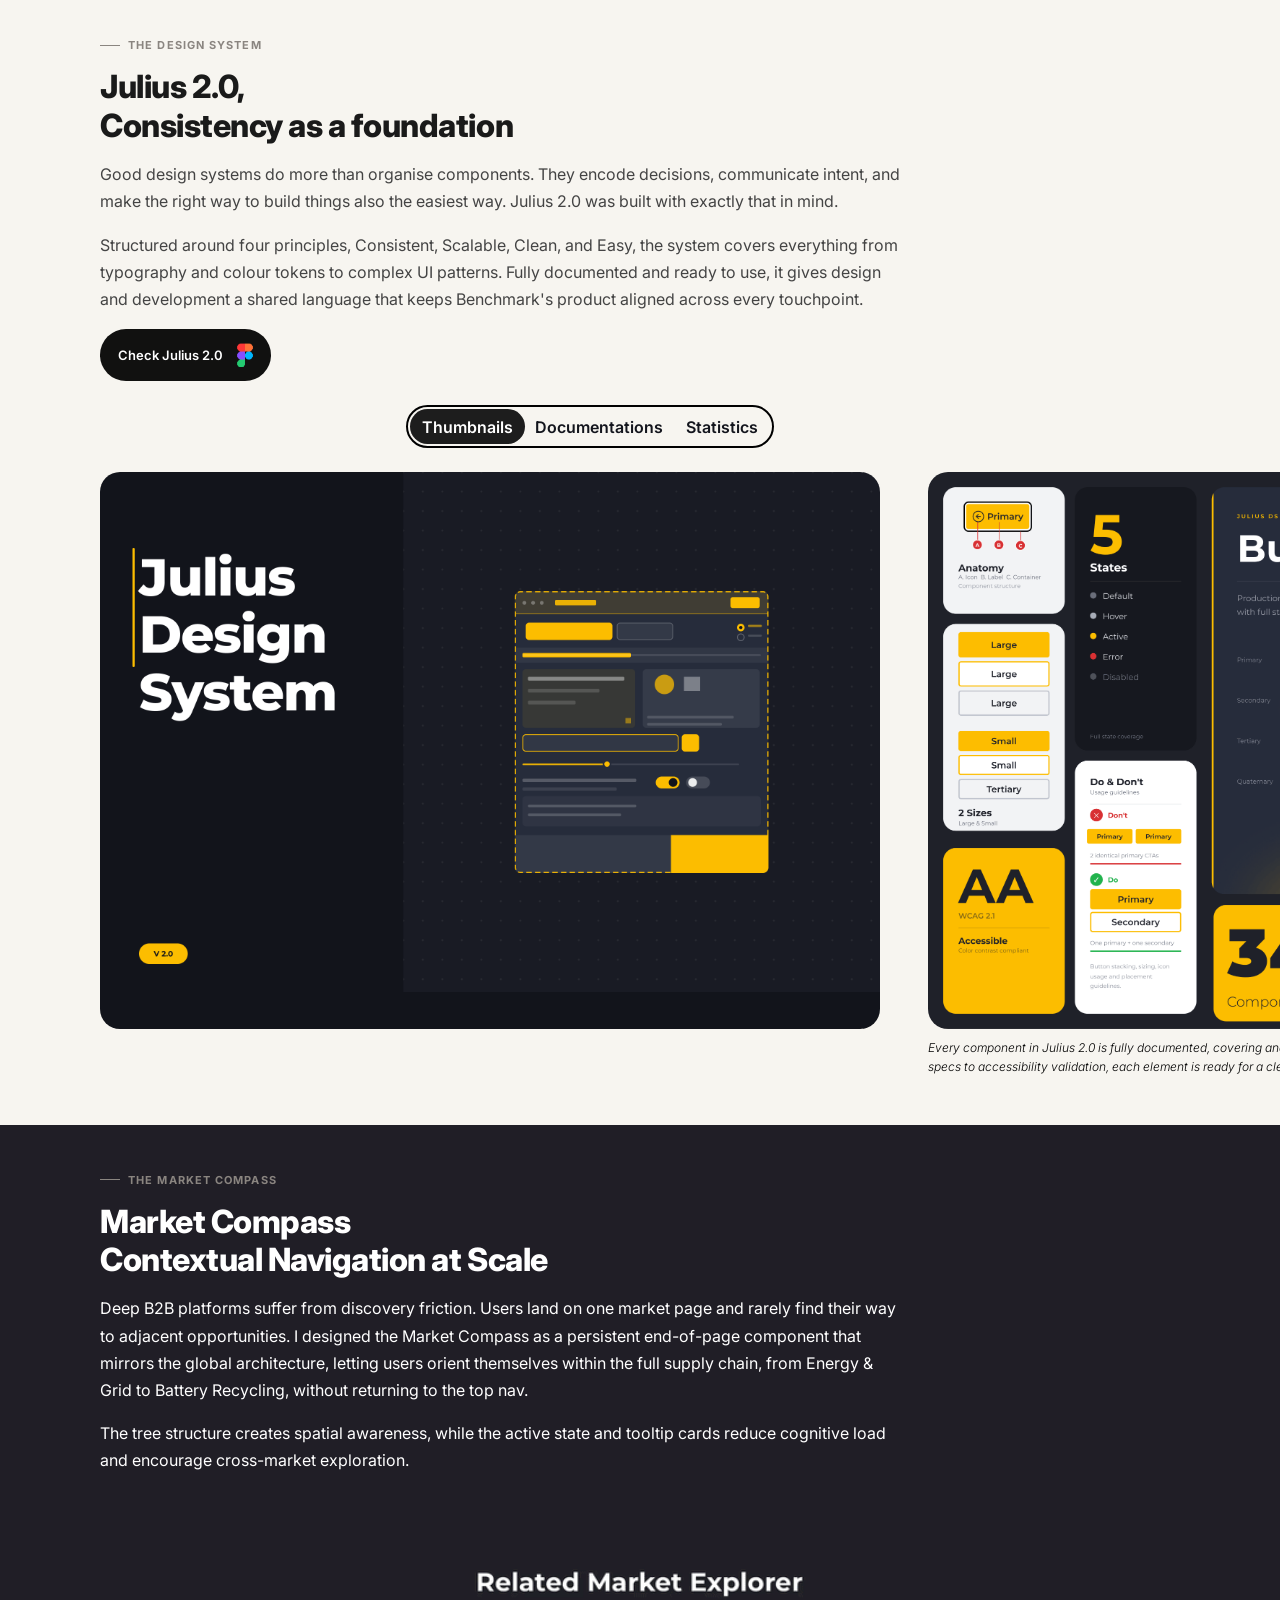
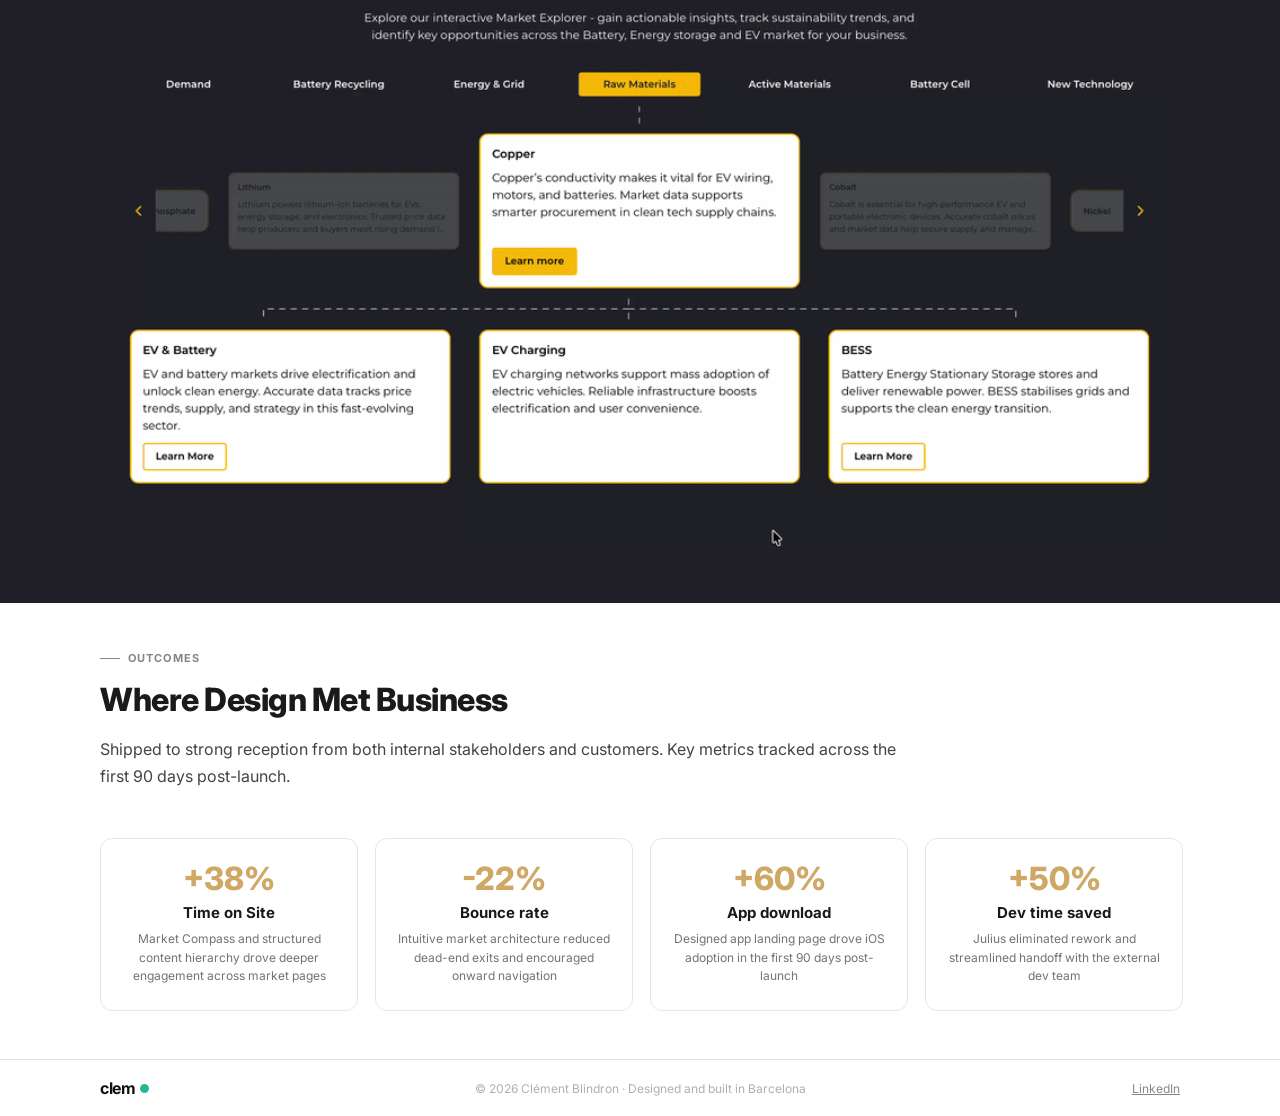
==== commit 5e5080bd: "updates" ====
--- a/bmi.html
+++ b/bmi.html
@@ -502,7 +502,8 @@
     }
     /* Stacked (tablet/mobile) */
     .ds-stacked { display: none; flex-direction: column; gap: 36px; }
-    .ds-stacked img.full { width: 100%; aspect-ratio: 2160/1542; object-fit: cover; }
+    .ds-stacked .full img { width: 100%; aspect-ratio: 2160/1542; object-fit: cover; display: block; }
+    .ds-stacked .full:last-child img { border: 1px solid #dfdfdf; }
     .ds-doc-wrap { display: flex; flex-direction: column; gap: 8px; }
     .ds-doc-wrap img { width: 100%; height: auto; }
     .ds-doc-wrap p {
@@ -597,7 +598,7 @@
       .hero5 { padding: var(--py) var(--pad-t); }
       .ds-tabs { display: none; }
       .ds-stacked { display: flex; }
-      .ds-stacked img.full { border-radius: 20px; }
+      .ds-stacked .full img { border-radius: 20px; }
       .ds-doc-wrap img { border-radius: 20px; }
       /* Hero 6 */
       .hero6 { padding: var(--py) var(--pad-t); }
@@ -641,7 +642,7 @@
       .app-feat-section { padding: 0; }
       /* Hero 5 */
       .hero5 { padding: var(--py) var(--pad-m); }
-      .ds-stacked img.full { border-radius: 12px; }
+      .ds-stacked .full img { border-radius: 12px; }
       .ds-doc-wrap img { border-radius: 12px; }
       /* Hero 6 */
       .hero6 { padding: var(--py) var(--pad-m); }
@@ -945,7 +946,7 @@
           <div class="feat-card-top">
             <div class="feat-num-row">
               <div class="feat-num">
-                <img src="./assets/6bfdaed7-d118-47e5-b7bf-ac5da9ea4c8d.png" alt="" />
+                <img src="./assets/6bfdaed7-d118-47e5-b7bf-ac5da9ea4c8d.svg" alt="" />
                 <span>1</span>
               </div>
               <span class="feat-title">Interactive price graphs</span>
@@ -963,7 +964,7 @@
           <div class="feat-card-top">
             <div class="feat-num-row">
               <div class="feat-num">
-                <img src="./assets/6bfdaed7-d118-47e5-b7bf-ac5da9ea4c8d.png" alt="" />
+                <img src="./assets/6bfdaed7-d118-47e5-b7bf-ac5da9ea4c8d.svg" alt="" />
                 <span>2</span>
               </div>
               <span class="feat-title">Latest News and Analysis</span>
@@ -981,7 +982,7 @@
           <div class="feat-card-top">
             <div class="feat-num-row">
               <div class="feat-num">
-                <img src="./assets/6bfdaed7-d118-47e5-b7bf-ac5da9ea4c8d.png" alt="" />
+                <img src="./assets/6bfdaed7-d118-47e5-b7bf-ac5da9ea4c8d.svg" alt="" />
                 <span>3</span>
               </div>
               <span class="feat-title">Upcoming Events</span>
@@ -999,7 +1000,7 @@
           <div class="feat-card-top">
             <div class="feat-num-row">
               <div class="feat-num">
-                <img src="./assets/6bfdaed7-d118-47e5-b7bf-ac5da9ea4c8d.png" alt="" />
+                <img src="./assets/6bfdaed7-d118-47e5-b7bf-ac5da9ea4c8d.svg" alt="" />
                 <span>4</span>
               </div>
               <span class="feat-title">Stay up to date</span>
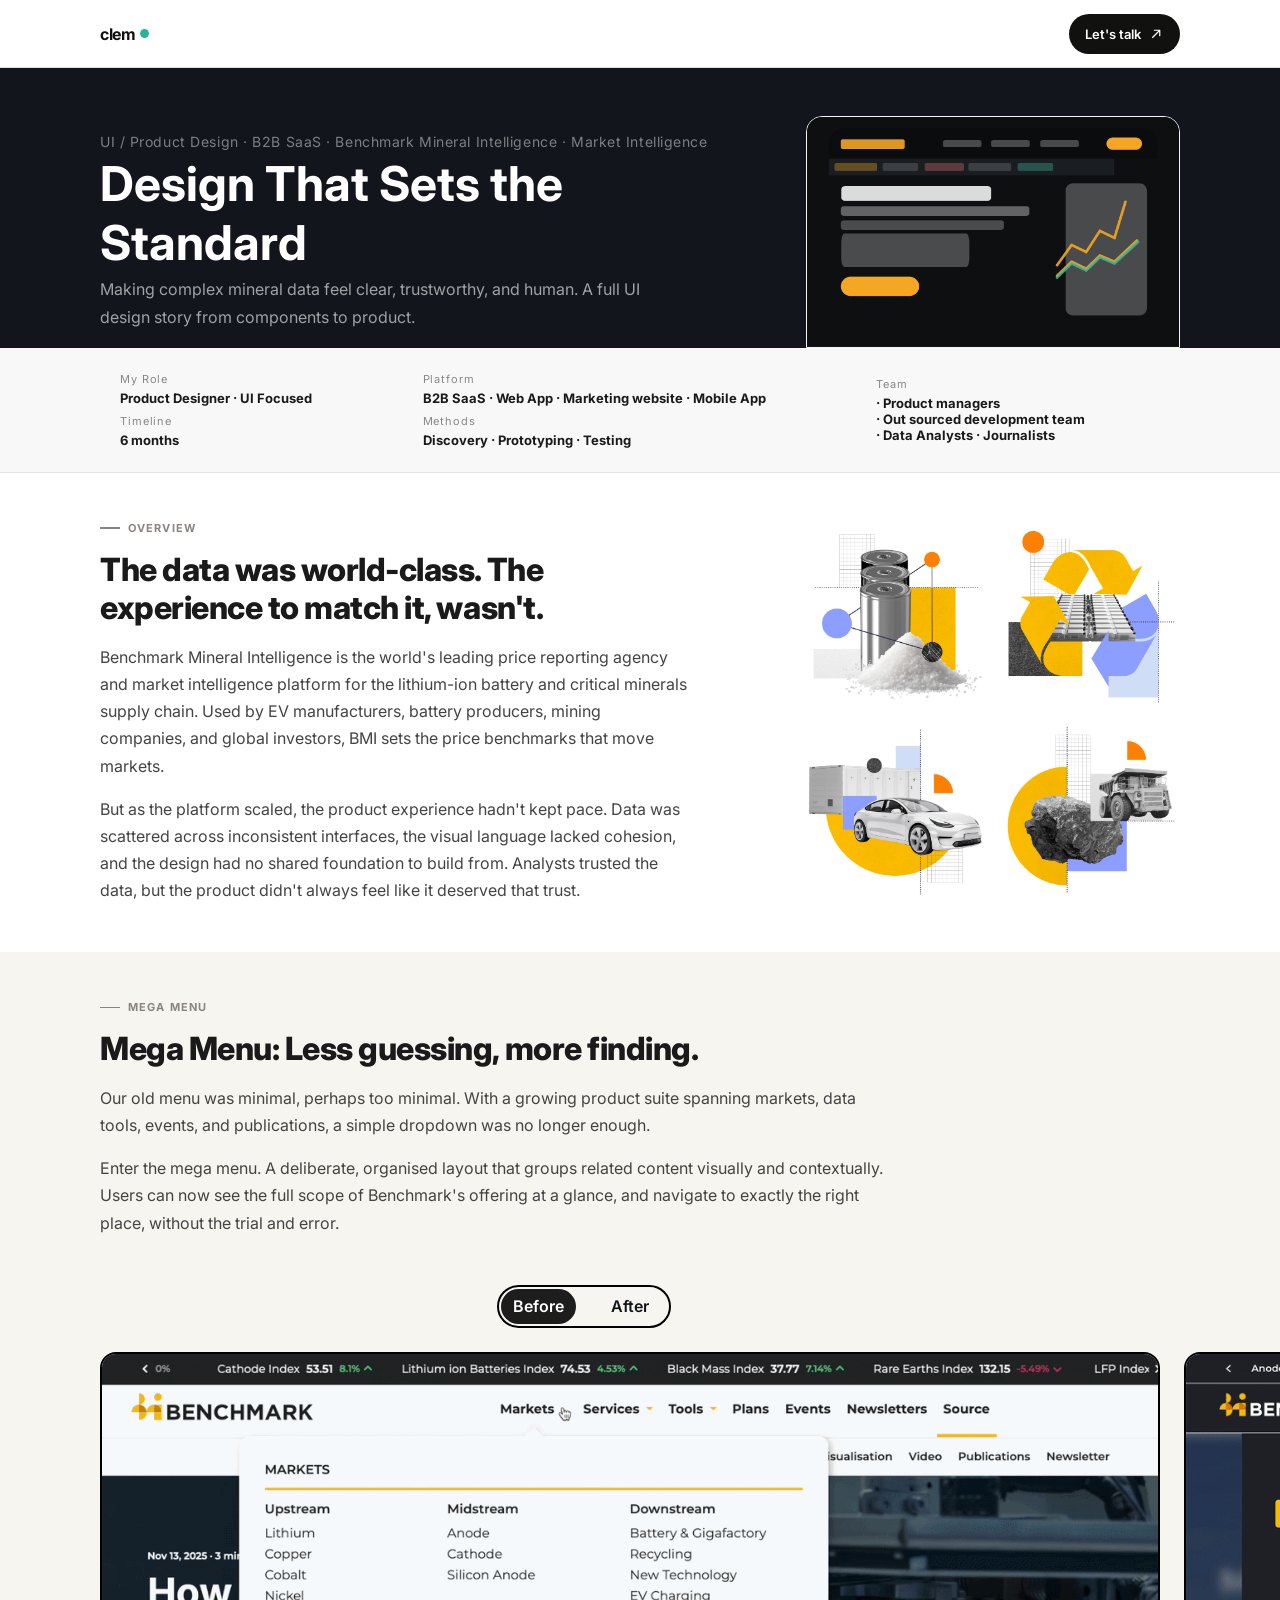
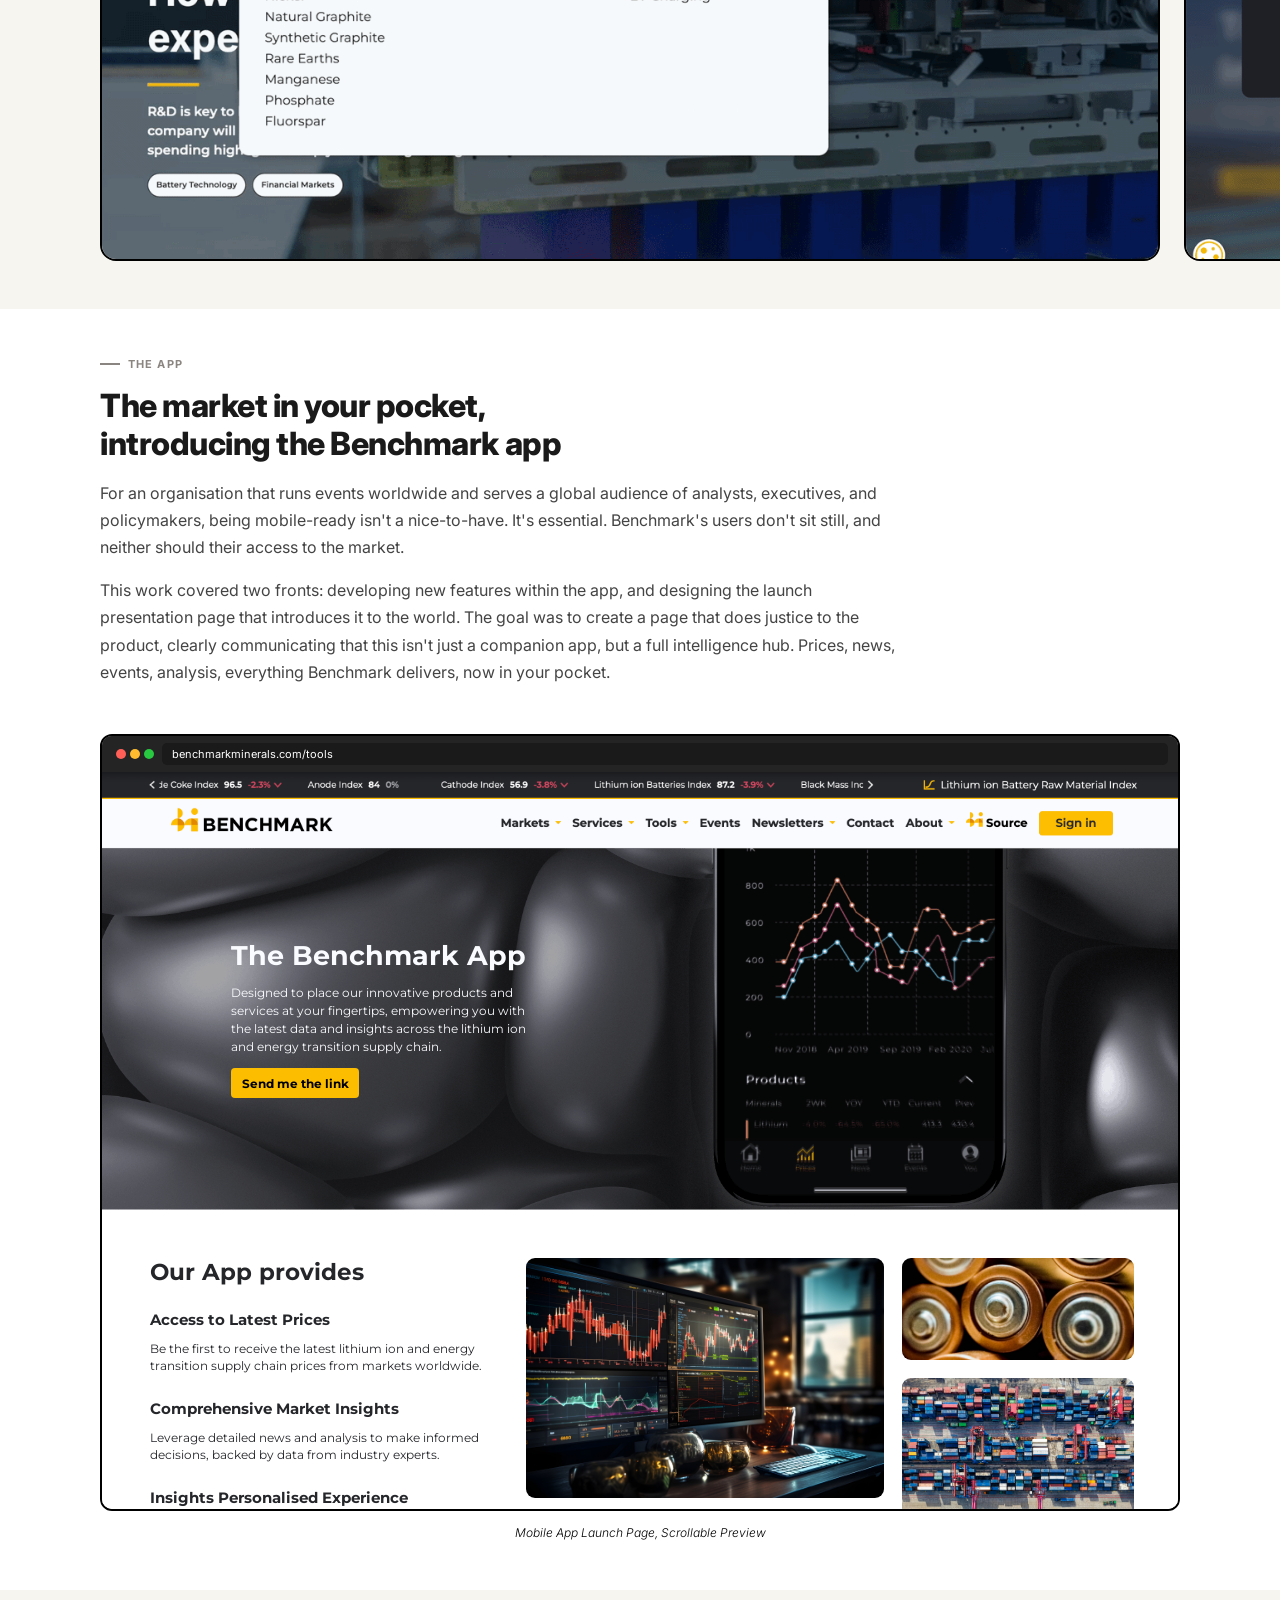
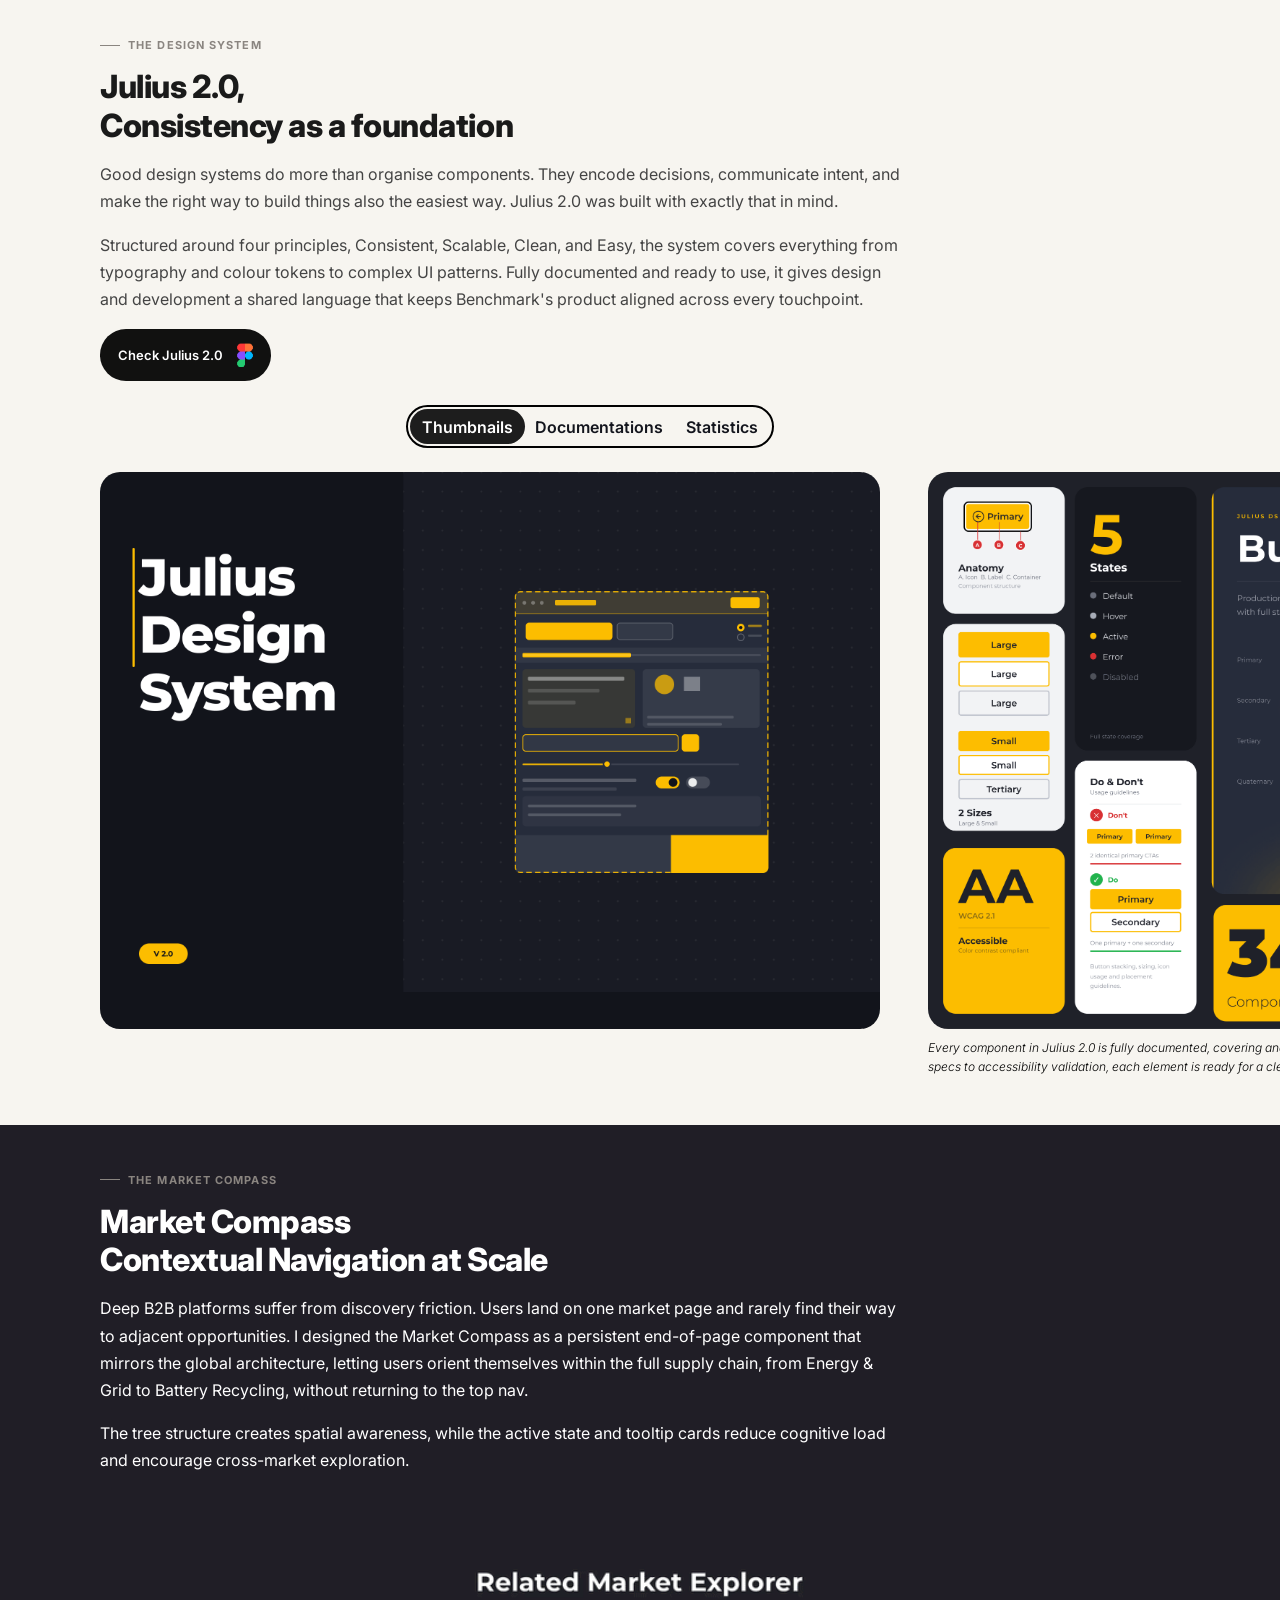
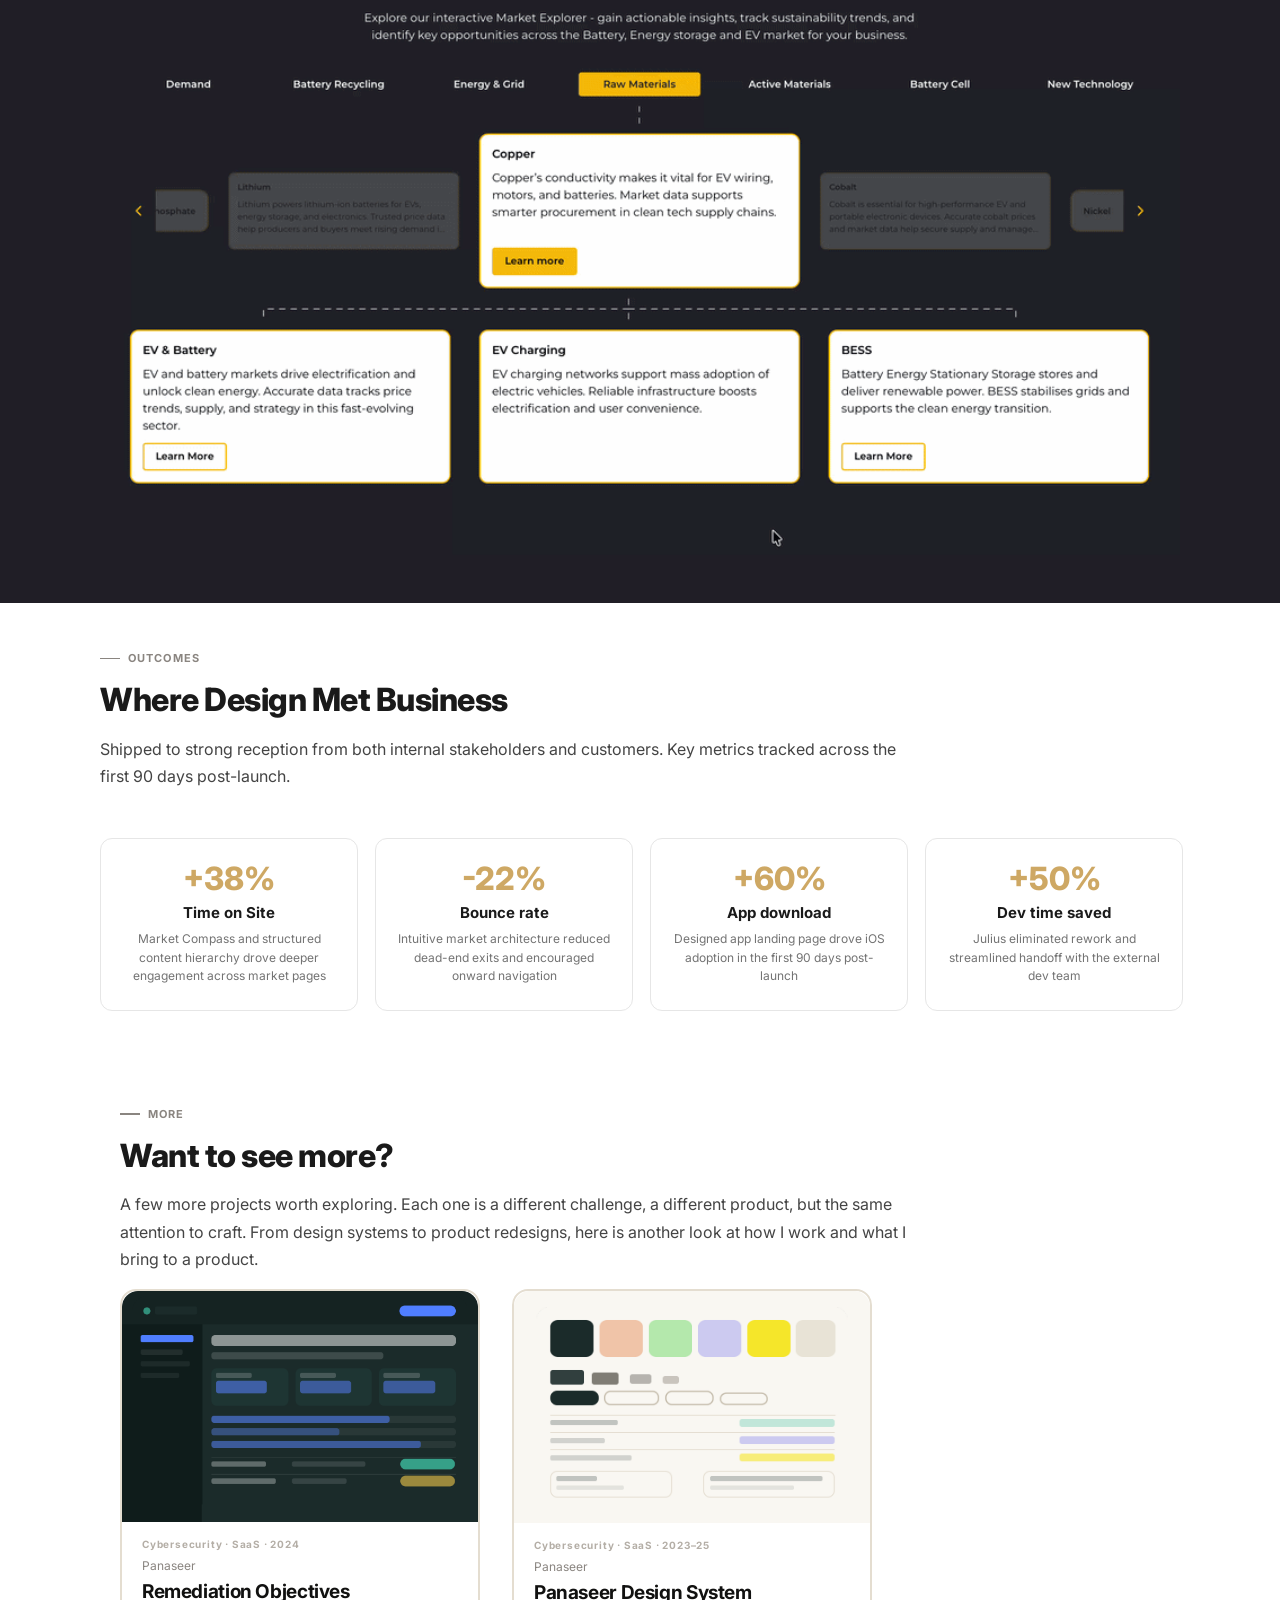
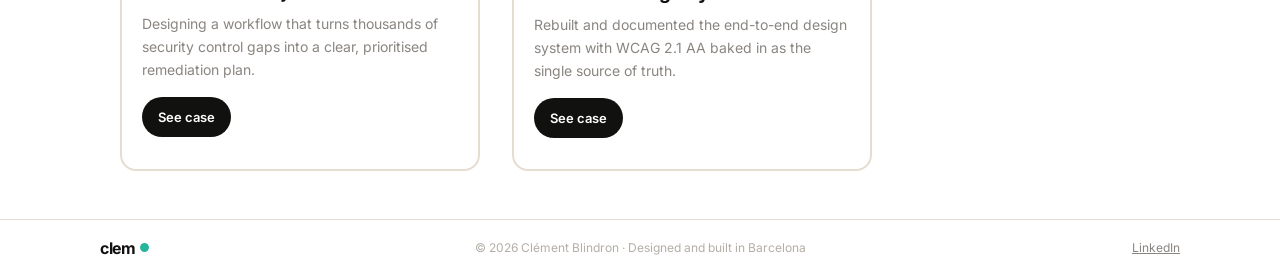
==== commit 1268fc39: "Exact Figma specs for Hero 8 (bmi) & Hero 10 (remediation) cards + header & CTA fixes" ====
--- a/bmi.html
+++ b/bmi.html
@@ -82,7 +82,10 @@
       font-size: 13px; font-weight: 600;
       height: 40px; padding: 8px 16px;
       border-radius: 48px; white-space: nowrap;
-    }
+      text-decoration: none;
+      transition: opacity 0.2s;
+    }
+    .btn-talk:hover { opacity: 0.85; }
     .btn-talk img { width: 16px; height: 16px; }
 
     /* ===== HERO 1 ===== */
@@ -562,6 +565,11 @@
     }
     .footer-copy { font-size: 12px; color: #b4aea6; white-space: nowrap; }
     .footer-li { font-size: 12px; color: #8a8580; text-decoration: underline; white-space: nowrap; }
+
+    /* ===== ≤1024px — header padding narrows ===== */
+    @media (max-width: 1024px) {
+      .site-header { padding: 18px 32px; }
+    }
 
     /* ===== TABLET (≤768px) ===== */
     @media (max-width: 768px) {
@@ -657,6 +665,175 @@
       /* Footer */
       .site-footer { padding: 18px var(--pad-m); }
     }
+
+    /* ── HERO 8 — WANT TO SEE MORE ─────────────────────────── */
+    .hero8 {
+      background: #ffffff;
+      padding: 48px 130px 48px 120px;
+      display: flex;
+      flex-direction: column;
+      align-items: center;
+    }
+    .hero8__content {
+      display: flex;
+      flex-direction: column;
+      gap: 16px;
+      width: 100%;
+      max-width: 1080px;
+      min-width: 1000px;
+    }
+    .hero8__heading {
+      font-size: 32px;
+      font-weight: 800;
+      line-height: 1.2;
+      letter-spacing: -0.48px;
+      color: #1a1a1a;
+      margin: 0;
+    }
+    .hero8__body {
+      font-size: 16px;
+      font-weight: 400;
+      line-height: 1.7;
+      color: #444444;
+      width: 800px;
+      margin: 0;
+    }
+    .hero8__cards {
+      display: flex;
+      flex-wrap: wrap;
+      gap: 48px 32px;
+      width: 1176px;
+      align-content: center;
+      align-items: center;
+    }
+    /* Cards — fully scoped to override style.css responsive rules */
+    .hero8 .project-card {
+      display: flex;
+      flex-direction: column;
+      width: 360px;
+      min-width: 360px;
+      max-width: 360px;
+      min-height: 482px;
+      max-height: 482px;
+      border: 2px solid #e4ddd0;
+      border-radius: 16px;
+      background: #ffffff;
+      overflow: hidden;
+      text-decoration: none;
+      flex-shrink: 0;
+      transition: transform 0.25s, box-shadow 0.25s;
+    }
+    .hero8 .project-card:hover {
+      transform: translateY(-4px);
+      box-shadow: 0 12px 32px rgba(17, 17, 16, 0.08);
+    }
+    .hero8 .project-card__thumb {
+      width: 100%;
+      height: 231px;
+      position: relative;
+      overflow: hidden;
+      flex-shrink: 0;
+      border-radius: 16px 16px 0 0;
+    }
+    .hero8 .project-card:last-child .project-card__thumb {
+      height: 232px;
+    }
+    .hero8 .project-card__thumb img {
+      width: 100%;
+      height: 100%;
+      object-fit: cover;
+      display: block;
+    }
+    .hero8 .project-card__thumb--zoom-rem img {
+      position: absolute;
+      width: 109.51%;
+      height: 133.43%;
+      max-width: none;
+      left: -4.76%;
+      top: -22.51%;
+    }
+    .hero8 .project-card__body {
+      display: flex;
+      flex-direction: column;
+      gap: 8px;
+      padding: 0 20px 20px;
+    }
+    .hero8 .project-card__tag {
+      font-size: 10px;
+      font-weight: 700;
+      letter-spacing: 0.8px;
+      color: #b4aea6;
+      margin-top: 16px;
+    }
+    .hero8 .project-card__company {
+      font-size: 12px;
+      font-weight: 400;
+      color: #8a8580;
+    }
+    .hero8 .project-card__title {
+      font-size: 19px;
+      font-weight: 700;
+      letter-spacing: -0.38px;
+      line-height: 1.2;
+      color: #111110;
+    }
+    .hero8 .project-card__desc {
+      font-size: 14px;
+      font-weight: 400;
+      line-height: 1.65;
+      color: #8a8580;
+    }
+    .hero8 .project-card__cta {
+      padding-top: 8px;
+    }
+    .hero8 .btn-see-case {
+      display: inline-flex;
+      align-items: center;
+      height: 40px;
+      padding: 8px 16px;
+      background: #111110;
+      color: #ffffff;
+      font-size: 13px;
+      font-weight: 600;
+      border-radius: 48px;
+      transition: opacity 0.2s;
+    }
+    .hero8 .btn-see-case:hover { opacity: 0.85; }
+
+    /* Hero 8 — tablet ≤768px */
+    @media (max-width: 768px) {
+      .hero8 { padding: 48px 32px; overflow-x: hidden; }
+      .hero8__content { min-width: unset; }
+      .hero8__body { width: 100%; }
+      .hero8__cards {
+        flex-wrap: nowrap;
+        overflow-x: auto;
+        -webkit-overflow-scrolling: touch;
+        scrollbar-width: none;
+        gap: 32px;
+        width: auto;
+        margin-left: -32px;
+        margin-right: -32px;
+        padding: 0 32px 8px;
+      }
+      .hero8__cards::-webkit-scrollbar { display: none; }
+    }
+
+    /* Hero 8 — mobile ≤402px */
+    @media (max-width: 402px) {
+      .hero8 { padding: 48px 24px; overflow-x: visible; }
+      .hero8__body { width: 100%; }
+      .hero8__cards {
+        flex-direction: column;
+        flex-wrap: nowrap;
+        overflow-x: visible;
+        gap: 48px;
+        margin-left: 0;
+        margin-right: 0;
+        padding: 0;
+      }
+      .hero8 .project-card { width: 100%; min-width: 0; max-width: 360px; }
+    }
   </style>
 </head>
 <body>
@@ -670,7 +847,7 @@
     </a>
     <a href="mailto:clement.blindron@gmail.com" class="btn-talk">
       Let's talk&nbsp;
-      <img src="./assets/f40cbb9e-c90f-4116-bdfe-f19a5cd727bd.svg" alt="" />
+      <img src="./assets/349dc878-f32c-4fcf-86f8-975a71416065.svg" alt="" aria-hidden="true" />
     </a>
   </div>
 </header>
@@ -1139,6 +1316,52 @@
   </div><!-- /.inner -->
 </section>
 
+<!-- ========== HERO 8 — WANT TO SEE MORE ========== -->
+<section class="hero8" aria-labelledby="more-heading-bmi">
+  <div class="hero8__content">
+    <div class="slabel"><span>More</span></div>
+    <h2 id="more-heading-bmi" class="hero8__heading">Want to see more?</h2>
+    <p class="hero8__body">A few more projects worth exploring. Each one is a different challenge, a different product, but the same attention to craft. From design systems to product redesigns, here is another look at how I work and what I bring to a product.</p>
+    <div class="hero8__cards">
+
+      <!-- Card 1: Remediation Objectives -->
+      <a href="remediation.html" class="project-card" aria-label="View Remediation Objectives case study">
+        <div class="project-card__thumb project-card__thumb--zoom-rem">
+          <img src="./assets/ecb0f354-bf47-48ac-97ae-45356b72cb75.png"
+               alt="Panaseer — Remediation Objectives" loading="lazy" />
+        </div>
+        <div class="project-card__body">
+          <p class="project-card__tag">Cybersecurity · SaaS · 2024</p>
+          <p class="project-card__company">Panaseer</p>
+          <h3 class="project-card__title">Remediation Objectives</h3>
+          <p class="project-card__desc">Designing a workflow that turns thousands of security control gaps into a clear, prioritised remediation plan.</p>
+          <div class="project-card__cta">
+            <span class="btn-see-case">See case</span>
+          </div>
+        </div>
+      </a>
+
+      <!-- Card 2: Panaseer Design System -->
+      <a href="#" class="project-card" aria-label="Panaseer Design System — coming soon">
+        <div class="project-card__thumb">
+          <img src="./assets/e00bfd32-7eeb-4ce4-8d43-77586cd1f1fb.png"
+               alt="Panaseer Design System" loading="lazy" />
+        </div>
+        <div class="project-card__body">
+          <p class="project-card__tag">Cybersecurity · SaaS · 2023–25</p>
+          <p class="project-card__company">Panaseer</p>
+          <h3 class="project-card__title">Panaseer Design System</h3>
+          <p class="project-card__desc">Rebuilt and documented the end-to-end design system with WCAG 2.1 AA baked in as the single source of truth.</p>
+          <div class="project-card__cta">
+            <span class="btn-see-case">See case</span>
+          </div>
+        </div>
+      </a>
+
+    </div>
+  </div>
+</section>
+
 <!-- ========== FOOTER ========== -->
 <footer class="site-footer">
   <div class="inner">
